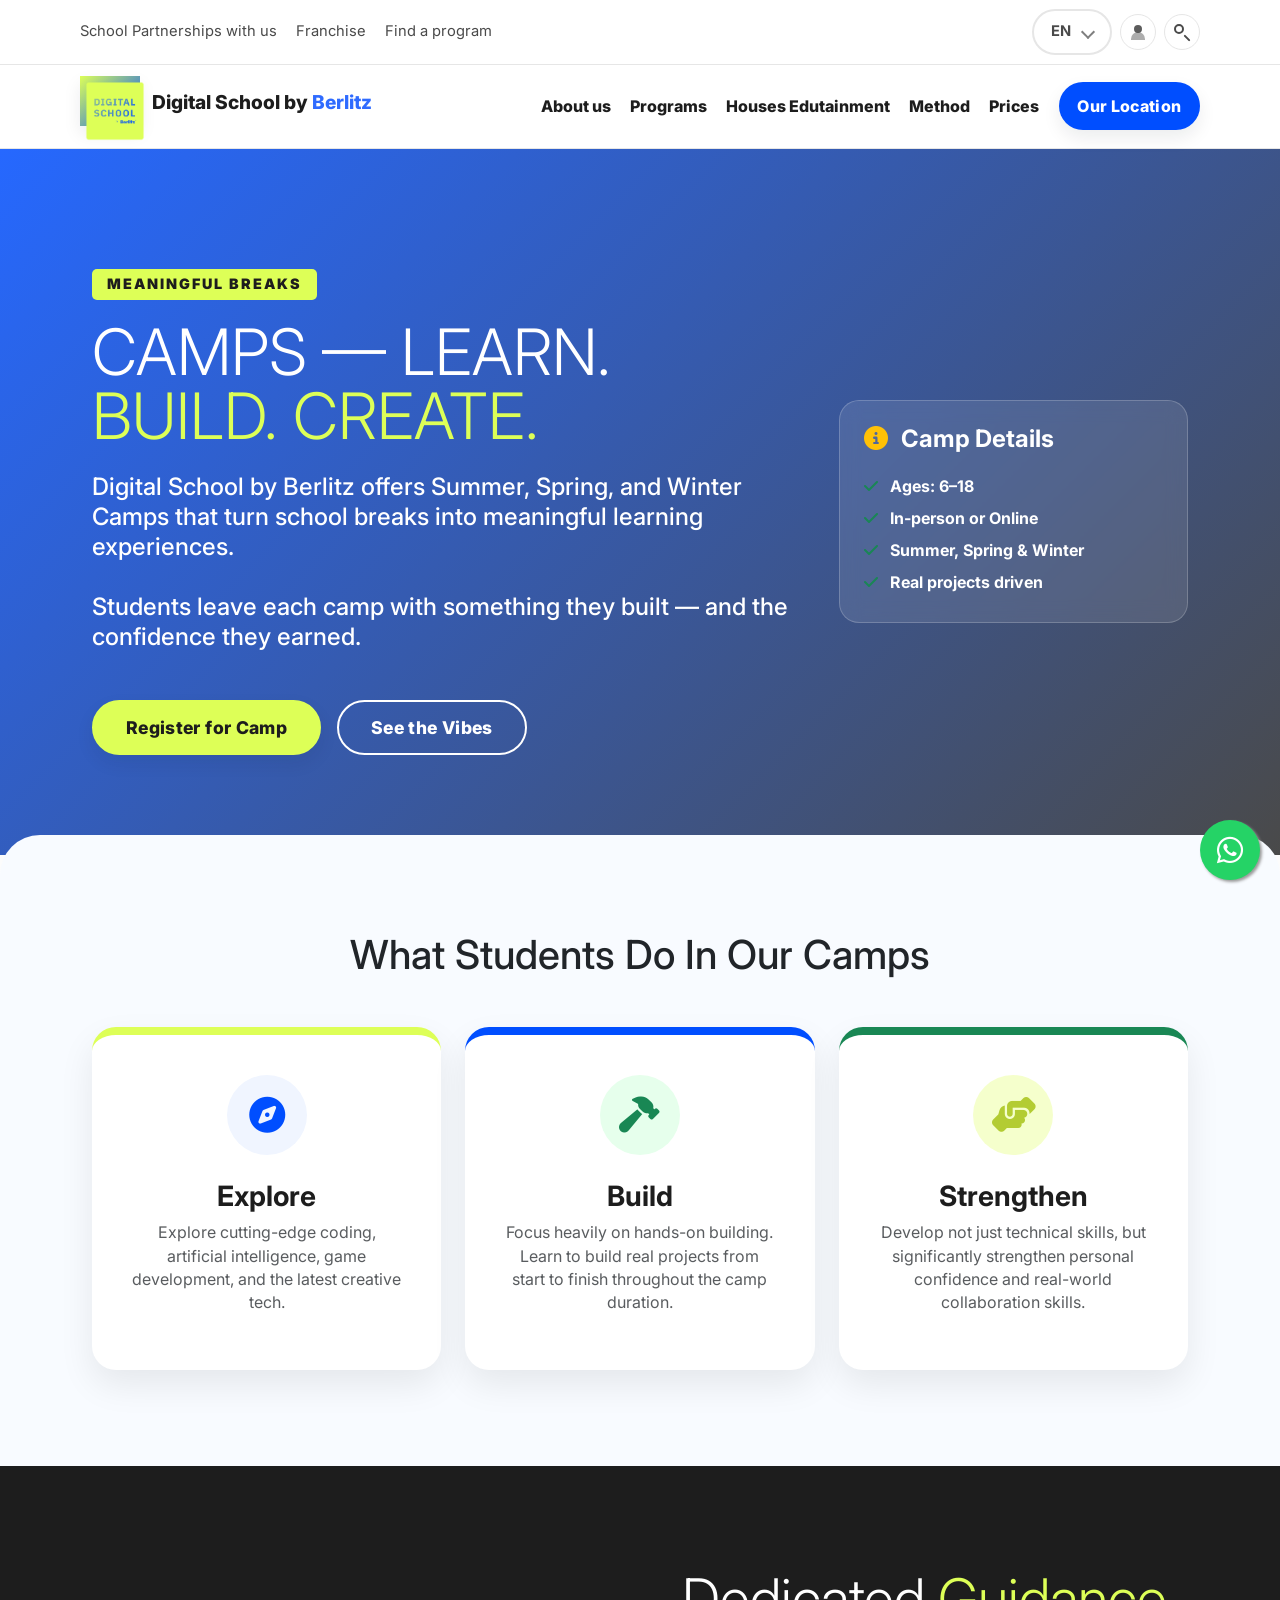
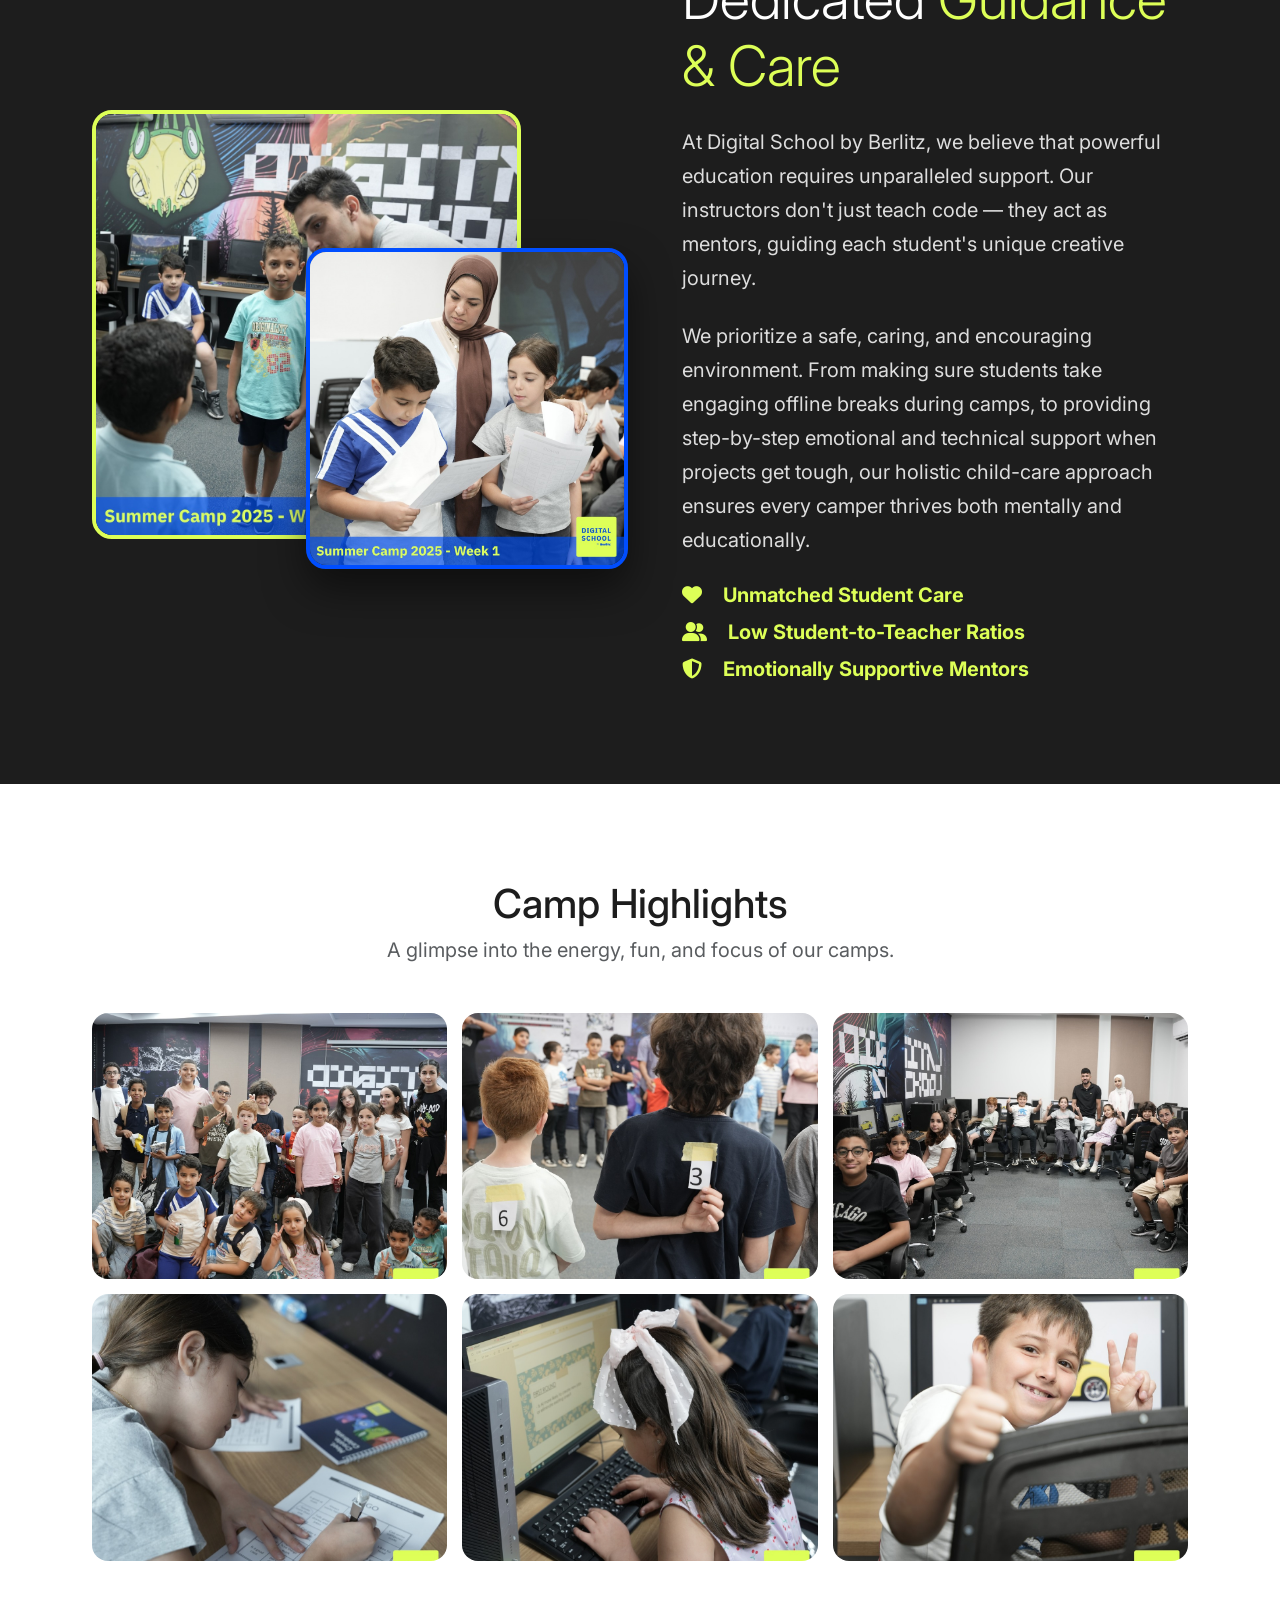
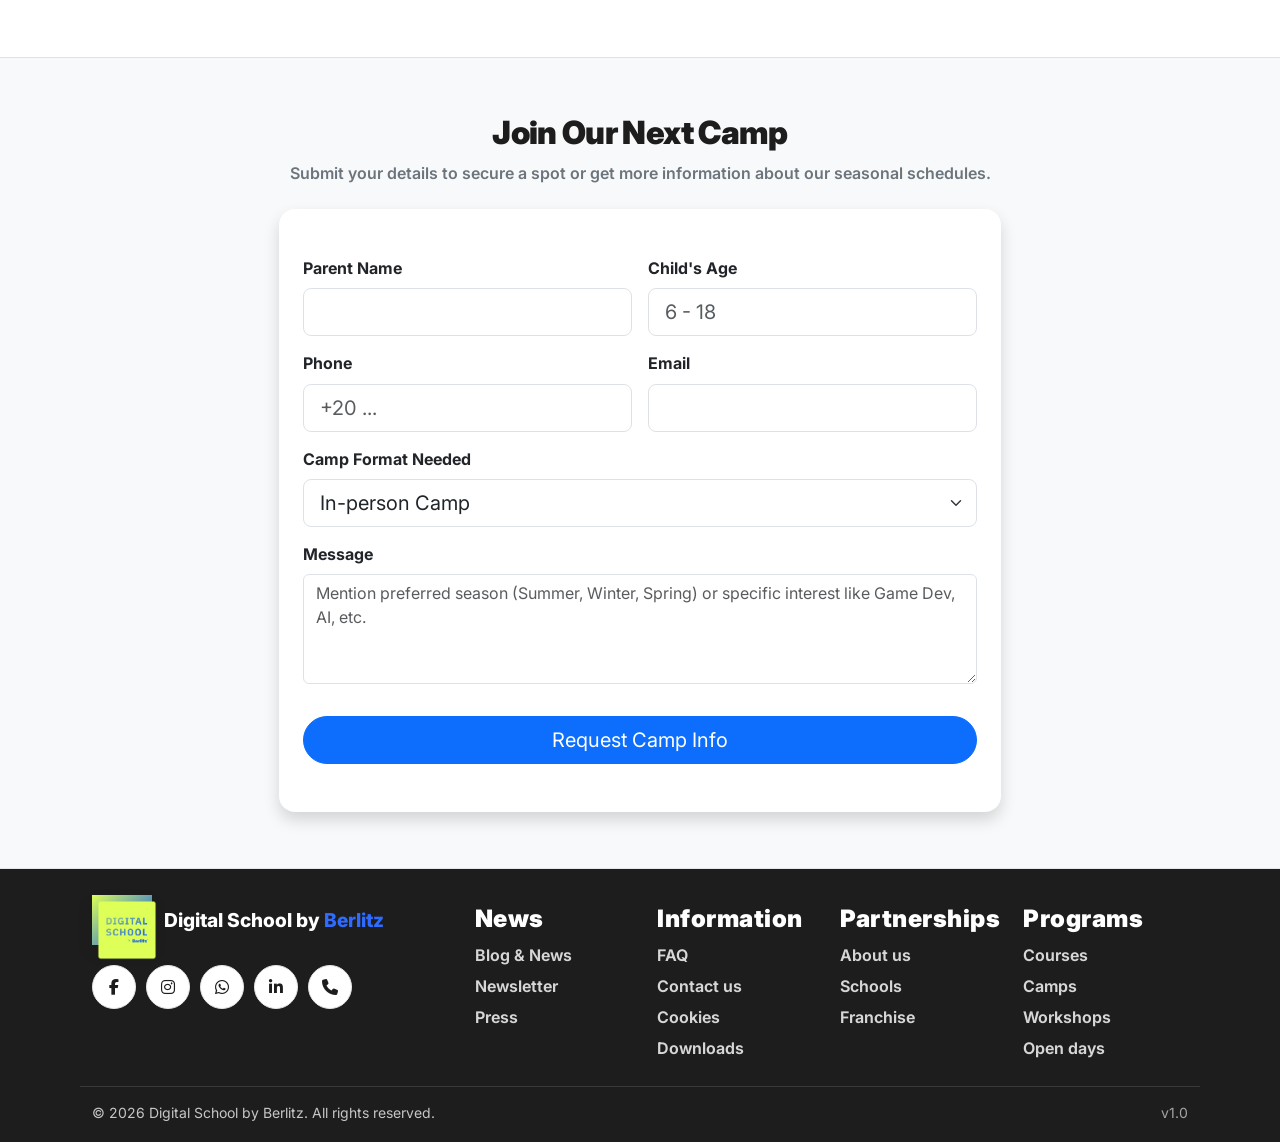
==== camps.html @ 2e12d271 "add camps webpage" ====
<!doctype html>
<html lang="en">

  <head>
    <meta charset="utf-8" />
    <meta name="viewport" content="width=device-width, initial-scale=1" />
    <title>Camps - Digital School by Berlitz</title>
    <meta name="description"
      content="Summer, Spring, and Winter Camps that turn school breaks into meaningful learning experiences." />
    <link rel="shortcut icon"
      href="media/images/Berlitz_DigitalSchool_Franchise_Logo_Yellow_Cutout_RGB.png"
      type="image/x-icon">
    <link rel="preconnect" href="https://fonts.googleapis.com">
    <link rel="preconnect" href="https://fonts.gstatic.com" crossorigin>
    <link
      href="https://fonts.googleapis.com/css2?family=Inter:wght@400;600;700;800;900&display=swap"
      rel="stylesheet">
    <link rel="stylesheet" href="css/bootstrap.min.css">
    <link rel="stylesheet" href="css/all.min.css" />
    <link rel="stylesheet" href="css/styles.css" />
  </head>

  <body>
    <!-- Top utility bar -->
    <div class="topbar">
      <div class="container topbar__inner">
        <div class="topbar__left">
          <a href="partnership.html" class="topbar__link">School Partnerships with us</a>
          <a href="franchise.html" class="topbar__link">Franchise</a>
          <a href="index.html#programs" class="topbar__link">Find a program</a>
        </div>

        <div class="topbar__right">
          <button class="pill pill--ghost" type="button" aria-label="Select language">
            EN <span class="chev" aria-hidden="true"></span>
          </button>
          <a class="topbar__icon" href="#" aria-label="Account">
            <span class="icon icon-user" aria-hidden="true"></span>
          </a>
          <a class="topbar__icon" href="#" aria-label="Search">
            <span class="icon icon-search" aria-hidden="true"></span>
          </a>
        </div>
      </div>
    </div>

    <!-- Main header -->
    <header class="header">
      <div class="container header__inner">
        <a class="brand" href="index.html" aria-label="Digital School by Berlitz Home">
          <span class="brand__mark" aria-hidden="true"> <img src="media/images/Berlitz_DigitalSchool_Franchise_Logo_Yellow_Cutout_RGB.png" alt></span>
          <h1> Digital School by <span class="brand__name--accent">Berlitz</span></h1>
        </a>

        <!-- Mobile nav toggle -->
        <input class="nav-toggle" type="checkbox" id="nav-toggle" />
        <label class="nav-burger" for="nav-toggle" aria-label="Open menu">
          <span></span><span></span><span></span>
        </label>

        <nav class="nav" aria-label="Primary navigation">
          <a class="nav__link" href="index.html#about">About us</a>
          <a class="nav__link" href="index.html#programs">Programs</a>
          <a class="nav__link" href="index.html#houses">Houses Edutainment</a>
          <a class="nav__link" href="index.html#method">Method</a>
          <a class="nav__link" href="index.html#prices">Prices</a>
          <a class="pill pill--primary" target="_blank" href="https://maps.app.goo.gl/1vDeKZDfzDRsUp1y6">Our Location</a>
        </nav>
      </div>
    </header>

    <main>
      <!-- Hero Section -->
      <section class="camps-hero text-center text-lg-start">
        <div class="container position-relative z-1">
          <div class="row align-items-center">
            <div class="col-lg-8">
              <span class="camp-title-badge">Meaningful Breaks</span>
              <h1 class="display-3 fw-black mb-4 lh-1">CAMPS — LEARN. <br><span class="text-camp-accent">BUILD. CREATE.</span></h1>
              <p class="fs-4 mb-4 lh-sm opacity-100 camp-hero-desc">
                Digital School by Berlitz offers Summer, Spring, and Winter Camps that turn school breaks into meaningful learning experiences. <br><br>
                Students leave each camp with something they built — and the confidence they earned.
              </p>
              <div class="d-flex gap-3 flex-wrap mt-5">
                <a href="#contact" class="pill pill--primary camp-btn-primary">Register for Camp</a>
                <a href="#gallery" class="pill pill--outline text-white border-white camp-btn-outline">See the Vibes</a>
              </div>
            </div>
            <div class="col-lg-4 d-none d-lg-block">
              <div class="p-4 camp-details-box">
                 <h4 class="fw-bold mb-3"><i class="fa-solid fa-circle-info me-2 text-warning"></i> Camp Details</h4>
                 <ul class="list-unstyled mb-0 lh-lg fw-bold">
                   <li><i class="fa-solid fa-check text-success me-2"></i> Ages: 6–18</li>
                   <li><i class="fa-solid fa-check text-success me-2"></i> In-person or Online</li>
                   <li><i class="fa-solid fa-check text-success me-2"></i> Summer, Spring & Winter</li>
                   <li><i class="fa-solid fa-check text-success me-2"></i> Real projects driven</li>
                 </ul>
              </div>
            </div>
          </div>
        </div>
      </section>

      <!-- Student Outcomes -->
      <section class="py-5 camp-student-outcomes">
        <div class="container py-5">
          <div class="text-center mb-5">
            <h2 class="fw-black fs-1 text-dark">What Students Do In Our Camps</h2>
          </div>
          <div class="row g-4 justify-content-center">
             <div class="col-md-4">
               <div class="camp-card-feature">
                 <div class="camp-card-icon"><i class="fa-solid fa-compass"></i></div>
                 <h3 class="fw-bold">Explore</h3>
                 <p class="text-muted fs-6">Explore cutting-edge coding, artificial intelligence, game development, and the latest creative tech.</p>
               </div>
             </div>
             <div class="col-md-4">
               <div class="camp-card-feature camp-feature--build">
                 <div class="camp-card-icon camp-icon--build"><i class="fa-solid fa-hammer"></i></div>
                 <h3 class="fw-bold">Build</h3>
                 <p class="text-muted fs-6">Focus heavily on hands-on building. Learn to build real projects from start to finish throughout the camp duration.</p>
               </div>
             </div>
             <div class="col-md-4">
               <div class="camp-card-feature camp-feature--strengthen">
                 <div class="camp-card-icon camp-icon--strengthen"><i class="fa-solid fa-handshake-angle"></i></div>
                 <h3 class="fw-bold">Strengthen</h3>
                 <p class="text-muted fs-6">Develop not just technical skills, but significantly strengthen personal confidence and real-world collaboration skills.</p>
               </div>
             </div>
          </div>
        </div>
      </section>

      <!-- Guidance Section -->
      <section class="guidance-section">
        <div class="container">
          <div class="row align-items-center">
            <div class="col-lg-6">
              <div class="guidance-images">
                <img src="media/images/camps_images/summercamp_guideness.jpg" alt="Student receiving guidance" class="guidance-img-1">
                <img src="media/images/camps_images/summercamp_guideness2.jpg" alt="Teacher caring for student" class="guidance-img-2">
              </div>
            </div>
            <div class="col-lg-6">
              <div class="guidance-content">
                <h2 class="display-4 fw-black mb-4">Dedicated <span class="text-camp-accent">Guidance & Care</span></h2>
                <p class="fs-5 mb-4 guidance-desc">
                  At Digital School by Berlitz, we believe that powerful education requires unparalleled support. Our instructors don't just teach code — they act as mentors, guiding each student's unique creative journey. 
                </p>
                <p class="fs-5 mb-4 guidance-desc">
                  We prioritize a safe, caring, and encouraging environment. From making sure students take engaging offline breaks during camps, to providing step-by-step emotional and technical support when projects get tough, our holistic child-care approach ensures every camper thrives both mentally and educationally.
                </p>
                <ul class="list-unstyled fw-bold fs-5 mb-0 text-camp-accent">
                   <li class="mb-2"><i class="fa-solid fa-heart me-3"></i> Unmatched Student Care</li>
                   <li class="mb-2"><i class="fa-solid fa-user-group me-3"></i> Low Student-to-Teacher Ratios</li>
                   <li><i class="fa-solid fa-shield-halved me-3"></i> Emotionally Supportive Mentors</li>
                </ul>
              </div>
            </div>
          </div>
        </div>
      </section>

      <!-- Gallery Section -->
      <section id="gallery" class="py-5 bg-white">
        <div class="container py-5">
          <div class="text-center mb-5">
            <h2 class="fw-black fs-1">Camp Highlights</h2>
            <p class="text-muted fs-5">A glimpse into the energy, fun, and focus of our camps.</p>
          </div>
          <div class="gallery-grid">
            <div class="gallery-item">
              <img src="media/images/camps_images/summercamp2.jpg" alt="Campers learning together">
            </div>
            <div class="gallery-item">
              <img src="media/images/camps_images/summercamp3.jpg" alt="Student focused on screen">
            </div>
            <div class="gallery-item">
              <img src="media/images/camps_images/summercamp4.jpg" alt="Group project work">
            </div>
            <div class="gallery-item">
              <img src="media/images/camps_images/summercamp5.jpg" alt="Student presentation">
            </div>
            <div class="gallery-item">
              <img src="media/images/camps_images/summercamp6.jpg" alt="Students engaged in activity">
            </div>
            <div class="gallery-item">
              <img src="media/images/camps_images/summercamp7.jpg" alt="Instructor helping student">
            </div>
          </div>
        </div>
      </section>

      <!-- contact form -->
      <section id="contact" class="newsletter py-5 border-top bg-light">
        <div class="container py-2">
          <div class="text-center mb-4">
            <h2 class="fw-black">Join Our Next Camp</h2>
            <p class="text-secondary fw-semibold mb-0">
              Submit your details to secure a spot or get more information about our seasonal schedules.
            </p>
          </div>

          <div class="row justify-content-center">
            <div class="col-lg-8">
              <div class="card border-0 shadow rounded-4">
                <div class="card-body px-md-4 py-md-5">
                  <form action="#" method="post">
                    <div class="row g-3">
                      <div class="col-md-6">
                        <label class="form-label fw-bold" for="fullName">Parent Name</label>
                        <input class="form-control form-control-lg" id="fullName" name="fullName" type="text" required>
                      </div>

                      <div class="col-md-6">
                        <label class="form-label fw-bold" for="childAge">Child's Age</label>
                        <input class="form-control form-control-lg" id="childAge" name="childAge" type="number" min="6" max="18" placeholder="6 - 18" required>
                      </div>

                      <div class="col-md-6">
                        <label class="form-label fw-bold" for="phone">Phone</label>
                        <input class="form-control form-control-lg" id="phone" name="phone" type="tel" placeholder="+20 ..." required>
                      </div>

                      <div class="col-md-6">
                        <label class="form-label fw-bold" for="email">Email</label>
                        <input class="form-control form-control-lg" id="email" name="email" type="email" required>
                      </div>

                      <div class="col-md-12">
                        <label class="form-label fw-bold" for="topic">Camp Format Needed</label>
                        <select class="form-select form-select-lg" id="topic" name="topic" required>
                          <option value disabled>Select format</option>
                          <option selected>In-person Camp</option>
                          <option>Online Live Camp</option>
                          <option>I'm not sure yet</option>
                        </select>
                      </div>

                      <div class="col-12">
                        <label class="form-label fw-bold" for="message">Message</label>
                        <textarea class="form-control" id="message" name="message" rows="4" placeholder="Mention preferred season (Summer, Winter, Spring) or specific interest like Game Dev, AI, etc."></textarea>
                      </div>

                      <div class="col-12">
                        <button class="btn btn-primary btn-lg rounded-pill px-5 fw-black w-100 mt-3" type="submit">
                          Request Camp Info
                        </button>
                      </div>
                    </div>
                  </form>
                </div>
              </div>
            </div>
          </div>
        </div>
      </section>

    </main>

    <!-- Footer -->
    <footer class="footer">
      <div class="container footer__inner">
        <div class="footer__brand">
          <a class="brand" href="index.html" aria-label="Digital School by Berlitz Home">
            <span class="brand__mark" aria-hidden="true"> <img src="media/images/Berlitz_DigitalSchool_Franchise_Logo_Yellow_Cutout_RGB.png" alt></span>
            <h1> Digital School by <span class="brand__name--accent">Berlitz</span></h1>
          </a>
          <div class="hero-contact__social" aria-label="Social links">
            <a class="social-btn" href="https://www.facebook.com/dsbyberlitz" target="_blank" rel="noopener" aria-label="Facebook">
              <i class="fa-brands fa-facebook-f" aria-hidden="true"></i>
            </a>
            <a class="social-btn" href="https://www.instagram.com/dsbyberlitz" target="_blank" rel="noopener" aria-label="Instagram">
              <i class="fa-brands fa-instagram" aria-hidden="true"></i>
            </a>
            <a class="social-btn" href="https://wa.me/#" target="_blank" rel="noopener" aria-label="WhatsApp">
              <i class="fa-brands fa-whatsapp" aria-hidden="true"></i>
            </a>
            <a class="social-btn" href="https://www.linkedin.com/company/digital-school-by-berlitz" target="_blank" rel="noopener" aria-label="LinkedIn">
              <i class="fa-brands fa-linkedin-in" aria-hidden="true"></i>
            </a>
            <a class="social-btn" href="tel:#" target="_blank" rel="noopener" aria-label="phone">
              <i class="fa-solid fa-phone" aria-hidden="true"></i>
            </a>
          </div>
        </div>

        <div class="footer__cols">
          <div class="footer-col">
            <h4>News</h4>
            <a href="#">Blog & News</a>
            <a href="#">Newsletter</a>
            <a href="#">Press</a>
          </div>

          <div class="footer-col">
            <h4>Information</h4>
            <a href="#">FAQ</a>
            <a href="#">Contact us</a>
            <a href="#">Cookies</a>
            <a href="#">Downloads</a>
          </div>

          <div class="footer-col">
            <h4>Partnerships</h4>
            <a href="index.html#about">About us</a>
            <a href="partnership.html">Schools</a>
            <a href="franchise.html">Franchise</a>
          </div>

          <div class="footer-col">
            <h4>Programs</h4>
            <a href="index.html#programs">Courses</a>
            <a href="camps.html">Camps</a>
            <a href="workshops.html">Workshops</a>
            <a href="#">Open days</a>
          </div>
        </div>
      </div>

      <div class="container footer__bottom">
        <small>© <span id="year">2026</span> Digital School by Berlitz. All rights reserved.</small>
        <small class="muted">v1.0</small>
      </div>
    </footer>
    <script src="index.js"></script>
    <a href="https://wa.me/1234567890" class="whatsapp-float" target="_blank" aria-label="WhatsApp">
      <i class="fa-brands fa-whatsapp"></i>
    </a>
  </body>
</html>
---- css/styles.css ----
/* =========================
   Base / Theme
========================= */
:root {

  /* Core */
  --bg: #FCFCFC;
  /* Powder */
  --ink: #1D1D1D;
  /* Charcoal (main text) */
  --muted: #4a4a4a;
  /* slightly lighter charcoal */
  --line: #e6e6e6;

  /* Berlitz brand */
  --primary: #004EFF;
  /* Berlitz Blue */
  --navy: #1D1D1D;
  /* Charcoal (used in your template as “navy”) */

  /* Secondary accents (use Berlitz Yellow + blue shades) */
  --magenta: #DDFF57;
  /* Berlitz Yellow (template uses magenta as a loud accent) */
  --cyan: #2F6BFF;
  /* lighter blue tint */
  --teal: #0037B3;
  /* deeper blue shade */
  --lime: #DDFF57;
  /* Berlitz Yellow */

  --radius: 18px;
  --radius-lg: 26px;

  --shadow: 0 10px 28px rgba(2, 30, 44, .10);
  --shadow-soft: 0 8px 18px rgba(2, 30, 44, .08);

  --container: 1120px;

  --font: "Inter", system-ui, -apple-system, Segoe UI, Roboto, Helvetica, Arial, sans-serif;
}

* {
  box-sizing: border-box;
}

html, body {
  height: 100%;
}

body {
  margin: 0;
  font-family: var(--font);
  color: var(--ink);
  background: var(--bg);
  line-height: 1.45;
}

a {
  color: inherit;
  text-decoration: none;
}

img {
  max-width: 100%;
  display: block;
}

strong {
  font-weight: 800;
}

h1 {
  font-weight: 800;
}

.container {
  width: min(var(--container), calc(100% - 40px));
  margin: 0 auto;
}

.sr-only {
  position: absolute !important;
  width: 1px;
  height: 1px;
  padding: 0;
  margin: -1px;
  overflow: hidden;
  clip: rect(0, 0, 0, 0);
  white-space: nowrap;
  border: 0;
}

/* =========================
   Pills / Buttons
========================= */
.pill {
  display: inline-flex;
  align-items: center;
  gap: .5rem;
  padding: .65rem 1.05rem;
  border-radius: 999px;
  border: 2px solid transparent;
  font-weight: 800;
  letter-spacing: .02em;
  cursor: pointer;
  transition: transform .08s ease, box-shadow .2s ease, background .2s ease, border-color .2s ease;
  user-select: none;
  white-space: nowrap;
}

.pill:active {
  transform: translateY(1px);
}

.pill--primary {
  background: var(--primary);
  color: #fff;
  box-shadow: var(--shadow-soft);
}

.pill--primary:hover {
  box-shadow: var(--shadow);
}

.pill--outline {
  background: #fff;
  border-color: var(--primary);
  color: var(--primary);
}

.pill--outline:hover {
  background: rgba(0, 150, 214, .06);
}

.pill--white {
  background: #fff;
  color: var(--navy);
  border-color: rgba(255, 255, 255, .0);
}

.pill--ghost {
  background: transparent;
  border-color: var(--line);
  color: var(--muted);
  font-weight: 700;
}

.pill--lg {
  padding: .85rem 1.25rem;
}

.arrow {
  font-weight: 900;
}

/* =========================
   Topbar + Header
========================= */
.topbar {
  border-bottom: 1px solid var(--line);
  background: #fff;
}

.topbar__inner {
  display: flex;
  justify-content: space-between;
  align-items: center;
  gap: 1rem;
  padding: .55rem 0;
  font-size: .92rem;
}

.topbar__left {
  display: flex;
  gap: 1.2rem;
  flex-wrap: wrap;
}

.topbar__link {
  color: var(--muted);
}

.topbar__link:hover {
  color: var(--ink);
}

.topbar__right {
  display: flex;
  align-items: center;
  gap: .5rem;
}

.topbar__icon {
  display: inline-flex;
  width: 36px;
  height: 36px;
  border: 1px solid var(--line);
  border-radius: 999px;
  align-items: center;
  justify-content: center;
  color: var(--muted);
}

.header {
  position: sticky;
  top: 0;
  z-index: 10;
  background: #fff;
  border-bottom: 1px solid var(--line);
}

.header__inner {
  display: flex;
  align-items: center;
  justify-content: space-between;
  padding: 1.1rem 0;
  gap: 1rem;
}

.brand {
  display: flex;
  align-items: center;
  gap: .75rem;
  font-weight: 900;
}

.brand__mark {
  width: 60px;
  height: 50px;
  /* border-radius: 8px; */
  background: linear-gradient(135deg, var(--magenta), var(--primary));
  box-shadow: var(--shadow-soft);
  margin-top: -10px;
}

.brand__mark img {
  margin-left: 5px;
  margin-top: 5px;
  width: 60px;
}

h1 {
  font-size: 1.2rem;

}

.brand__name--accent {
  color: var(--cyan);
}

.nav {
  display: flex;
  align-items: center;
  gap: 1.2rem;
}

.nav__link {
  color: var(--navy);
  font-weight: 800;
}

.nav__link:hover {
  opacity: .75;
}

/* Mobile nav (CSS-only) */
.nav-toggle {
  display: none;
}

.nav-burger {
  display: none;
  width: 44px;
  height: 44px;
  border: 1px solid var(--line);
  border-radius: 12px;
  align-items: center;
  justify-content: center;
  flex-direction: column;
  gap: 6px;
  cursor: pointer;
}

.nav-burger span {
  width: 18px;
  height: 2px;
  background: var(--navy);
  display: block;
  border-radius: 2px;
}

/* =========================
   Hero
========================= */
.hero {
  position: relative;
  padding: 70px 0 60px;
  overflow: hidden;
  height: calc(100vh - 145px);
  /* Replace this with your real hero image */
  background:
    url(../media/images/Hero\ section\ -\ Copy.jpeg) no-repeat fixed;
  background-position: center 150px;
  background-size: 100% 100%;
}

@media (max-width:768px) {
  .hero {
    background:
      url(../media/images/Hero\ for\ mobile.jpeg) no-repeat fixed;
    background-size: 100% 100%;
    background-position: center;

  }
}


.hero::after {
  content: "";
  position: absolute;
  inset: 0;
  background:
    linear-gradient(120deg, rgba(196, 0, 107, .08), transparent 55%),
    radial-gradient(600px 350px at 20% 60%, rgba(0, 166, 230, .18), transparent 60%);
  pointer-events: none;

}

.hero__inner {
  position: relative;
  z-index: 1;
}

.hero__content {
  max-width: 680px;
  color: #fff;
  margin-top: 50px;
}

.hero__title {
  margin: 0 0 .65rem;
  font-size: clamp(1.75rem, 3.2vw, 2.5rem);
  color: #fff;
  line-height: 1.25;
  letter-spacing: -.04em;
  font-weight: 900;
}

.hero__subtitle {
  color: #fff;
  margin: 0 0 1.6rem;
  font-size: clamp(1.1rem, 1.9vw, 1.25rem);
  font-weight: 700;
  opacity: .95;
  line-height: 1.3;
}

/* communication links*/
.hero-contact {

  display: flex;
  align-items: center;
  justify-content: space-between;
  gap: 14px;
  background: rgba(255, 255, 255, .98);
  border-radius: 18px;
  padding: 14px 16px;
  width: min(720px, 100%);
  box-shadow: var(--shadow);
  color: var(--ink);
}

.hero-contact__label {
  font-weight: 900;
  color: var(--navy);
  margin-bottom: 4px;
}

.hero-contact__hint {
  color: var(--muted);
  font-weight: 650;
}

.hero-contact__right {
  display: flex;
  align-items: center;
  gap: 50px;
  flex-wrap: wrap;
}

.hero-contact__social {
  display: flex;
  gap: 10px;
  align-items: center;
  margin-top: 20px;
}

.social-btn {
  width: 44px;
  height: 44px;
  display: grid;
  place-items: center;
  border-radius: 999px;
  border: 1px solid var(--line);
  background: #fff;
  color: var(--navy);
}

.social-btn:hover {
  background: var(--lime);
  color: white;

}

@media (max-width: 520px) {
  .hero-contact {
    flex-direction: column;
    align-items: stretch;
  }

  .hero-contact__right {
    justify-content: space-between;
    gap: 10px
  }
}


.hero__badge {
  position: absolute;
  z-index: 1;
  background: rgba(255, 255, 255, .16);
  border: 1px solid rgba(255, 255, 255, .22);
  color: #fff;
  font-weight: 900;
  border-radius: 14px;
  padding: 10px 12px;
  box-shadow: 0 10px 24px rgba(0, 0, 0, .18);

}

.hero__badge--one {
  right: 5%;
  top: 25%;
}

.hero__badge--two {
  right: 6%;
  top: 14%;
  opacity: .9;
}

/* =========================
   Sections / Titles
========================= */
.section {
  padding: 62px 0;
}

.section--tight {
  padding: 44px 0;
}

.section--alt {
  background: #f6f8fb;
}

.lead {
  max-width: 980px;
  margin: 0 auto;
  font-weight: 900;
  color: var(--navy);
  font-size: clamp(1.25rem, 2.2vw, 2rem);
  text-align: center;
  letter-spacing: -.02em;
}

.section-title {
  margin: 46px auto 0;
  text-align: center;
  max-width: 980px;
  font-size: clamp(1.4rem, 2.4vw, 2.2rem);
  font-weight: 900;
  color: var(--navy);
  letter-spacing: -.03em;
}

.center-title {
  text-align: center;
  margin: 0 0 .5rem;
  font-size: clamp(1.55rem, 2.8vw, 2.4rem);
  font-weight: 900;
  letter-spacing: -.03em;
  color: var(--navy);
}

.center-subtitle {
  text-align: center;
  margin: 0 auto 28px;
  max-width: 860px;
  color: var(--muted);
  font-weight: 600;
}

/* =========================
   CTA Cards (4)
========================= */
.cta-grid {
  display: grid;
  grid-template-columns: repeat(4, 1fr);
  gap: 18px;
  margin-top: 18px;
}

.cta-card {
  position: relative;
  border-radius: var(--radius-lg);
  padding: 22px 22px 18px;
  min-height: 210px;
  overflow: hidden;
  color: #fff;
  box-shadow: var(--shadow);
  display: flex;
  flex-direction: column;
  justify-content: space-between;
}

.cta-card h3 {
  font-weight: 900;
}

.cta-card p {
  font-weight: 600;
}

.cta-card__art {
  position: absolute;
  inset: 0;
  opacity: .9;
  pointer-events: none;
}



.cta-card--blue {
  background: #007bb2;
}

.cta-card--magenta {
  background: var(--magenta);
}

.cta-card--cyan {
  background: #018fd0;
}

.cta-card--teal {
  background: var(--teal);
}

.art {
  position: absolute;
  right: -10px;
  bottom: -10px;
  width: 180px;
  height: 150px;
  border-radius: 22px;
  transform: rotate(-8deg);
  background: rgba(255, 255, 255, .16);
  border: 1px solid rgba(255, 255, 255, .18);
}

.art--laptop {
  width: 220px;
  height: 140px;
  background:
    linear-gradient(180deg, rgba(255, 255, 255, .26), rgba(255, 255, 255, .08));
}

.art--spark {
  width: 200px;
  height: 160px;
  border-radius: 999px;
  background: radial-gradient(circle at 30% 30%, rgba(255, 255, 255, .30), rgba(255, 255, 255, .08));
}

.art--map {
  width: 240px;
  height: 160px;
  background:
    radial-gradient(circle at 20% 30%, rgba(255, 255, 255, .22), transparent 55%),
    radial-gradient(circle at 70% 70%, rgba(255, 255, 255, .18), transparent 55%);
}

.art--money {
  width: 240px;
  height: 160px;
  background:
    linear-gradient(135deg, rgba(255, 255, 255, .26), rgba(255, 255, 255, .06));
}

/* =========================
   Video Background Section
========================= */
.video-hero {
  position: relative;
  overflow: hidden;
}

.video-hero__bg {
  position: absolute;
  inset: 0;
  z-index: 0;
}

.video-hero__video {
  position: absolute;
  inset: 0;
  width: 100%;
  height: 100%;
  object-fit: cover;
}

.video-hero__overlay {
  position: absolute;
  inset: 0;
  background: rgba(0, 0, 0, 0.5);
  /* half opacity black */
}

/* content above video */
.video-hero__content {
  position: relative;
  z-index: 1;
}

.video-hero__title,
.video-hero__subtitle,
.video-hero__text,
.video-hero__list {
  color: #fff;
}

.video-hero__text {
  font-weight: 650;
  max-width: 70ch;
  opacity: .95;
}

.video-hero__list {
  list-style: none;
  padding-left: 0;
  margin: 14px 0 18px;
  display: grid;
  gap: 10px;
  font-weight: 800;
}

.video-hero__dot {
  display: inline-block;
  margin-right: .6rem;
}

.video-hero__actions {
  display: flex;
  gap: 10px;
  flex-wrap: wrap;
}


/* =========================
   Stats
========================= */
.stats {
  padding: 34px 0 64px;
  background: #fff;
  position: relative;
  overflow: hidden;
}

.stats__inner {
  display: grid;
  grid-template-columns: repeat(4, 1fr);
  gap: 22px;
  align-items: end;
}

.stat__label {
  font-weight: 800;
  color: var(--magenta);
  margin-bottom: 6px;
}

.stat__value {
  font-size: clamp(1.5rem, 4.6vw, 4.2rem);
  font-weight: 600;
  letter-spacing: -.04em;
  color: var(--navy);
}

.stats__wave {
  position: absolute;
  left: 0;
  right: 0;
  bottom: 10px;
  height: 90px;
}

.stats__wave path {
  fill: none;
  stroke-width: 2.5;
  opacity: .9;
}

.stats__wave path:nth-child(1) {
  stroke: var(--lime);
}

.stats__wave path:nth-child(2) {
  stroke: var(--cyan);
  opacity: .85;
}

.stats__wave path:nth-child(3) {
  stroke: var(--magenta);
  opacity: .85;
}

/* =========================
   Split Sections
========================= */
.split {
  display: grid;
  grid-template-columns: 1.05fr .95fr;
  gap: 34px;
  align-items: center;
}

.split--reverse {
  grid-template-columns: .95fr 1.05fr;
}

.split--gap {
  margin-top: 46px;
}

.split__text h2 {
  margin: 0 0 .65rem;
  font-size: clamp(1.45rem, 2.6vw, 2.15rem);
  font-weight: 900;
  letter-spacing: -.03em;
  color: var(--navy);
}

.split__text p {
  margin: 0 0 1.2rem;
  color: var(--muted);
  font-weight: 600;
  max-width: 56ch;
}

.btn-row {
  display: flex;
  gap: 10px;
  flex-wrap: wrap;
}

.shape-stack {
  position: relative;
  min-height: 320px;
  display: grid;
  place-items: center;
}

.shape {
  position: absolute;
  border-radius: 26px;
  width: 92%;
  height: 78%;
  transform: rotate(-2deg);
  box-shadow: var(--shadow-soft);
}

.shape--a {
  background: var(--primary);
  left: 2%;
  bottom: 2%;
  transform: rotate(-6deg);
}

.shape--b {
  background: var(--magenta);
  right: 2%;
  bottom: 5%;
  transform: rotate(4deg);
}

.shape--c {
  background: var(--lime);
  right: 8%;
  top: 6%;
  transform: rotate(10deg);
  width: 70%;
  height: 52%;
}

.media-card {
  position: relative;
  width: 92%;
  border-radius: 22px;
  overflow: hidden;
  box-shadow: var(--shadow);
  background: #fff;
}

.media-card--wide {
  width: 100%;
}

.media-card__mock {
  height: 280px;
  position: relative;
  overflow: hidden;
}

.media-card__mock img,
.media-card__mock--globe img,
.media-card__mock--chip img {
  width: 100%;
  height: 100%;
  object-fit: cover;
  display: block;
}

.media-card__mock--globe {
  height: 260px;
}

.media-card__mock--chip {
  height: 260px;
}

/* tiny mock elements */
.mock__tag {
  position: absolute;
  top: 18px;
  left: 18px;
  background: rgba(0, 150, 214, .14);
  color: var(--navy);
  border: 1px solid rgba(0, 150, 214, .25);
  font-weight: 900;
  padding: 8px 10px;
  border-radius: 14px;
}

.mock__screen {
  position: absolute;
  bottom: 16px;
  left: 18px;
  width: 58%;
  height: 40%;
  border-radius: 16px;
  background: rgba(5, 42, 58, .10);
  border: 1px solid rgba(5, 42, 58, .08);
}

.mock__person {
  position: absolute;
  bottom: 14px;
  right: 18px;
  width: 26%;
  height: 62%;
  border-radius: 999px 999px 18px 18px;
  background: rgba(255, 255, 255, .55);
  border: 1px solid rgba(255, 255, 255, .55);
}

/* =========================
   Programs grid
========================= */
.program-grid {
  display: grid;
  grid-template-columns: repeat(4, 1fr);
  gap: 18px;
  margin-top: 18px;
}

.program-card {
  background: #fff;
  border: 1px solid var(--line);
  border-radius: 18px;
  overflow: hidden;
  box-shadow: var(--shadow-soft);
  padding-bottom: 18px;
  display: flex;
  flex-direction: column;
  justify-content: space-between;
}

.program-card__img {
  height: 140px;
  border-bottom: 1px solid var(--line);
  overflow: hidden;
}

.program-card__img img {
  width: 100%;
  height: 100%;
  object-fit: cover;
  display: block;
}


.program-card h3 {
  margin: 14px 16px 6px;
  font-weight: 900;
  color: var(--navy);
}

.program-card p {
  margin: 0 16px 14px;
  color: var(--muted);
  font-weight: 600;
  min-height: 54px;
}

.program-card .pill {
  margin: 0 16px;
}

.center-actions {
  display: flex;
  justify-content: center;
  margin-top: 22px;
}

/* =========================
   Testimonials
========================= */
.testimonial-carousel {
  overflow: hidden;
}

.testimonial-track {
  display: flex;
  gap: 18px;
  transition: transform 0.45s ease;
}

/* each testimonial becomes a slide */
.testimonial {
  min-width: calc(100% / 3 - 12px);
}


.testimonial {
  border-radius: 24px;
  padding: 18px 18px 16px;
  box-shadow: var(--shadow-soft);
  border: 1px solid rgba(2, 30, 44, .06);
}

.testimonial--sky {
  background: #eaf7ff;
}

.testimonial--pink {
  background: #f8eaf3;
}

.testimonial--lime {
  background: #f2f7d8;
}

.testimonial__top {
  display: flex;
  gap: 12px;
  align-items: flex-start;
  margin-bottom: 10px;
}

.quote {
  font-size: 44px;
  line-height: 1;
  font-weight: 900;
  color: rgba(5, 42, 58, .35);
}

.testimonial__name {
  font-weight: 900;
  color: var(--navy);
}

.testimonial__meta {
  color: var(--muted);
  font-weight: 700;
  font-size: .95rem;
}

.stars {
  color: var(--primary);
  letter-spacing: 2px;
  margin-top: 6px;
  font-weight: 900;
}

.testimonial p {
  margin: 10px 0 0;
  color: var(--navy);
  font-weight: 650;
}

.dots {
  display: flex;
  gap: 10px;
  justify-content: center;
  margin-top: 18px;
}

.dots span {
  width: 10px;
  height: 10px;
  border-radius: 999px;
  border: 1px solid rgba(5, 42, 58, .25);
  opacity: .6;
}

.dots .is-active {
  background: var(--primary);
  border-color: var(--primary);
  opacity: 1;
}

@media (max-width: 768px) {
  .testimonial {
    min-width: 100%;
  }
}


/* =========================
   Boost cards
========================= */
.boost-grid {
  display: grid;
  grid-template-columns: repeat(2, 1fr);
  gap: 18px;
  margin-top: 22px;
}

.boost {
  background: #fff;
  border: 1px solid var(--line);
  border-radius: 18px;
  overflow: hidden;
  box-shadow: var(--shadow-soft);
}

.boost__img {
  height: 190px;
  border-bottom: 1px solid var(--line);
  overflow: hidden;
}

.boost__img img {
  width: 100%;
  height: 100%;
  object-fit: cover;
  display: block;
}

.boost__body {
  padding: 16px 16px 18px;
}

.boost__body h3 {
  margin: 0 0 8px;
  font-weight: 900;
  color: var(--navy);
}

.boost__body p {
  margin: 0 0 14px;
  color: var(--muted);
  font-weight: 600;
}

/* =========================
   News
========================= */
.news-grid {
  display: grid;
  grid-template-columns: 1.2fr .8fr;
  gap: 18px;
  margin-top: 18px;
}

.news-main {
  background: #fff;
  border: 1px solid var(--line);
  border-radius: 18px;
  overflow: hidden;
  box-shadow: var(--shadow-soft);
  padding-bottom: 16px;
}

.news-main__img {
  height: 240px;
  border-bottom: 1px solid var(--line);
  overflow: hidden;
}

.news-main__img img {
  width: 100%;
  height: 100%;
  object-fit: cover;
  display: block;
}

.news-main__tag {
  margin: 14px 16px 6px;
  color: var(--magenta);
  font-weight: 900;
  font-size: .9rem;
}

.news-main h3 {
  margin: 0 16px 8px;
  font-weight: 900;
  color: var(--navy);
  letter-spacing: -.02em;
}

.news-date {
  margin: 0 16px 10px;
  color: rgba(5, 42, 58, .55);
  font-weight: 700;
}

.news-main p {
  margin: 0 16px 14px;
  color: var(--muted);
  font-weight: 600;
}

.news-main .pill {
  margin-left: 16px;
}

.news-side {
  display: flex;
  flex-direction: column;
  gap: 18px;
}

.news-mini {
  background: #fff;
  border: 1px solid var(--line);
  border-radius: 18px;
  padding: 14px 14px 16px;
  box-shadow: var(--shadow-soft);
}

.news-mini__tag {
  color: var(--magenta);
  font-weight: 900;
  font-size: .9rem;
  margin-bottom: 6px;
}

.news-mini h4 {
  margin: 0 0 8px;
  font-weight: 900;
  color: var(--navy);
  letter-spacing: -.02em;
}

.news-mini p {
  margin: 0 0 12px;
  color: var(--muted);
  font-weight: 600;
}

/* =========================
   Levels
========================= */
.levels {
  display: grid;
  grid-template-columns: repeat(3, 1fr);
  gap: 18px;
  margin-top: 22px;
}

.level {
  text-align: center;
  padding: 18px 16px 16px;
  border: 1px solid var(--line);
  border-radius: 18px;
  background: #fff;
  box-shadow: var(--shadow-soft);
}

.level__icon {
  width: 70px;
  height: 52px;
  margin: 0 auto 12px;
  border-radius: 16px;
  background: rgba(0, 150, 214, .10);
  border: 1px solid rgba(0, 150, 214, .18);
  display: grid;
  place-items: center;
}

.level h3 {
  margin: 0 0 8px;
  font-weight: 900;
  color: var(--navy);
}

.level p {
  margin: 0;
  color: var(--muted);
  font-weight: 600;
}

/* =========================
   Newsletter
========================= */
.newsletter {
  background: #f3f5f7;
  border-top: 1px solid var(--line);
  border-bottom: 1px solid var(--line);
  padding: 46px 0;
}

.newsletter__inner {
  display: grid;
  grid-template-columns: 1.15fr .85fr;
  gap: 26px;
  align-items: start;
}

.newsletter h2 {
  margin: 0 0 10px;
  font-weight: 900;
  letter-spacing: -.02em;
  color: var(--navy);
}

.newsletter p {
  margin: 0 0 14px;
  color: var(--muted);
  font-weight: 600;
}

.newsletter__form {
  display: flex;
  gap: 10px;
  flex-wrap: wrap;
}

.newsletter__form input {
  flex: 1;
  min-width: 220px;
  height: 46px;
  border-radius: 999px;
  border: 1px solid var(--line);
  padding: 0 14px;
  outline: none;
  font-weight: 650;
}

.newsletter__form input:focus {
  border-color: rgba(0, 150, 214, .6);
  box-shadow: 0 0 0 4px rgba(0, 150, 214, .12);
}

.newsletter__social h3 {
  margin: 0 0 10px;
  font-weight: 900;
  color: var(--navy);
}

.social {
  display: flex;
  gap: 10px;
  flex-wrap: wrap;
}

.social a {
  width: 42px;
  height: 42px;
  border-radius: 999px;
  border: 1px solid var(--line);
  display: grid;
  place-items: center;
  background: #fff;
  color: var(--navy);
}

/* =========================
   Footer
========================= */
.footer {
  background: var(--navy);
  color: #fff;
  padding: 36px 0 18px;
}

.footer__inner {
  display: grid;
  grid-template-columns: 1fr 2fr;
  gap: 26px;
  align-items: start;
}

.brand--footer .brand__name--accent {
  color: #fff;
  opacity: .9;
}

.footer__cols {
  display: grid;
  grid-template-columns: repeat(4, 1fr);
  gap: 18px;
}

.footer-col h4 {
  margin: 0 0 10px;
  font-weight: 900;
  letter-spacing: .02em;
}

.footer-col a {
  display: block;
  color: rgba(255, 255, 255, .82);
  margin: 8px 0;
  font-weight: 650;
}

.footer-col a:hover {
  color: #fff;
}

.social--footer a {
  background: rgba(255, 255, 255, .06);
  border-color: rgba(255, 255, 255, .12);
  color: #fff;
}

.footer__bottom {
  display: flex;
  justify-content: space-between;
  gap: 12px;
  padding-top: 16px;
  margin-top: 18px;
  border-top: 1px solid rgba(255, 255, 255, .12);
  color: rgba(255, 255, 255, .75);
}

.muted {
  opacity: .8;
}

.icon {
  display: inline-block;
  width: 18px;
  height: 18px;
  position: relative;
}

.icon-search::before {
  content: "";
  position: absolute;
  width: 10px;
  height: 10px;
  border: 2px solid currentColor;
  border-radius: 999px;
  left: 1px;
  top: 1px;
}

.icon-search::after {
  content: "";
  position: absolute;
  width: 8px;
  height: 2px;
  background: currentColor;
  right: 0;
  bottom: 2px;
  transform: rotate(45deg);
  border-radius: 2px;
}

/* user */
.icon-user::before {
  content: "";
  position: absolute;
  width: 8px;
  height: 8px;
  border-radius: 999px;
  background: currentColor;
  left: 5px;
  top: 2px;
  opacity: .9;
}

.icon-user::after {
  content: "";
  position: absolute;
  width: 14px;
  height: 8px;
  border-radius: 999px 999px 6px 6px;
  background: currentColor;
  left: 2px;
  bottom: 1px;
  opacity: .45;
}

/* target */
.icon-target::before {
  content: "";
  position: absolute;
  inset: 2px;
  border: 2px solid var(--primary);
  border-radius: 999px;
}

.icon-target::after {
  content: "";
  position: absolute;
  left: 8px;
  top: 8px;
  width: 4px;
  height: 4px;
  background: var(--primary);
  border-radius: 999px;
}

/* blocks/mix/code placeholders */
.icon-blocks::before,
.icon-mix::before,
.icon-code::before {
  content: "";
  position: absolute;
  inset: 4px;
  border-radius: 6px;
  border: 2px solid rgba(5, 42, 58, .65);
}

.icon-mix::after {
  content: "";
  position: absolute;
  left: 4px;
  top: 8px;
  width: 10px;
  height: 2px;
  background: rgba(5, 42, 58, .65);
}

.icon-code::after {
  content: "</>";
  position: absolute;
  left: 2px;
  top: -1px;
  font-weight: 900;
  font-size: 12px;
  opacity: .7;
}

.chev {
  width: 10px;
  height: 10px;
  border-right: 2px solid currentColor;
  border-bottom: 2px solid currentColor;
  transform: rotate(45deg);
  display: inline-block;
  margin-left: 4px;
  opacity: .7;
}

.icon-twitter::after {
  content: "𝕏";
  font-weight: 900;
}

.icon-tiktok::after {
  content: "♪";
  font-weight: 900;
}

.icon-facebook::after {
  content: "f";
  font-weight: 900;
}

.icon-instagram::after {
  content: "⌁";
  font-weight: 900;
}

.icon-linkedin::after {
  content: "in";
  font-weight: 900;
  font-size: 12px;
}

.icon-youtube::after {
  content: "▶";
  font-weight: 900;
}

.icon-whatsapp::after {
  content: "✆";
  font-weight: 900;
}

/* =========================
    Responsive
========================= */
@media (max-width: 1050px) {
  .cta-grid {
    grid-template-columns: repeat(2, 1fr);
  }

  .program-grid {
    grid-template-columns: repeat(2, 1fr);
  }

  .stats__inner {
    grid-template-columns: repeat(2, 1fr);
  }

  .testimonial-grid {
    grid-template-columns: 1fr;
  }

  .boost-grid {
    grid-template-columns: 1fr;
  }

  .news-grid {
    grid-template-columns: 1fr;
  }

  .levels {
    grid-template-columns: 1fr;
  }

  .footer__inner {
    grid-template-columns: 1fr;
  }

  .footer__cols {
    grid-template-columns: repeat(2, 1fr);
  }
}

@media (max-width: 992px) {
  .topbar__left {
    display: none;
  }

  .nav-burger {
    display: flex;
  }

  .nav {
    position: absolute;
    right: 20px;
    top: 74px;
    background: #fff;
    border: 1px solid var(--line);
    box-shadow: var(--shadow);
    border-radius: 18px;
    padding: 12px;
    display: none;
    flex-direction: column;
    align-items: stretch;
    min-width: 220px;
  }

  .nav__link {
    padding: 10px 12px;
    border-radius: 12px;
  }

  .nav__link:hover {
    background: rgba(0, 150, 214, .06);
    opacity: 1;
  }

  .nav-toggle:checked~.nav {
    display: flex;
  }

  .split {
    grid-template-columns: 1fr;
  }

  .split--reverse {
    grid-template-columns: 1fr;
  }

  .shape-stack {
    min-height: 300px;
  }

  .newsletter__inner {
    grid-template-columns: 1fr;
  }
}

@media (max-width: 520px) {
  .hero {
    padding: 52px 0 46px;
  }

  .hero-search {
    flex-direction: column;
    align-items: stretch;
  }

  .hero-search__btn {
    width: 100%;
    justify-content: center;
  }
}

@media (max-width:768px) {
  .header__inner {
    padding: 1.5rem 0;
  }

  .hero {
    background-size: cover;
    background-attachment: scroll;
    /* background-position: center right; */
    display: flex;
    align-items: center;
  }

  .hero__title {
    line-height: 1.5;
  }

  #contactBtn {
    padding: 10px 40px;
  }

  .stat__value {
    font-weight: 900;
  }
}

@media (max-width: 650px) {

  .cta-grid,
  .program-grid,
  .stats__inner,
  .boost-grid,
  .news-grid,
  .footer__cols {
    grid-template-columns: 1fr;
  }

  .testimonial-grid {
    grid-template-columns: 1fr;
  }

  .levels {
    grid-template-columns: 1fr;
  }

  .hero {
    background-attachment: scroll;
  }
}

.whatsapp-float {
  position: fixed;
  width: 60px;
  height: 60px;
  bottom: 20px;
  right: 20px;
  background-color: #25d366;
  color: #fff;
  border-radius: 50%;
  text-align: center;
  font-size: 30px;
  box-shadow: 2px 2px 3px #999;
  z-index: 100;
  display: grid;
  place-items: center;
  transition: transform 0.3s;
}

.whatsapp-float:hover {
  transform: scale(1.1);
  color: #fff;
}

/* =========================
   Pricing Layout
========================= */
.pricing-card {
  border-radius: var(--radius-lg);
  padding: 38px 30px;
  min-height: 100%;
  color: var(--navy);
  background: #fff;
  box-shadow: var(--shadow-soft);
  position: relative;
  overflow: hidden;
  transition: transform .2s ease, box-shadow .2s ease;
  display: flex;
  flex-direction: column;
}

.pricing-card:hover {
  transform: translateY(-4px);
  box-shadow: var(--shadow);
}

.pricing-card--teal {
  border-top: 6px solid var(--teal);
}

.pricing-card--cyan {
  border-top: 6px solid var(--cyan);
}

.pricing-card__title {
  font-weight: 900;
  font-size: 2rem;
  text-align: center;
  margin-bottom: 0.5rem;
}

.pricing-card__desc {
  text-align: center;
  color: var(--muted);
  font-weight: 600;
  margin-bottom: 2rem;
  font-size: 0.95rem;
}

.pricing-card__periods {
  margin-bottom: 1.5rem;
}

.pricing-period {
  display: flex;
  justify-content: space-between;
  align-items: center;
  padding-bottom: 1rem;
  margin-bottom: 1rem;
  border-bottom: 1px solid var(--line);
}

.period-name {
  font-weight: 700;
  color: var(--muted);
  font-size: 1.05rem;
}

.period-price {
  font-weight: 900;
  font-size: 1.35rem;
  color: var(--navy);
}

.pricing-divider {
  border: 0;
  border-top: 1px solid var(--line);
  margin: 1.5rem 0;
}

.pricing-features {
  list-style: none;
  padding: 0;
  margin: 0;
  flex-grow: 1;
}

.pricing-features li {
  display: flex;
  align-items: flex-start;
  gap: 12px;
  margin-bottom: 1rem;
  font-weight: 600;
  color: var(--navy);
  font-size: 0.95rem;
}

.pricing-features li i {
  color: var(--primary);
  margin-top: 3px;
}

/* =========================
   Why Digital School Section
========================= */
.why-section {
  position: relative;
  overflow: hidden;
  padding: 80px 0;
  background: var(--bg);
}

.why-section__title {
  font-size: clamp(2.5rem, 3vw, 3.5rem);
  font-weight: 800;
  letter-spacing: -0.03em;
  color: var(--navy);
  margin-bottom: 24px;
}

.why-glass-card {
  background: #fff;
  border: 1px solid var(--line);
  border-radius: var(--radius-lg);
  padding: 30px 40px;
  box-shadow: var(--shadow-soft);
  position: relative;
}

.why-glass-card::before {
  content: "";
  position: absolute;
  top: -10px;
  left: -10px;
  width: 60px;
  height: 60px;
  background: var(--magenta);
  border-radius: 16px;
  z-index: -1;
  transform: rotate(-10deg);
}

.why-glass-card p {
  line-height: 1.6;
  font-weight: 800;
  color: var(--muted);
}

.why-glass-card .highlight {
  color: var(--primary);
  font-weight: 900;
}

.why-feature-card {
  display: flex;
  align-items: center;
  background: #fff;
  border: 1px solid var(--line);
  border-radius: var(--radius);
  padding: 18px 20px;
  height: 100%;
  box-shadow: var(--shadow-soft);
  transition: transform 0.2s ease, box-shadow 0.2s ease, border-color 0.2s ease;
  position: relative;
  overflow: hidden;
}

.why-feature-card:hover {
  transform: translateY(-3px);
  box-shadow: var(--shadow);
  border-color: var(--primary);
}

.why-feature-card::after {
  content: "";
  position: absolute;
  bottom: 0;
  left: 0;
  height: 4px;
  width: 0;
  background: var(--lime);
  transition: width 0.3s ease;
}

.why-feature-card:hover::after {
  width: 100%;
}

.why-feature-icon {
  font-size: 2rem;
  color: var(--primary);
  margin-right: 18px;
  flex-shrink: 0;
  width: 48px;
  height: 48px;
  background: rgba(0, 78, 255, 0.08);
  /* Soft primary tint */
  border-radius: 12px;
  display: grid;
  place-items: center;
}

.why-feature-text {
  font-weight: 800;
  color: var(--navy);
  line-height: 1.2;
}

/* Abstract tech decor elements */
.why-decor-dots {
  position: absolute;
  right: -20px;
  top: 40px;
  width: 120px;
  height: 120px;
  background-image: radial-gradient(var(--line) 2px, transparent 2px);
  background-size: 16px 16px;
  opacity: 0.6;
  z-index: 1;
}

.why-decor-circle {
  position: absolute;
  left: -50px;
  bottom: 20px;
  width: 200px;
  height: 200px;
  border: 2px dashed rgba(0, 150, 214, 0.2);
  border-radius: 50%;
  z-index: 1;
  animation: rotateSlow 40s linear infinite;
}

@keyframes rotateSlow {
  from {
    transform: rotate(0deg);
  }

  to {
    transform: rotate(360deg);
  }
}

/* Smooth navigation basic style */
body {
  animation: fadeIn 0.8s ease-in-out;
}

@keyframes fadeIn {
  from {
    opacity: 0;
  }

  to {
    opacity: 1;
  }
}

.partnership-hero {
  background: linear-gradient(135deg, #032ca6 0%, #1e5dd9 100%);
  color: white;
  padding: 120px 0 160px;
  position: relative;
  overflow: hidden;
}

.partnership-hero::after {
  content: '';
  position: absolute;
  bottom: 0;
  left: 0;
  width: 100%;
  height: 80px;
  background: #ffffff;
  clip-path: polygon(0 100%, 100% 0, 100% 100%);
}

.partnership-hero__shape-1 {
  position: absolute;
  top: -10%;
  left: -5%;
  width: 400px;
  height: 400px;
  background: radial-gradient(circle, rgba(221, 255, 87, 0.2) 0%, rgba(221, 255, 87, 0) 70%);
  border-radius: 50%;
  animation: float 6s ease-in-out infinite;
}

.partnership-hero__shape-2 {
  position: absolute;
  bottom: 0;
  right: 5%;
  width: 500px;
  height: 500px;
  background: radial-gradient(circle, rgba(47, 107, 255, 0.4) 0%, rgba(47, 107, 255, 0) 70%);
  border-radius: 50%;
  animation: float 8s ease-in-out infinite reverse;
}

@keyframes float {
  0% {
    transform: translateY(0px);
  }

  50% {
    transform: translateY(-20px);
  }

  100% {
    transform: translateY(0px);
  }
}

@keyframes fadeInUp {
  from {
    opacity: 0;
    transform: translateY(30px);
  }

  to {
    opacity: 1;
    transform: translateY(0);
  }
}

.partnership-hero__visual {
  position: relative;
  z-index: 2;
}

.partnership-hero__img-wrapper {
  border: 8px solid rgba(255, 255, 255, 0.1);
  border-radius: 1.5rem;
  transform: rotate(2deg);
  transition: transform 0.5s ease;
}

.partnership-hero__img-wrapper:hover {
  transform: rotate(0deg) scale(1.02);
}

.partnership-hero__img-wrapper img {
  border-radius: 1rem;
  width: 100%;
  height: auto;
}

.floating-badge {
  position: absolute;
  background: white;
  padding: 15px 20px;
  border-radius: 15px;
  text-align: center;
  animation: float 5s ease-in-out infinite;
}

.floating-badge.badge-1 {
  top: -20px;
  right: -30px;
  animation-delay: 1s;
}

.floating-badge.badge-2 {
  bottom: 40px;
  left: -40px;
  animation-delay: 2s;
}

.partnership-card {
  transition: transform 0.3s ease, box-shadow 0.3s ease;
  border: none;
  border-radius: 1rem;
  box-shadow: 0 10px 30px rgba(0, 0, 0, 0.05);
  height: 100%;
  position: relative;
  overflow: hidden;
}

.partnership-card:hover {
  transform: translateY(-10px);
  box-shadow: 0 15px 35px rgba(0, 0, 0, 0.1);
}

.partnership-icon-wrapper {
  width: 80px;
  height: 80px;
  border-radius: 50%;
  display: flex;
  align-items: center;
  justify-content: center;
  font-size: 2rem;
  margin: -40px auto 20px;
  background: #fff;
  box-shadow: 0 5px 15px rgba(0, 0, 0, 0.1);
}

.icon-full {
  color: #f47b20;
  border: 2px solid #f47b20;
}

.icon-license {
  color: #00adef;
  border: 2px solid #00adef;
}

.icon-franchise {
  color: #8dc63f;
  border: 2px solid #8dc63f;
}

.cta-link {
  font-weight: 700;
  text-decoration: none;
  display: inline-flex;
  align-items: center;
  transition: all 0.2s;
}

.cta-link i {
  margin-left: 8px;
  transition: transform 0.2s;
}

.cta-link:hover i {
  transform: translateX(5px);
}

.ai-section {
  background-color: #f8f9fa;
  border-radius: 2rem;
  padding: 4rem;
  margin-top: 4rem;
  margin-bottom: 4rem;
  position: relative;
}

.ai-badge {
  position: absolute;
  top: -15px;
  right: 20px;
  background: #f47b20;
  color: white;
  padding: 5px 15px;
  border-radius: 20px;
  font-weight: bold;
  transform: rotate(5deg);
  box-shadow: 0 4px 10px rgba(244, 123, 32, 0.3);
}

.ai-feature-list {
  list-style: none;
  padding: 0;
}

.ai-feature-list li {
  margin-bottom: 1rem;
  display: flex;
  align-items: center;
  font-size: 1.1rem;
}

.ai-feature-list i {
  color: #032ca6;
  margin-right: 15px;
  font-size: 1.2rem;
}

.hero-heading {
  font-size: 32px;
  font-weight: 800;
}

.partnership-hero__title {
  color: var(--magenta);
}

/* =========================
   Animations
========================= */
@keyframes fadeInUp {
  from {
    opacity: 0;
    transform: translate3d(0, 40px, 0);
  }

  to {
    opacity: 1;
    transform: translate3d(0, 0, 0);
  }
}

@keyframes zoomIn {
  from {
    opacity: 0;
    transform: scale3d(0.8, 0.8, 0.8);
  }

  to {
    opacity: 1;
    transform: scale3d(1, 1, 1);
  }
}

@keyframes pulseGlow {
  0% {
    box-shadow: 0 0 0 0 rgba(221, 255, 87, 0.4);
  }

  70% {
    box-shadow: 0 0 0 15px rgba(221, 255, 87, 0);
  }

  100% {
    box-shadow: 0 0 0 0 rgba(221, 255, 87, 0);
  }
}

.animate-fade-in-up {
  animation: fadeInUp 1s ease both;
}

.animate-zoom-in {
  animation: zoomIn 1s ease both;
}

.animate-pulse-glow {
  animation: pulseGlow 2s infinite;
  border-radius: 50%;
}

.delay-1 {
  animation-delay: 0.2s;
}

.delay-2 {
  animation-delay: 0.4s;
}

.delay-3 {
  animation-delay: 0.6s;
}

.delay-4 {
  animation-delay: 0.8s;
}

.delay-5 {
  animation-delay: 1.0s;
}

/* =========================
   Franchise Page Specifics
========================= */
.franchise-hero {
  position: relative;
  background: var(--navy);
  padding: 100px 0 80px;
  overflow: hidden;
  color: #fff;
}

.franchise-hero__visual {
  position: relative;
}

.franchise-icon-wrapper {
  width: 75px;
  height: 75px;
  border-radius: 50%;
  display: flex;
  align-items: center;
  justify-content: center;
  margin: 0 auto 1.5rem;
  font-size: 2rem;
  box-shadow: var(--shadow-soft);
  transition: transform 0.3s ease;
}

.franchise-card {
  border-radius: var(--radius-lg);
  border: none;
  transition: transform 0.3s ease, box-shadow 0.3s ease;
}

.franchise-card:hover {
  transform: translateY(-5px);
  box-shadow: var(--shadow);
}

.icon-model {
  background: rgba(0, 78, 255, 0.1);
  color: var(--primary);
}

.icon-revenue {
  background: rgba(47, 107, 255, 0.1);
  color: var(--cyan);
}

.icon-training {
  background: rgba(0, 55, 179, 0.1);
  color: var(--teal);
}

.icon-tech {
  background: rgba(221, 255, 87, 0.2);
  color: #8e9e1c;
}

/* camps */
.camps-hero {
  position: relative;
  padding: 120px 0 100px;
  background: url('media/images/camps_images/summercamp1.jpg') no-repeat center center;
  background-size: cover;
  color: white;
}

.camps-hero::before {
  content: '';
  position: absolute;
  inset: 0;
  background: linear-gradient(135deg, rgba(0, 78, 255, 0.85) 0%, rgba(29, 29, 29, 0.8) 100%);
}

.camp-title-badge {
  background: #DDFF57;
  color: #1D1D1D;
  font-weight: 900;
  letter-spacing: 2px;
  text-transform: uppercase;
  padding: 5px 15px;
  border-radius: 5px;
  display: inline-block;
  margin-bottom: 20px;
  font-size: 0.9rem;
}

.camp-card-feature {
  background: #fff;
  border-radius: 24px;
  padding: 40px;
  box-shadow: 0 15px 35px rgba(0, 0, 0, 0.08);
  border-top: 8px solid #DDFF57;
  text-align: center;
  height: 100%;
  transition: transform 0.3s ease;
}

.camp-card-feature:hover {
  transform: translateY(-5px);
}

.camp-card-icon {
  background: #f0f5ff;
  width: 80px;
  height: 80px;
  border-radius: 50%;
  display: flex;
  align-items: center;
  justify-content: center;
  font-size: 36px;
  color: #004EFF;
  margin: 0 auto 25px;
}

.gallery-grid {
  display: grid;
  grid-template-columns: repeat(auto-fit, minmax(280px, 1fr));
  gap: 15px;
}

.gallery-item {
  border-radius: 16px;
  overflow: hidden;
  position: relative;
  aspect-ratio: 4/3;
}

.gallery-item img {
  width: 100%;
  height: 100%;
  object-fit: cover;
  transition: transform 0.5s ease;
}

.gallery-item:hover img {
  transform: scale(1.08);
}

.gallery-item::after {
  content: '';
  position: absolute;
  inset: 0;
  background: linear-gradient(to top, rgba(0, 0, 0, 0.4), transparent);
  opacity: 0;
  transition: opacity 0.3s ease;
}

.gallery-item:hover::after {
  opacity: 1;
}

/* Guidance Section */
.guidance-section {
  background: #1D1D1D;
  color: white;
  padding: 100px 0;
  position: relative;
  overflow: hidden;
}

.guidance-images {
  position: relative;
}

.guidance-img-1 {
  border-radius: 20px;
  border: 4px solid #DDFF57;
  width: 80%;
  position: relative;
  z-index: 2;
}

.guidance-img-2 {
  border-radius: 20px;
  border: 4px solid #004EFF;
  width: 60%;
  position: absolute;
  bottom: -30px;
  right: 0;
  z-index: 3;
  box-shadow: 0 20px 40px rgba(0, 0, 0, 0.5);
}

.guidance-content {
  padding-left: 30px;
}

@media (max-width: 991px) {
  .guidance-content {
    padding-left: 15px;
    margin-top: 60px;
  }

  .guidance-img-2 {
    bottom: -15px;
    right: 15px;
  }
}

.camp-details-box {
  background: rgba(255, 255, 255, 0.1);
  border-radius: 20px;
  backdrop-filter: blur(10px);
  border: 1px solid rgba(255, 255, 255, 0.2);
}
.text-camp-accent {
  color: #DDFF57 !important;
}
.camp-hero-desc {
  font-weight: 500;
  max-width: 700px;
}
.camp-btn-primary {
  background: #DDFF57;
  color: #1D1D1D;
  border-color: #DDFF57;
  font-size: 1.1rem;
  padding: 0.8rem 2rem;
}
.camp-btn-outline {
  font-size: 1.1rem;
  padding: 0.8rem 2rem;
  background: transparent;
}
.camp-student-outcomes {
  background: #f8fbff;
  margin-top: -20px;
  position: relative;
  z-index: 2;
  border-top-left-radius: 40px;
  border-top-right-radius: 40px;
}
.camp-feature--build {
  border-top-color: #004EFF;
}
.camp-icon--build {
  background: #e6ffec;
  color: #198754;
}
.camp-feature--strengthen {
  border-top-color: #198754;
}
.camp-icon--strengthen {
  background: rgba(221, 255, 87, 0.3);
  color: #B3CC33;
}
.guidance-desc {
  color: rgba(255, 255, 255, 0.85);
  line-height: 1.7;
}
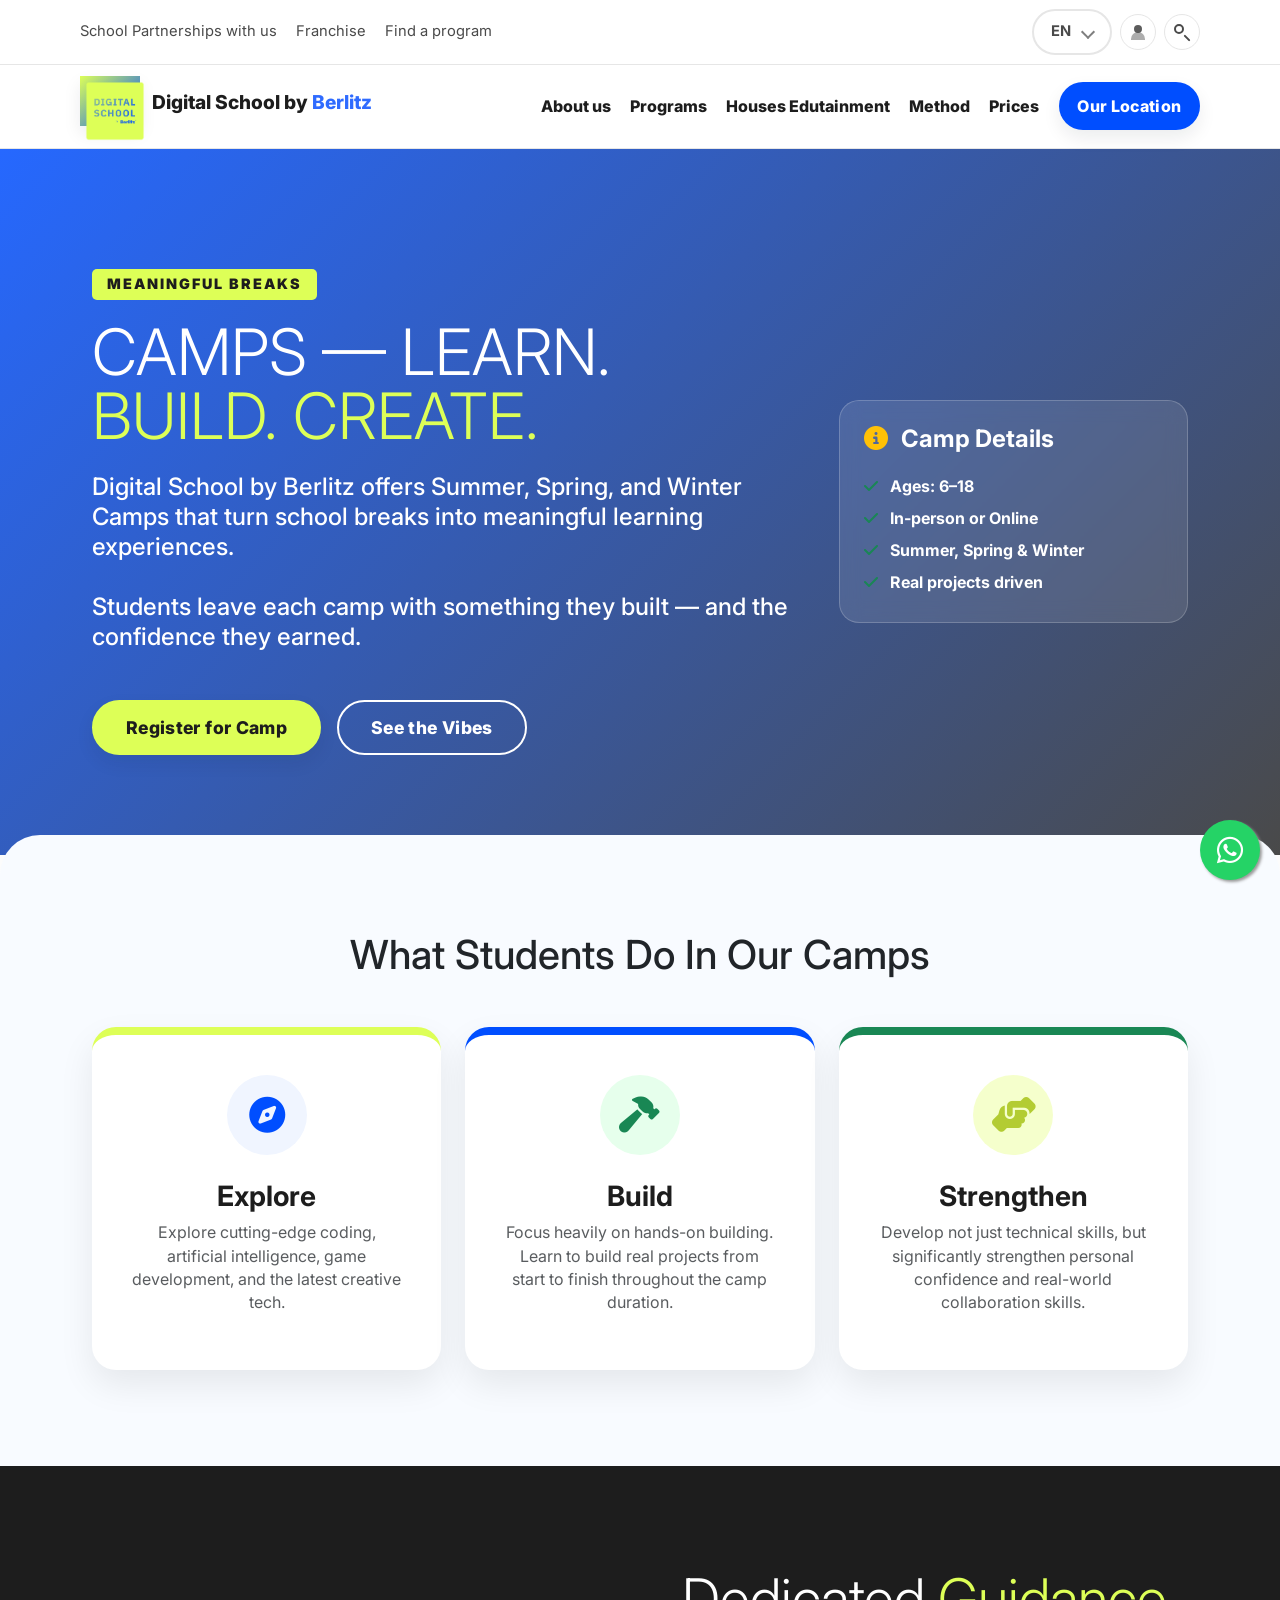
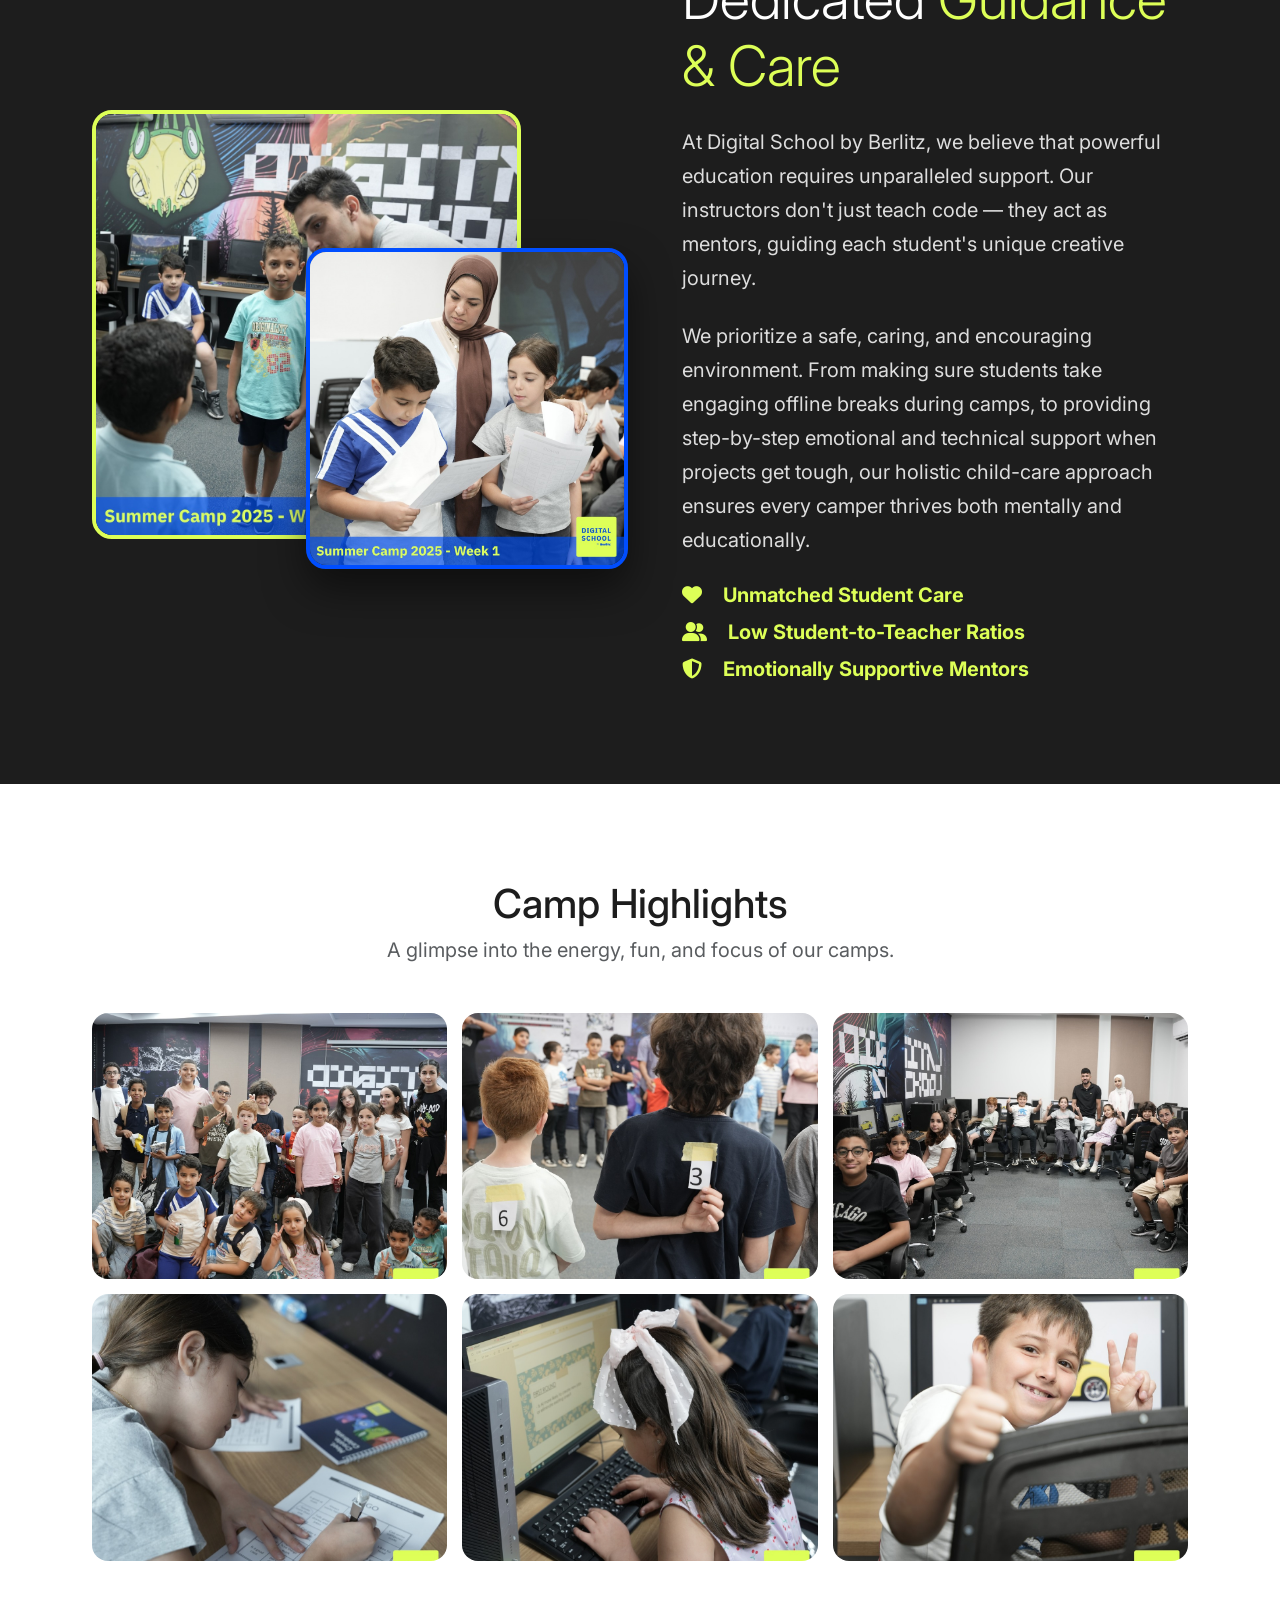
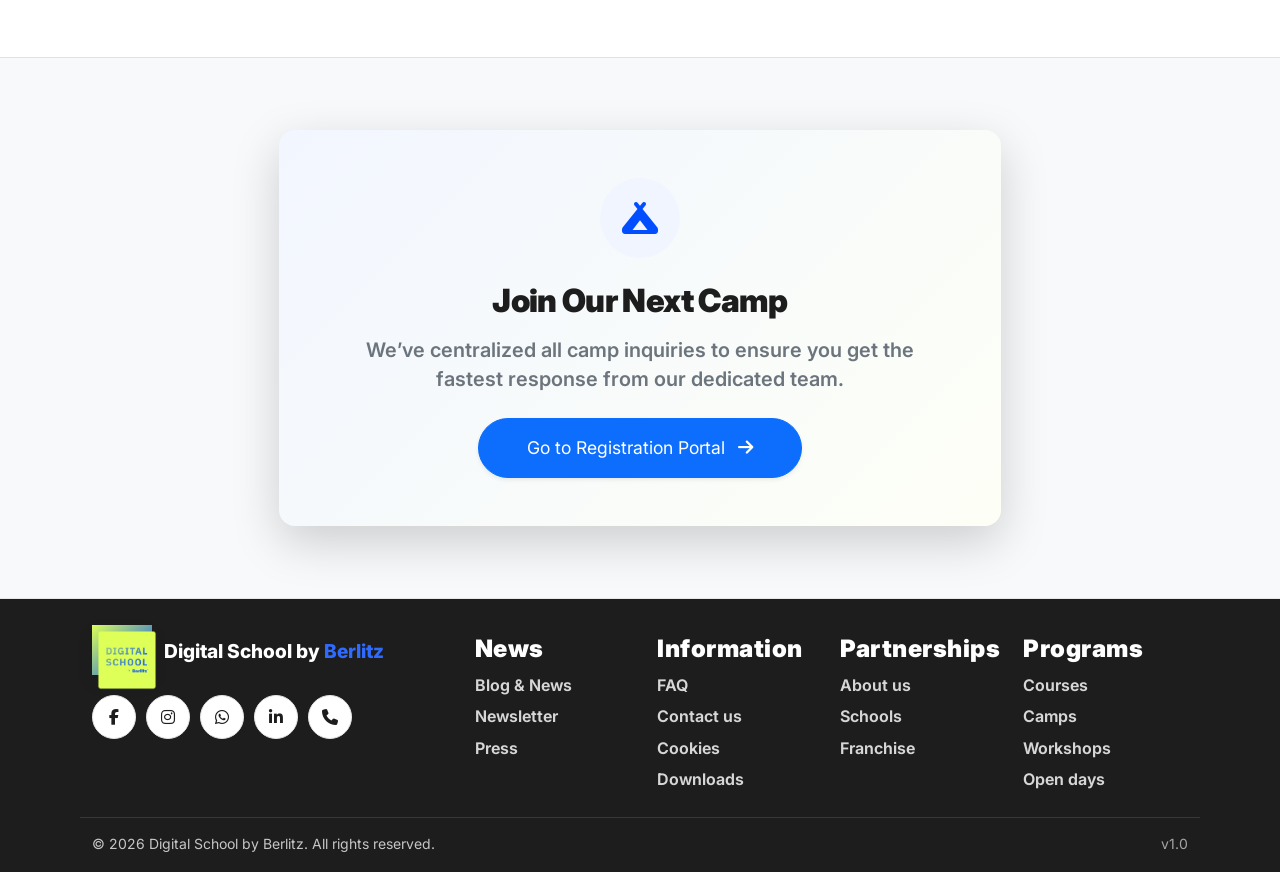
==== commit 713fc823: "add missing webpages and handle contact us form" ====
--- a/camps.html
+++ b/camps.html
@@ -193,64 +193,26 @@
         </div>
       </section>
 
-      <!-- contact form -->
+      <!-- contact CTA -->
       <section id="contact" class="newsletter py-5 border-top bg-light">
-        <div class="container py-2">
-          <div class="text-center mb-4">
-            <h2 class="fw-black">Join Our Next Camp</h2>
-            <p class="text-secondary fw-semibold mb-0">
-              Submit your details to secure a spot or get more information about our seasonal schedules.
-            </p>
-          </div>
-
+        <div class="container py-4 text-center">
           <div class="row justify-content-center">
             <div class="col-lg-8">
-              <div class="card border-0 shadow rounded-4">
-                <div class="card-body px-md-4 py-md-5">
-                  <form action="#" method="post">
-                    <div class="row g-3">
-                      <div class="col-md-6">
-                        <label class="form-label fw-bold" for="fullName">Parent Name</label>
-                        <input class="form-control form-control-lg" id="fullName" name="fullName" type="text" required>
-                      </div>
-
-                      <div class="col-md-6">
-                        <label class="form-label fw-bold" for="childAge">Child's Age</label>
-                        <input class="form-control form-control-lg" id="childAge" name="childAge" type="number" min="6" max="18" placeholder="6 - 18" required>
-                      </div>
-
-                      <div class="col-md-6">
-                        <label class="form-label fw-bold" for="phone">Phone</label>
-                        <input class="form-control form-control-lg" id="phone" name="phone" type="tel" placeholder="+20 ..." required>
-                      </div>
-
-                      <div class="col-md-6">
-                        <label class="form-label fw-bold" for="email">Email</label>
-                        <input class="form-control form-control-lg" id="email" name="email" type="email" required>
-                      </div>
-
-                      <div class="col-md-12">
-                        <label class="form-label fw-bold" for="topic">Camp Format Needed</label>
-                        <select class="form-select form-select-lg" id="topic" name="topic" required>
-                          <option value disabled>Select format</option>
-                          <option selected>In-person Camp</option>
-                          <option>Online Live Camp</option>
-                          <option>I'm not sure yet</option>
-                        </select>
-                      </div>
-
-                      <div class="col-12">
-                        <label class="form-label fw-bold" for="message">Message</label>
-                        <textarea class="form-control" id="message" name="message" rows="4" placeholder="Mention preferred season (Summer, Winter, Spring) or specific interest like Game Dev, AI, etc."></textarea>
-                      </div>
-
-                      <div class="col-12">
-                        <button class="btn btn-primary btn-lg rounded-pill px-5 fw-black w-100 mt-3" type="submit">
-                          Request Camp Info
-                        </button>
-                      </div>
+              <div class="card border-0 shadow-lg rounded-4 overflow-hidden position-relative">
+                <div class="position-absolute top-0 start-0 w-100 h-100" style="background: linear-gradient(135deg, rgba(0, 78, 255, 0.05) 0%, rgba(221, 255, 87, 0.05) 100%); pointer-events: none;"></div>
+                <div class="card-body px-md-5 py-md-5 position-relative z-1">
+                  <div class="mb-4">
+                    <div style="width: 80px; height: 80px; background: #f0f5ff; border-radius: 50%; color: #004EFF; font-size: 32px; display: flex; align-items: center; justify-content: center; margin: 0 auto;">
+                      <i class="fa-solid fa-campground"></i>
                     </div>
-                  </form>
+                  </div>
+                  <h2 class="fw-black mb-3">Join Our Next Camp</h2>
+                  <p class="text-secondary fw-semibold mb-4 fs-5 mx-auto" style="max-width: 600px;">
+                    We’ve centralized all camp inquiries to ensure you get the fastest response from our dedicated team.
+                  </p>
+                  <a href="index.html?topic=Camps#contact" class="btn btn-primary btn-lg rounded-pill px-5 fw-black shadow-sm" style="font-size: 1.1rem; padding: 1rem 3rem;">
+                    Go to Registration Portal <i class="fa-solid fa-arrow-right ms-2"></i>
+                  </a>
                 </div>
               </div>
             </div>
--- a/css/styles.css
+++ b/css/styles.css
@@ -2497,4 +2497,38 @@
 .guidance-desc {
   color: rgba(255, 255, 255, 0.85);
   line-height: 1.7;
+}
+
+/* Custom Floating Forms */
+.custom-form .form-floating > .form-control,
+.custom-form .form-floating > .form-select {
+  border-radius: 12px;
+  border: 1.5px solid #e0e0e0;
+  box-shadow: none;
+  background-color: #f6f8fb;
+  transition: all 0.3s ease;
+}
+
+.custom-form .form-floating > .form-control:focus,
+.custom-form .form-floating > .form-select:focus {
+  border-color: #004EFF;
+  background-color: #fff;
+  box-shadow: 0 0 0 4px rgba(0, 78, 255, 0.15);
+}
+
+.custom-form .form-floating > label {
+  color: #6c757d;
+  font-weight: 600;
+}
+
+.custom-form .form-floating > .form-control:focus ~ label,
+.custom-form .form-floating > .form-control:not(:placeholder-shown) ~ label,
+.custom-form .form-floating > .form-select ~ label {
+  color: #004EFF;
+  font-weight: 700;
+}
+.custom-form .invalid-feedback {
+  font-weight: 600;
+  margin-top: 6px;
+  margin-left: 5px;
 }
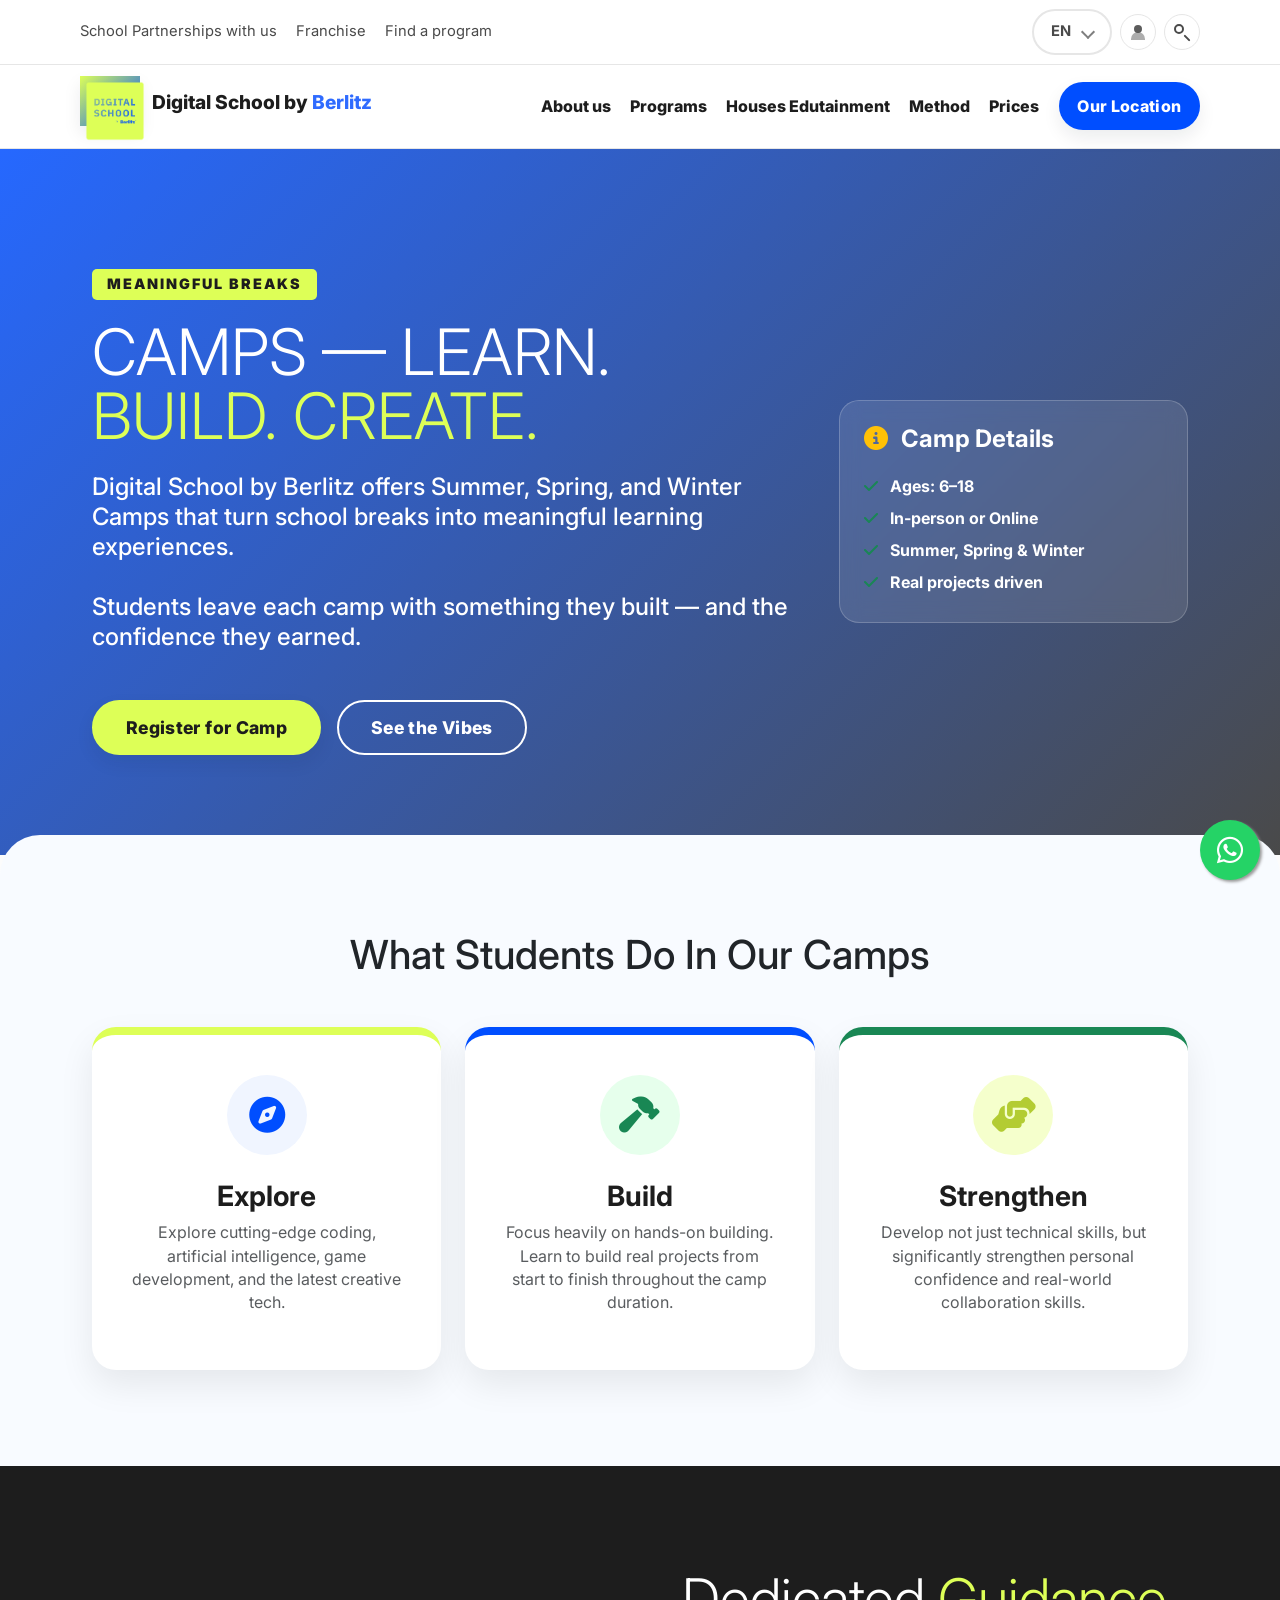
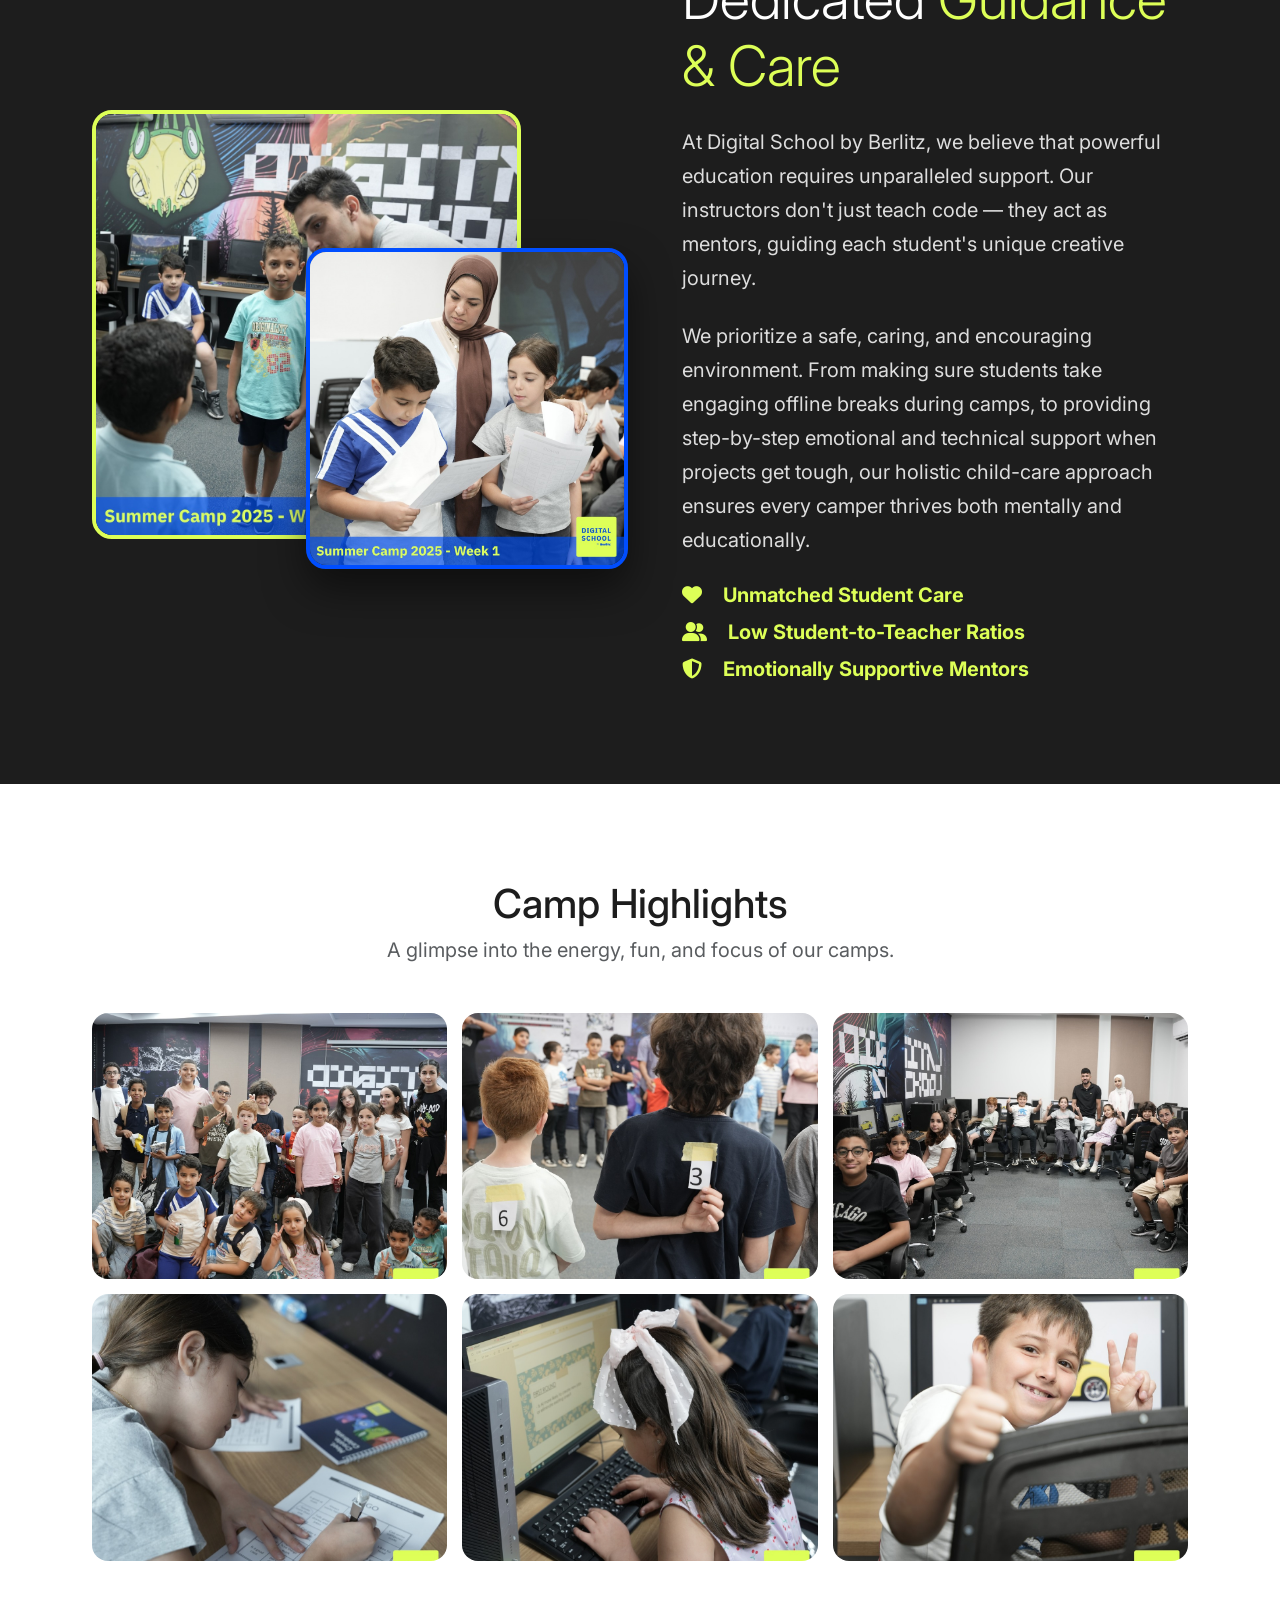
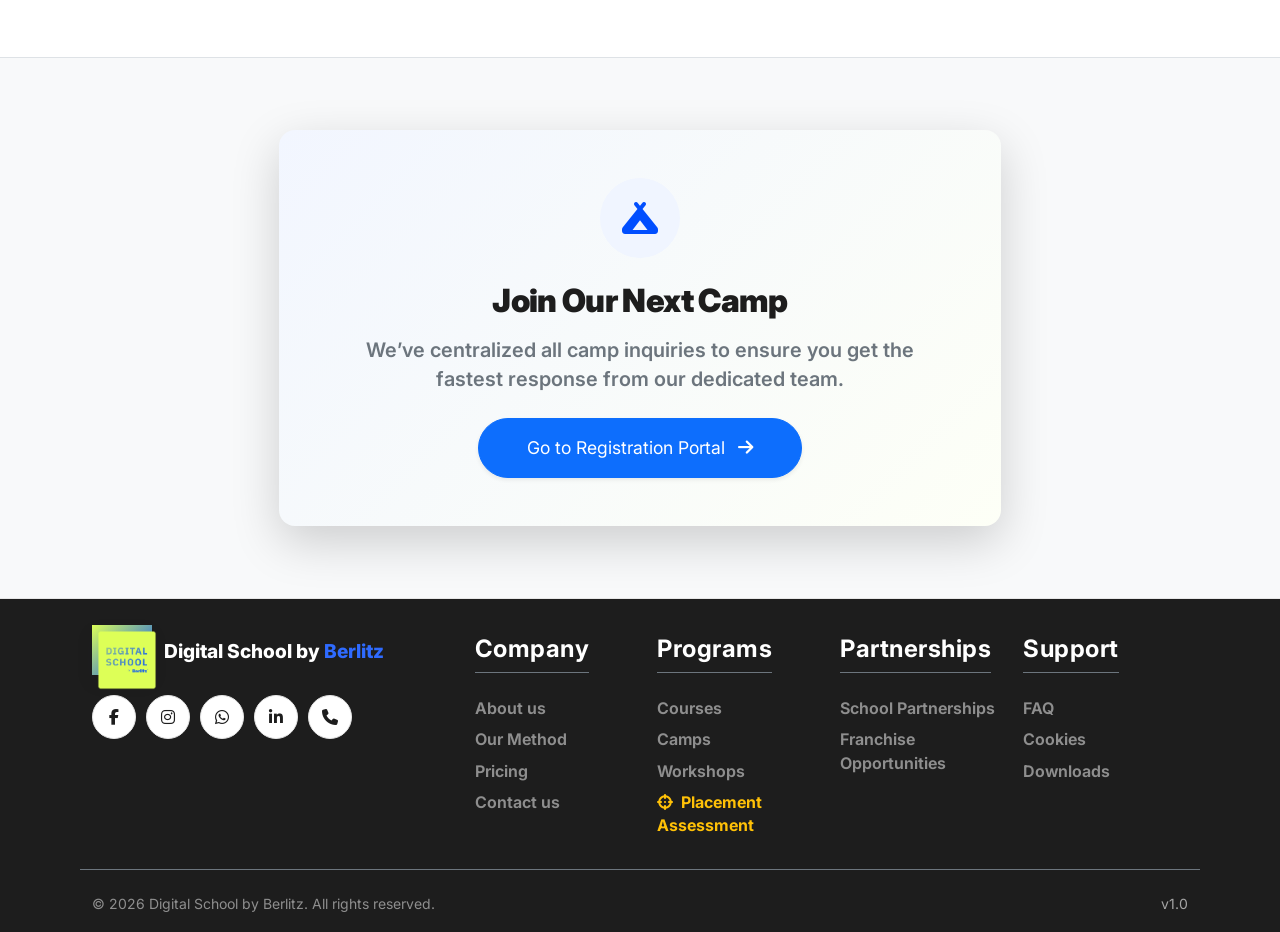
==== commit 393428d4: "add real feedbacks and footer reformating" ====
--- a/camps.html
+++ b/camps.html
@@ -251,39 +251,38 @@
 
         <div class="footer__cols">
           <div class="footer-col">
-            <h4>News</h4>
-            <a href="#">Blog & News</a>
-            <a href="#">Newsletter</a>
-            <a href="#">Press</a>
-          </div>
-
-          <div class="footer-col">
-            <h4>Information</h4>
-            <a href="#">FAQ</a>
-            <a href="#">Contact us</a>
-            <a href="#">Cookies</a>
-            <a href="#">Downloads</a>
-          </div>
-
-          <div class="footer-col">
-            <h4>Partnerships</h4>
-            <a href="index.html#about">About us</a>
-            <a href="partnership.html">Schools</a>
-            <a href="franchise.html">Franchise</a>
-          </div>
-
-          <div class="footer-col">
-            <h4>Programs</h4>
-            <a href="index.html#programs">Courses</a>
-            <a href="camps.html">Camps</a>
-            <a href="workshops.html">Workshops</a>
-            <a href="#">Open days</a>
-          </div>
-        </div>
-      </div>
-
-      <div class="container footer__bottom">
-        <small>© <span id="year">2026</span> Digital School by Berlitz. All rights reserved.</small>
+            <h4 class="text-white fw-bold mb-3 border-bottom border-secondary pb-2 d-inline-block">Company</h4>
+            <a href="index.html#about" class="text-white-50 text-decoration-none d-block mb-2 hover-white">About us</a>
+            <a href="index.html#method" class="text-white-50 text-decoration-none d-block mb-2 hover-white">Our Method</a>
+            <a href="index.html#prices" class="text-white-50 text-decoration-none d-block mb-2 hover-white">Pricing</a>
+            <a href="index.html#contact" class="text-white-50 text-decoration-none d-block mb-2 hover-white">Contact us</a>
+          </div>
+
+          <div class="footer-col">
+            <h4 class="text-white fw-bold mb-3 border-bottom border-secondary pb-2 d-inline-block">Programs</h4>
+            <a href="index.html#programs" class="text-white-50 text-decoration-none d-block mb-2 hover-white">Courses</a>
+            <a href="camps.html" class="text-white-50 text-decoration-none d-block mb-2 hover-white">Camps</a>
+            <a href="workshops.html" class="text-white-50 text-decoration-none d-block mb-2 hover-white">Workshops</a>
+            <a href="placement.html" class="text-warning text-decoration-none d-block mb-2 hover-white fw-bold"><i class="fa-solid fa-crosshairs me-1"></i> Placement Assessment</a>
+          </div>
+
+          <div class="footer-col">
+            <h4 class="text-white fw-bold mb-3 border-bottom border-secondary pb-2 d-inline-block">Partnerships</h4>
+            <a href="partnership.html" class="text-white-50 text-decoration-none d-block mb-2 hover-white">School Partnerships</a>
+            <a href="franchise.html" class="text-white-50 text-decoration-none d-block mb-2 hover-white">Franchise Opportunities</a>
+          </div>
+
+          <div class="footer-col">
+            <h4 class="text-white fw-bold mb-3 border-bottom border-secondary pb-2 d-inline-block">Support</h4>
+            <a href="#" class="text-white-50 text-decoration-none d-block mb-2 hover-white">FAQ</a>
+            <a href="#" class="text-white-50 text-decoration-none d-block mb-2 hover-white">Cookies</a>
+            <a href="#" class="text-white-50 text-decoration-none d-block mb-2 hover-white">Downloads</a>
+          </div>
+        </div>
+      </div>
+
+      <div class="container footer__bottom pt-4 mt-4 border-top border-secondary text-center">
+        <small class="text-white-50">© <span id="year">2026</span> Digital School by Berlitz. All rights reserved.</small>
         <small class="muted">v1.0</small>
       </div>
     </footer>
--- a/css/styles.css
+++ b/css/styles.css
@@ -1,2534 +1,2638 @@
-/* =========================
-   Base / Theme
-========================= */
-:root {
-
-  /* Core */
-  --bg: #FCFCFC;
-  /* Powder */
-  --ink: #1D1D1D;
-  /* Charcoal (main text) */
-  --muted: #4a4a4a;
-  /* slightly lighter charcoal */
-  --line: #e6e6e6;
-
-  /* Berlitz brand */
-  --primary: #004EFF;
-  /* Berlitz Blue */
-  --navy: #1D1D1D;
-  /* Charcoal (used in your template as “navy”) */
-
-  /* Secondary accents (use Berlitz Yellow + blue shades) */
-  --magenta: #DDFF57;
-  /* Berlitz Yellow (template uses magenta as a loud accent) */
-  --cyan: #2F6BFF;
-  /* lighter blue tint */
-  --teal: #0037B3;
-  /* deeper blue shade */
-  --lime: #DDFF57;
-  /* Berlitz Yellow */
-
-  --radius: 18px;
-  --radius-lg: 26px;
-
-  --shadow: 0 10px 28px rgba(2, 30, 44, .10);
-  --shadow-soft: 0 8px 18px rgba(2, 30, 44, .08);
-
-  --container: 1120px;
-
-  --font: "Inter", system-ui, -apple-system, Segoe UI, Roboto, Helvetica, Arial, sans-serif;
-}
-
-* {
-  box-sizing: border-box;
-}
-
-html, body {
-  height: 100%;
-}
-
-body {
-  margin: 0;
-  font-family: var(--font);
-  color: var(--ink);
-  background: var(--bg);
-  line-height: 1.45;
-}
-
-a {
-  color: inherit;
-  text-decoration: none;
-}
-
-img {
-  max-width: 100%;
-  display: block;
-}
-
-strong {
-  font-weight: 800;
-}
-
-h1 {
-  font-weight: 800;
-}
-
-.container {
-  width: min(var(--container), calc(100% - 40px));
-  margin: 0 auto;
-}
-
-.sr-only {
-  position: absolute !important;
-  width: 1px;
-  height: 1px;
-  padding: 0;
-  margin: -1px;
-  overflow: hidden;
-  clip: rect(0, 0, 0, 0);
-  white-space: nowrap;
-  border: 0;
-}
-
-/* =========================
-   Pills / Buttons
-========================= */
-.pill {
-  display: inline-flex;
-  align-items: center;
-  gap: .5rem;
-  padding: .65rem 1.05rem;
-  border-radius: 999px;
-  border: 2px solid transparent;
-  font-weight: 800;
-  letter-spacing: .02em;
-  cursor: pointer;
-  transition: transform .08s ease, box-shadow .2s ease, background .2s ease, border-color .2s ease;
-  user-select: none;
-  white-space: nowrap;
-}
-
-.pill:active {
-  transform: translateY(1px);
-}
-
-.pill--primary {
-  background: var(--primary);
-  color: #fff;
-  box-shadow: var(--shadow-soft);
-}
-
-.pill--primary:hover {
-  box-shadow: var(--shadow);
-}
-
-.pill--outline {
-  background: #fff;
-  border-color: var(--primary);
-  color: var(--primary);
-}
-
-.pill--outline:hover {
-  background: rgba(0, 150, 214, .06);
-}
-
-.pill--white {
-  background: #fff;
-  color: var(--navy);
-  border-color: rgba(255, 255, 255, .0);
-}
-
-.pill--ghost {
-  background: transparent;
-  border-color: var(--line);
-  color: var(--muted);
-  font-weight: 700;
-}
-
-.pill--lg {
-  padding: .85rem 1.25rem;
-}
-
-.arrow {
-  font-weight: 900;
-}
-
-/* =========================
-   Topbar + Header
-========================= */
-.topbar {
-  border-bottom: 1px solid var(--line);
-  background: #fff;
-}
-
-.topbar__inner {
-  display: flex;
-  justify-content: space-between;
-  align-items: center;
-  gap: 1rem;
-  padding: .55rem 0;
-  font-size: .92rem;
-}
-
-.topbar__left {
-  display: flex;
-  gap: 1.2rem;
-  flex-wrap: wrap;
-}
-
-.topbar__link {
-  color: var(--muted);
-}
-
-.topbar__link:hover {
-  color: var(--ink);
-}
-
-.topbar__right {
-  display: flex;
-  align-items: center;
-  gap: .5rem;
-}
-
-.topbar__icon {
-  display: inline-flex;
-  width: 36px;
-  height: 36px;
-  border: 1px solid var(--line);
-  border-radius: 999px;
-  align-items: center;
-  justify-content: center;
-  color: var(--muted);
-}
-
-.header {
-  position: sticky;
-  top: 0;
-  z-index: 10;
-  background: #fff;
-  border-bottom: 1px solid var(--line);
-}
-
-.header__inner {
-  display: flex;
-  align-items: center;
-  justify-content: space-between;
-  padding: 1.1rem 0;
-  gap: 1rem;
-}
-
-.brand {
-  display: flex;
-  align-items: center;
-  gap: .75rem;
-  font-weight: 900;
-}
-
-.brand__mark {
-  width: 60px;
-  height: 50px;
-  /* border-radius: 8px; */
-  background: linear-gradient(135deg, var(--magenta), var(--primary));
-  box-shadow: var(--shadow-soft);
-  margin-top: -10px;
-}
-
-.brand__mark img {
-  margin-left: 5px;
-  margin-top: 5px;
-  width: 60px;
-}
-
-h1 {
-  font-size: 1.2rem;
-
-}
-
-.brand__name--accent {
-  color: var(--cyan);
-}
-
-.nav {
-  display: flex;
-  align-items: center;
-  gap: 1.2rem;
-}
-
-.nav__link {
-  color: var(--navy);
-  font-weight: 800;
-}
-
-.nav__link:hover {
-  opacity: .75;
-}
-
-/* Mobile nav (CSS-only) */
-.nav-toggle {
-  display: none;
-}
-
-.nav-burger {
-  display: none;
-  width: 44px;
-  height: 44px;
-  border: 1px solid var(--line);
-  border-radius: 12px;
-  align-items: center;
-  justify-content: center;
-  flex-direction: column;
-  gap: 6px;
-  cursor: pointer;
-}
-
-.nav-burger span {
-  width: 18px;
-  height: 2px;
-  background: var(--navy);
-  display: block;
-  border-radius: 2px;
-}
-
-/* =========================
-   Hero
-========================= */
-.hero {
-  position: relative;
-  padding: 70px 0 60px;
-  overflow: hidden;
-  height: calc(100vh - 145px);
-  /* Replace this with your real hero image */
-  background:
-    url(../media/images/Hero\ section\ -\ Copy.jpeg) no-repeat fixed;
-  background-position: center 150px;
-  background-size: 100% 100%;
-}
-
-@media (max-width:768px) {
-  .hero {
-    background:
-      url(../media/images/Hero\ for\ mobile.jpeg) no-repeat fixed;
-    background-size: 100% 100%;
-    background-position: center;
-
-  }
-}
-
-
-.hero::after {
-  content: "";
-  position: absolute;
-  inset: 0;
-  background:
-    linear-gradient(120deg, rgba(196, 0, 107, .08), transparent 55%),
-    radial-gradient(600px 350px at 20% 60%, rgba(0, 166, 230, .18), transparent 60%);
-  pointer-events: none;
-
-}
-
-.hero__inner {
-  position: relative;
-  z-index: 1;
-}
-
-.hero__content {
-  max-width: 680px;
-  color: #fff;
-  margin-top: 50px;
-}
-
-.hero__title {
-  margin: 0 0 .65rem;
-  font-size: clamp(1.75rem, 3.2vw, 2.5rem);
-  color: #fff;
-  line-height: 1.25;
-  letter-spacing: -.04em;
-  font-weight: 900;
-}
-
-.hero__subtitle {
-  color: #fff;
-  margin: 0 0 1.6rem;
-  font-size: clamp(1.1rem, 1.9vw, 1.25rem);
-  font-weight: 700;
-  opacity: .95;
-  line-height: 1.3;
-}
-
-/* communication links*/
-.hero-contact {
-
-  display: flex;
-  align-items: center;
-  justify-content: space-between;
-  gap: 14px;
-  background: rgba(255, 255, 255, .98);
-  border-radius: 18px;
-  padding: 14px 16px;
-  width: min(720px, 100%);
-  box-shadow: var(--shadow);
-  color: var(--ink);
-}
-
-.hero-contact__label {
-  font-weight: 900;
-  color: var(--navy);
-  margin-bottom: 4px;
-}
-
-.hero-contact__hint {
-  color: var(--muted);
-  font-weight: 650;
-}
-
-.hero-contact__right {
-  display: flex;
-  align-items: center;
-  gap: 50px;
-  flex-wrap: wrap;
-}
-
-.hero-contact__social {
-  display: flex;
-  gap: 10px;
-  align-items: center;
-  margin-top: 20px;
-}
-
-.social-btn {
-  width: 44px;
-  height: 44px;
-  display: grid;
-  place-items: center;
-  border-radius: 999px;
-  border: 1px solid var(--line);
-  background: #fff;
-  color: var(--navy);
-}
-
-.social-btn:hover {
-  background: var(--lime);
-  color: white;
-
-}
-
-@media (max-width: 520px) {
-  .hero-contact {
-    flex-direction: column;
-    align-items: stretch;
-  }
-
-  .hero-contact__right {
-    justify-content: space-between;
-    gap: 10px
-  }
-}
-
-
-.hero__badge {
-  position: absolute;
-  z-index: 1;
-  background: rgba(255, 255, 255, .16);
-  border: 1px solid rgba(255, 255, 255, .22);
-  color: #fff;
-  font-weight: 900;
-  border-radius: 14px;
-  padding: 10px 12px;
-  box-shadow: 0 10px 24px rgba(0, 0, 0, .18);
-
-}
-
-.hero__badge--one {
-  right: 5%;
-  top: 25%;
-}
-
-.hero__badge--two {
-  right: 6%;
-  top: 14%;
-  opacity: .9;
-}
-
-/* =========================
-   Sections / Titles
-========================= */
-.section {
-  padding: 62px 0;
-}
-
-.section--tight {
-  padding: 44px 0;
-}
-
-.section--alt {
-  background: #f6f8fb;
-}
-
-.lead {
-  max-width: 980px;
-  margin: 0 auto;
-  font-weight: 900;
-  color: var(--navy);
-  font-size: clamp(1.25rem, 2.2vw, 2rem);
-  text-align: center;
-  letter-spacing: -.02em;
-}
-
-.section-title {
-  margin: 46px auto 0;
-  text-align: center;
-  max-width: 980px;
-  font-size: clamp(1.4rem, 2.4vw, 2.2rem);
-  font-weight: 900;
-  color: var(--navy);
-  letter-spacing: -.03em;
-}
-
-.center-title {
-  text-align: center;
-  margin: 0 0 .5rem;
-  font-size: clamp(1.55rem, 2.8vw, 2.4rem);
-  font-weight: 900;
-  letter-spacing: -.03em;
-  color: var(--navy);
-}
-
-.center-subtitle {
-  text-align: center;
-  margin: 0 auto 28px;
-  max-width: 860px;
-  color: var(--muted);
-  font-weight: 600;
-}
-
-/* =========================
-   CTA Cards (4)
-========================= */
-.cta-grid {
-  display: grid;
-  grid-template-columns: repeat(4, 1fr);
-  gap: 18px;
-  margin-top: 18px;
-}
-
-.cta-card {
-  position: relative;
-  border-radius: var(--radius-lg);
-  padding: 22px 22px 18px;
-  min-height: 210px;
-  overflow: hidden;
-  color: #fff;
-  box-shadow: var(--shadow);
-  display: flex;
-  flex-direction: column;
-  justify-content: space-between;
-}
-
-.cta-card h3 {
-  font-weight: 900;
-}
-
-.cta-card p {
-  font-weight: 600;
-}
-
-.cta-card__art {
-  position: absolute;
-  inset: 0;
-  opacity: .9;
-  pointer-events: none;
-}
-
-
-
-.cta-card--blue {
-  background: #007bb2;
-}
-
-.cta-card--magenta {
-  background: var(--magenta);
-}
-
-.cta-card--cyan {
-  background: #018fd0;
-}
-
-.cta-card--teal {
-  background: var(--teal);
-}
-
-.art {
-  position: absolute;
-  right: -10px;
-  bottom: -10px;
-  width: 180px;
-  height: 150px;
-  border-radius: 22px;
-  transform: rotate(-8deg);
-  background: rgba(255, 255, 255, .16);
-  border: 1px solid rgba(255, 255, 255, .18);
-}
-
-.art--laptop {
-  width: 220px;
-  height: 140px;
-  background:
-    linear-gradient(180deg, rgba(255, 255, 255, .26), rgba(255, 255, 255, .08));
-}
-
-.art--spark {
-  width: 200px;
-  height: 160px;
-  border-radius: 999px;
-  background: radial-gradient(circle at 30% 30%, rgba(255, 255, 255, .30), rgba(255, 255, 255, .08));
-}
-
-.art--map {
-  width: 240px;
-  height: 160px;
-  background:
-    radial-gradient(circle at 20% 30%, rgba(255, 255, 255, .22), transparent 55%),
-    radial-gradient(circle at 70% 70%, rgba(255, 255, 255, .18), transparent 55%);
-}
-
-.art--money {
-  width: 240px;
-  height: 160px;
-  background:
-    linear-gradient(135deg, rgba(255, 255, 255, .26), rgba(255, 255, 255, .06));
-}
-
-/* =========================
-   Video Background Section
-========================= */
-.video-hero {
-  position: relative;
-  overflow: hidden;
-}
-
-.video-hero__bg {
-  position: absolute;
-  inset: 0;
-  z-index: 0;
-}
-
-.video-hero__video {
-  position: absolute;
-  inset: 0;
-  width: 100%;
-  height: 100%;
-  object-fit: cover;
-}
-
-.video-hero__overlay {
-  position: absolute;
-  inset: 0;
-  background: rgba(0, 0, 0, 0.5);
-  /* half opacity black */
-}
-
-/* content above video */
-.video-hero__content {
-  position: relative;
-  z-index: 1;
-}
-
-.video-hero__title,
-.video-hero__subtitle,
-.video-hero__text,
-.video-hero__list {
-  color: #fff;
-}
-
-.video-hero__text {
-  font-weight: 650;
-  max-width: 70ch;
-  opacity: .95;
-}
-
-.video-hero__list {
-  list-style: none;
-  padding-left: 0;
-  margin: 14px 0 18px;
-  display: grid;
-  gap: 10px;
-  font-weight: 800;
-}
-
-.video-hero__dot {
-  display: inline-block;
-  margin-right: .6rem;
-}
-
-.video-hero__actions {
-  display: flex;
-  gap: 10px;
-  flex-wrap: wrap;
-}
-
-
-/* =========================
-   Stats
-========================= */
-.stats {
-  padding: 34px 0 64px;
-  background: #fff;
-  position: relative;
-  overflow: hidden;
-}
-
-.stats__inner {
-  display: grid;
-  grid-template-columns: repeat(4, 1fr);
-  gap: 22px;
-  align-items: end;
-}
-
-.stat__label {
-  font-weight: 800;
-  color: var(--magenta);
-  margin-bottom: 6px;
-}
-
-.stat__value {
-  font-size: clamp(1.5rem, 4.6vw, 4.2rem);
-  font-weight: 600;
-  letter-spacing: -.04em;
-  color: var(--navy);
-}
-
-.stats__wave {
-  position: absolute;
-  left: 0;
-  right: 0;
-  bottom: 10px;
-  height: 90px;
-}
-
-.stats__wave path {
-  fill: none;
-  stroke-width: 2.5;
-  opacity: .9;
-}
-
-.stats__wave path:nth-child(1) {
-  stroke: var(--lime);
-}
-
-.stats__wave path:nth-child(2) {
-  stroke: var(--cyan);
-  opacity: .85;
-}
-
-.stats__wave path:nth-child(3) {
-  stroke: var(--magenta);
-  opacity: .85;
-}
-
-/* =========================
-   Split Sections
-========================= */
-.split {
-  display: grid;
-  grid-template-columns: 1.05fr .95fr;
-  gap: 34px;
-  align-items: center;
-}
-
-.split--reverse {
-  grid-template-columns: .95fr 1.05fr;
-}
-
-.split--gap {
-  margin-top: 46px;
-}
-
-.split__text h2 {
-  margin: 0 0 .65rem;
-  font-size: clamp(1.45rem, 2.6vw, 2.15rem);
-  font-weight: 900;
-  letter-spacing: -.03em;
-  color: var(--navy);
-}
-
-.split__text p {
-  margin: 0 0 1.2rem;
-  color: var(--muted);
-  font-weight: 600;
-  max-width: 56ch;
-}
-
-.btn-row {
-  display: flex;
-  gap: 10px;
-  flex-wrap: wrap;
-}
-
-.shape-stack {
-  position: relative;
-  min-height: 320px;
-  display: grid;
-  place-items: center;
-}
-
-.shape {
-  position: absolute;
-  border-radius: 26px;
-  width: 92%;
-  height: 78%;
-  transform: rotate(-2deg);
-  box-shadow: var(--shadow-soft);
-}
-
-.shape--a {
-  background: var(--primary);
-  left: 2%;
-  bottom: 2%;
-  transform: rotate(-6deg);
-}
-
-.shape--b {
-  background: var(--magenta);
-  right: 2%;
-  bottom: 5%;
-  transform: rotate(4deg);
-}
-
-.shape--c {
-  background: var(--lime);
-  right: 8%;
-  top: 6%;
-  transform: rotate(10deg);
-  width: 70%;
-  height: 52%;
-}
-
-.media-card {
-  position: relative;
-  width: 92%;
-  border-radius: 22px;
-  overflow: hidden;
-  box-shadow: var(--shadow);
-  background: #fff;
-}
-
-.media-card--wide {
-  width: 100%;
-}
-
-.media-card__mock {
-  height: 280px;
-  position: relative;
-  overflow: hidden;
-}
-
-.media-card__mock img,
-.media-card__mock--globe img,
-.media-card__mock--chip img {
-  width: 100%;
-  height: 100%;
-  object-fit: cover;
-  display: block;
-}
-
-.media-card__mock--globe {
-  height: 260px;
-}
-
-.media-card__mock--chip {
-  height: 260px;
-}
-
-/* tiny mock elements */
-.mock__tag {
-  position: absolute;
-  top: 18px;
-  left: 18px;
-  background: rgba(0, 150, 214, .14);
-  color: var(--navy);
-  border: 1px solid rgba(0, 150, 214, .25);
-  font-weight: 900;
-  padding: 8px 10px;
-  border-radius: 14px;
-}
-
-.mock__screen {
-  position: absolute;
-  bottom: 16px;
-  left: 18px;
-  width: 58%;
-  height: 40%;
-  border-radius: 16px;
-  background: rgba(5, 42, 58, .10);
-  border: 1px solid rgba(5, 42, 58, .08);
-}
-
-.mock__person {
-  position: absolute;
-  bottom: 14px;
-  right: 18px;
-  width: 26%;
-  height: 62%;
-  border-radius: 999px 999px 18px 18px;
-  background: rgba(255, 255, 255, .55);
-  border: 1px solid rgba(255, 255, 255, .55);
-}
-
-/* =========================
-   Programs grid
-========================= */
-.program-grid {
-  display: grid;
-  grid-template-columns: repeat(4, 1fr);
-  gap: 18px;
-  margin-top: 18px;
-}
-
-.program-card {
-  background: #fff;
-  border: 1px solid var(--line);
-  border-radius: 18px;
-  overflow: hidden;
-  box-shadow: var(--shadow-soft);
-  padding-bottom: 18px;
-  display: flex;
-  flex-direction: column;
-  justify-content: space-between;
-}
-
-.program-card__img {
-  height: 140px;
-  border-bottom: 1px solid var(--line);
-  overflow: hidden;
-}
-
-.program-card__img img {
-  width: 100%;
-  height: 100%;
-  object-fit: cover;
-  display: block;
-}
-
-
-.program-card h3 {
-  margin: 14px 16px 6px;
-  font-weight: 900;
-  color: var(--navy);
-}
-
-.program-card p {
-  margin: 0 16px 14px;
-  color: var(--muted);
-  font-weight: 600;
-  min-height: 54px;
-}
-
-.program-card .pill {
-  margin: 0 16px;
-}
-
-.center-actions {
-  display: flex;
-  justify-content: center;
-  margin-top: 22px;
-}
-
-/* =========================
-   Testimonials
-========================= */
-.testimonial-carousel {
-  overflow: hidden;
-}
-
-.testimonial-track {
-  display: flex;
-  gap: 18px;
-  transition: transform 0.45s ease;
-}
-
-/* each testimonial becomes a slide */
-.testimonial {
-  min-width: calc(100% / 3 - 12px);
-}
-
-
-.testimonial {
-  border-radius: 24px;
-  padding: 18px 18px 16px;
-  box-shadow: var(--shadow-soft);
-  border: 1px solid rgba(2, 30, 44, .06);
-}
-
-.testimonial--sky {
-  background: #eaf7ff;
-}
-
-.testimonial--pink {
-  background: #f8eaf3;
-}
-
-.testimonial--lime {
-  background: #f2f7d8;
-}
-
-.testimonial__top {
-  display: flex;
-  gap: 12px;
-  align-items: flex-start;
-  margin-bottom: 10px;
-}
-
-.quote {
-  font-size: 44px;
-  line-height: 1;
-  font-weight: 900;
-  color: rgba(5, 42, 58, .35);
-}
-
-.testimonial__name {
-  font-weight: 900;
-  color: var(--navy);
-}
-
-.testimonial__meta {
-  color: var(--muted);
-  font-weight: 700;
-  font-size: .95rem;
-}
-
-.stars {
-  color: var(--primary);
-  letter-spacing: 2px;
-  margin-top: 6px;
-  font-weight: 900;
-}
-
-.testimonial p {
-  margin: 10px 0 0;
-  color: var(--navy);
-  font-weight: 650;
-}
-
-.dots {
-  display: flex;
-  gap: 10px;
-  justify-content: center;
-  margin-top: 18px;
-}
-
-.dots span {
-  width: 10px;
-  height: 10px;
-  border-radius: 999px;
-  border: 1px solid rgba(5, 42, 58, .25);
-  opacity: .6;
-}
-
-.dots .is-active {
-  background: var(--primary);
-  border-color: var(--primary);
-  opacity: 1;
-}
-
-@media (max-width: 768px) {
-  .testimonial {
-    min-width: 100%;
-  }
-}
-
-
-/* =========================
-   Boost cards
-========================= */
-.boost-grid {
-  display: grid;
-  grid-template-columns: repeat(2, 1fr);
-  gap: 18px;
-  margin-top: 22px;
-}
-
-.boost {
-  background: #fff;
-  border: 1px solid var(--line);
-  border-radius: 18px;
-  overflow: hidden;
-  box-shadow: var(--shadow-soft);
-}
-
-.boost__img {
-  height: 190px;
-  border-bottom: 1px solid var(--line);
-  overflow: hidden;
-}
-
-.boost__img img {
-  width: 100%;
-  height: 100%;
-  object-fit: cover;
-  display: block;
-}
-
-.boost__body {
-  padding: 16px 16px 18px;
-}
-
-.boost__body h3 {
-  margin: 0 0 8px;
-  font-weight: 900;
-  color: var(--navy);
-}
-
-.boost__body p {
-  margin: 0 0 14px;
-  color: var(--muted);
-  font-weight: 600;
-}
-
-/* =========================
-   News
-========================= */
-.news-grid {
-  display: grid;
-  grid-template-columns: 1.2fr .8fr;
-  gap: 18px;
-  margin-top: 18px;
-}
-
-.news-main {
-  background: #fff;
-  border: 1px solid var(--line);
-  border-radius: 18px;
-  overflow: hidden;
-  box-shadow: var(--shadow-soft);
-  padding-bottom: 16px;
-}
-
-.news-main__img {
-  height: 240px;
-  border-bottom: 1px solid var(--line);
-  overflow: hidden;
-}
-
-.news-main__img img {
-  width: 100%;
-  height: 100%;
-  object-fit: cover;
-  display: block;
-}
-
-.news-main__tag {
-  margin: 14px 16px 6px;
-  color: var(--magenta);
-  font-weight: 900;
-  font-size: .9rem;
-}
-
-.news-main h3 {
-  margin: 0 16px 8px;
-  font-weight: 900;
-  color: var(--navy);
-  letter-spacing: -.02em;
-}
-
-.news-date {
-  margin: 0 16px 10px;
-  color: rgba(5, 42, 58, .55);
-  font-weight: 700;
-}
-
-.news-main p {
-  margin: 0 16px 14px;
-  color: var(--muted);
-  font-weight: 600;
-}
-
-.news-main .pill {
-  margin-left: 16px;
-}
-
-.news-side {
-  display: flex;
-  flex-direction: column;
-  gap: 18px;
-}
-
-.news-mini {
-  background: #fff;
-  border: 1px solid var(--line);
-  border-radius: 18px;
-  padding: 14px 14px 16px;
-  box-shadow: var(--shadow-soft);
-}
-
-.news-mini__tag {
-  color: var(--magenta);
-  font-weight: 900;
-  font-size: .9rem;
-  margin-bottom: 6px;
-}
-
-.news-mini h4 {
-  margin: 0 0 8px;
-  font-weight: 900;
-  color: var(--navy);
-  letter-spacing: -.02em;
-}
-
-.news-mini p {
-  margin: 0 0 12px;
-  color: var(--muted);
-  font-weight: 600;
-}
-
-/* =========================
-   Levels
-========================= */
-.levels {
-  display: grid;
-  grid-template-columns: repeat(3, 1fr);
-  gap: 18px;
-  margin-top: 22px;
-}
-
-.level {
-  text-align: center;
-  padding: 18px 16px 16px;
-  border: 1px solid var(--line);
-  border-radius: 18px;
-  background: #fff;
-  box-shadow: var(--shadow-soft);
-}
-
-.level__icon {
-  width: 70px;
-  height: 52px;
-  margin: 0 auto 12px;
-  border-radius: 16px;
-  background: rgba(0, 150, 214, .10);
-  border: 1px solid rgba(0, 150, 214, .18);
-  display: grid;
-  place-items: center;
-}
-
-.level h3 {
-  margin: 0 0 8px;
-  font-weight: 900;
-  color: var(--navy);
-}
-
-.level p {
-  margin: 0;
-  color: var(--muted);
-  font-weight: 600;
-}
-
-/* =========================
-   Newsletter
-========================= */
-.newsletter {
-  background: #f3f5f7;
-  border-top: 1px solid var(--line);
-  border-bottom: 1px solid var(--line);
-  padding: 46px 0;
-}
-
-.newsletter__inner {
-  display: grid;
-  grid-template-columns: 1.15fr .85fr;
-  gap: 26px;
-  align-items: start;
-}
-
-.newsletter h2 {
-  margin: 0 0 10px;
-  font-weight: 900;
-  letter-spacing: -.02em;
-  color: var(--navy);
-}
-
-.newsletter p {
-  margin: 0 0 14px;
-  color: var(--muted);
-  font-weight: 600;
-}
-
-.newsletter__form {
-  display: flex;
-  gap: 10px;
-  flex-wrap: wrap;
-}
-
-.newsletter__form input {
-  flex: 1;
-  min-width: 220px;
-  height: 46px;
-  border-radius: 999px;
-  border: 1px solid var(--line);
-  padding: 0 14px;
-  outline: none;
-  font-weight: 650;
-}
-
-.newsletter__form input:focus {
-  border-color: rgba(0, 150, 214, .6);
-  box-shadow: 0 0 0 4px rgba(0, 150, 214, .12);
-}
-
-.newsletter__social h3 {
-  margin: 0 0 10px;
-  font-weight: 900;
-  color: var(--navy);
-}
-
-.social {
-  display: flex;
-  gap: 10px;
-  flex-wrap: wrap;
-}
-
-.social a {
-  width: 42px;
-  height: 42px;
-  border-radius: 999px;
-  border: 1px solid var(--line);
-  display: grid;
-  place-items: center;
-  background: #fff;
-  color: var(--navy);
-}
-
-/* =========================
-   Footer
-========================= */
-.footer {
-  background: var(--navy);
-  color: #fff;
-  padding: 36px 0 18px;
-}
-
-.footer__inner {
-  display: grid;
-  grid-template-columns: 1fr 2fr;
-  gap: 26px;
-  align-items: start;
-}
-
-.brand--footer .brand__name--accent {
-  color: #fff;
-  opacity: .9;
-}
-
-.footer__cols {
-  display: grid;
-  grid-template-columns: repeat(4, 1fr);
-  gap: 18px;
-}
-
-.footer-col h4 {
-  margin: 0 0 10px;
-  font-weight: 900;
-  letter-spacing: .02em;
-}
-
-.footer-col a {
-  display: block;
-  color: rgba(255, 255, 255, .82);
-  margin: 8px 0;
-  font-weight: 650;
-}
-
-.footer-col a:hover {
-  color: #fff;
-}
-
-.social--footer a {
-  background: rgba(255, 255, 255, .06);
-  border-color: rgba(255, 255, 255, .12);
-  color: #fff;
-}
-
-.footer__bottom {
-  display: flex;
-  justify-content: space-between;
-  gap: 12px;
-  padding-top: 16px;
-  margin-top: 18px;
-  border-top: 1px solid rgba(255, 255, 255, .12);
-  color: rgba(255, 255, 255, .75);
-}
-
-.muted {
-  opacity: .8;
-}
-
-.icon {
-  display: inline-block;
-  width: 18px;
-  height: 18px;
-  position: relative;
-}
-
-.icon-search::before {
-  content: "";
-  position: absolute;
-  width: 10px;
-  height: 10px;
-  border: 2px solid currentColor;
-  border-radius: 999px;
-  left: 1px;
-  top: 1px;
-}
-
-.icon-search::after {
-  content: "";
-  position: absolute;
-  width: 8px;
-  height: 2px;
-  background: currentColor;
-  right: 0;
-  bottom: 2px;
-  transform: rotate(45deg);
-  border-radius: 2px;
-}
-
-/* user */
-.icon-user::before {
-  content: "";
-  position: absolute;
-  width: 8px;
-  height: 8px;
-  border-radius: 999px;
-  background: currentColor;
-  left: 5px;
-  top: 2px;
-  opacity: .9;
-}
-
-.icon-user::after {
-  content: "";
-  position: absolute;
-  width: 14px;
-  height: 8px;
-  border-radius: 999px 999px 6px 6px;
-  background: currentColor;
-  left: 2px;
-  bottom: 1px;
-  opacity: .45;
-}
-
-/* target */
-.icon-target::before {
-  content: "";
-  position: absolute;
-  inset: 2px;
-  border: 2px solid var(--primary);
-  border-radius: 999px;
-}
-
-.icon-target::after {
-  content: "";
-  position: absolute;
-  left: 8px;
-  top: 8px;
-  width: 4px;
-  height: 4px;
-  background: var(--primary);
-  border-radius: 999px;
-}
-
-/* blocks/mix/code placeholders */
-.icon-blocks::before,
-.icon-mix::before,
-.icon-code::before {
-  content: "";
-  position: absolute;
-  inset: 4px;
-  border-radius: 6px;
-  border: 2px solid rgba(5, 42, 58, .65);
-}
-
-.icon-mix::after {
-  content: "";
-  position: absolute;
-  left: 4px;
-  top: 8px;
-  width: 10px;
-  height: 2px;
-  background: rgba(5, 42, 58, .65);
-}
-
-.icon-code::after {
-  content: "</>";
-  position: absolute;
-  left: 2px;
-  top: -1px;
-  font-weight: 900;
-  font-size: 12px;
-  opacity: .7;
-}
-
-.chev {
-  width: 10px;
-  height: 10px;
-  border-right: 2px solid currentColor;
-  border-bottom: 2px solid currentColor;
-  transform: rotate(45deg);
-  display: inline-block;
-  margin-left: 4px;
-  opacity: .7;
-}
-
-.icon-twitter::after {
-  content: "𝕏";
-  font-weight: 900;
-}
-
-.icon-tiktok::after {
-  content: "♪";
-  font-weight: 900;
-}
-
-.icon-facebook::after {
-  content: "f";
-  font-weight: 900;
-}
-
-.icon-instagram::after {
-  content: "⌁";
-  font-weight: 900;
-}
-
-.icon-linkedin::after {
-  content: "in";
-  font-weight: 900;
-  font-size: 12px;
-}
-
-.icon-youtube::after {
-  content: "▶";
-  font-weight: 900;
-}
-
-.icon-whatsapp::after {
-  content: "✆";
-  font-weight: 900;
-}
-
-/* =========================
-    Responsive
-========================= */
-@media (max-width: 1050px) {
-  .cta-grid {
-    grid-template-columns: repeat(2, 1fr);
-  }
-
-  .program-grid {
-    grid-template-columns: repeat(2, 1fr);
-  }
-
-  .stats__inner {
-    grid-template-columns: repeat(2, 1fr);
-  }
-
-  .testimonial-grid {
-    grid-template-columns: 1fr;
-  }
-
-  .boost-grid {
-    grid-template-columns: 1fr;
-  }
-
-  .news-grid {
-    grid-template-columns: 1fr;
-  }
-
-  .levels {
-    grid-template-columns: 1fr;
-  }
-
-  .footer__inner {
-    grid-template-columns: 1fr;
-  }
-
-  .footer__cols {
-    grid-template-columns: repeat(2, 1fr);
-  }
-}
-
-@media (max-width: 992px) {
-  .topbar__left {
-    display: none;
-  }
-
-  .nav-burger {
-    display: flex;
-  }
-
-  .nav {
-    position: absolute;
-    right: 20px;
-    top: 74px;
-    background: #fff;
-    border: 1px solid var(--line);
-    box-shadow: var(--shadow);
-    border-radius: 18px;
-    padding: 12px;
-    display: none;
-    flex-direction: column;
-    align-items: stretch;
-    min-width: 220px;
-  }
-
-  .nav__link {
-    padding: 10px 12px;
-    border-radius: 12px;
-  }
-
-  .nav__link:hover {
-    background: rgba(0, 150, 214, .06);
-    opacity: 1;
-  }
-
-  .nav-toggle:checked~.nav {
-    display: flex;
-  }
-
-  .split {
-    grid-template-columns: 1fr;
-  }
-
-  .split--reverse {
-    grid-template-columns: 1fr;
-  }
-
-  .shape-stack {
-    min-height: 300px;
-  }
-
-  .newsletter__inner {
-    grid-template-columns: 1fr;
-  }
-}
-
-@media (max-width: 520px) {
-  .hero {
-    padding: 52px 0 46px;
-  }
-
-  .hero-search {
-    flex-direction: column;
-    align-items: stretch;
-  }
-
-  .hero-search__btn {
-    width: 100%;
-    justify-content: center;
-  }
-}
-
-@media (max-width:768px) {
-  .header__inner {
-    padding: 1.5rem 0;
-  }
-
-  .hero {
-    background-size: cover;
-    background-attachment: scroll;
-    /* background-position: center right; */
-    display: flex;
-    align-items: center;
-  }
-
-  .hero__title {
-    line-height: 1.5;
-  }
-
-  #contactBtn {
-    padding: 10px 40px;
-  }
-
-  .stat__value {
-    font-weight: 900;
-  }
-}
-
-@media (max-width: 650px) {
-
-  .cta-grid,
-  .program-grid,
-  .stats__inner,
-  .boost-grid,
-  .news-grid,
-  .footer__cols {
-    grid-template-columns: 1fr;
-  }
-
-  .testimonial-grid {
-    grid-template-columns: 1fr;
-  }
-
-  .levels {
-    grid-template-columns: 1fr;
-  }
-
-  .hero {
-    background-attachment: scroll;
-  }
-}
-
-.whatsapp-float {
-  position: fixed;
-  width: 60px;
-  height: 60px;
-  bottom: 20px;
-  right: 20px;
-  background-color: #25d366;
-  color: #fff;
-  border-radius: 50%;
-  text-align: center;
-  font-size: 30px;
-  box-shadow: 2px 2px 3px #999;
-  z-index: 100;
-  display: grid;
-  place-items: center;
-  transition: transform 0.3s;
-}
-
-.whatsapp-float:hover {
-  transform: scale(1.1);
-  color: #fff;
-}
-
-/* =========================
-   Pricing Layout
-========================= */
-.pricing-card {
-  border-radius: var(--radius-lg);
-  padding: 38px 30px;
-  min-height: 100%;
-  color: var(--navy);
-  background: #fff;
-  box-shadow: var(--shadow-soft);
-  position: relative;
-  overflow: hidden;
-  transition: transform .2s ease, box-shadow .2s ease;
-  display: flex;
-  flex-direction: column;
-}
-
-.pricing-card:hover {
-  transform: translateY(-4px);
-  box-shadow: var(--shadow);
-}
-
-.pricing-card--teal {
-  border-top: 6px solid var(--teal);
-}
-
-.pricing-card--cyan {
-  border-top: 6px solid var(--cyan);
-}
-
-.pricing-card__title {
-  font-weight: 900;
-  font-size: 2rem;
-  text-align: center;
-  margin-bottom: 0.5rem;
-}
-
-.pricing-card__desc {
-  text-align: center;
-  color: var(--muted);
-  font-weight: 600;
-  margin-bottom: 2rem;
-  font-size: 0.95rem;
-}
-
-.pricing-card__periods {
-  margin-bottom: 1.5rem;
-}
-
-.pricing-period {
-  display: flex;
-  justify-content: space-between;
-  align-items: center;
-  padding-bottom: 1rem;
-  margin-bottom: 1rem;
-  border-bottom: 1px solid var(--line);
-}
-
-.period-name {
-  font-weight: 700;
-  color: var(--muted);
-  font-size: 1.05rem;
-}
-
-.period-price {
-  font-weight: 900;
-  font-size: 1.35rem;
-  color: var(--navy);
-}
-
-.pricing-divider {
-  border: 0;
-  border-top: 1px solid var(--line);
-  margin: 1.5rem 0;
-}
-
-.pricing-features {
-  list-style: none;
-  padding: 0;
-  margin: 0;
-  flex-grow: 1;
-}
-
-.pricing-features li {
-  display: flex;
-  align-items: flex-start;
-  gap: 12px;
-  margin-bottom: 1rem;
-  font-weight: 600;
-  color: var(--navy);
-  font-size: 0.95rem;
-}
-
-.pricing-features li i {
-  color: var(--primary);
-  margin-top: 3px;
-}
-
-/* =========================
-   Why Digital School Section
-========================= */
-.why-section {
-  position: relative;
-  overflow: hidden;
-  padding: 80px 0;
-  background: var(--bg);
-}
-
-.why-section__title {
-  font-size: clamp(2.5rem, 3vw, 3.5rem);
-  font-weight: 800;
-  letter-spacing: -0.03em;
-  color: var(--navy);
-  margin-bottom: 24px;
-}
-
-.why-glass-card {
-  background: #fff;
-  border: 1px solid var(--line);
-  border-radius: var(--radius-lg);
-  padding: 30px 40px;
-  box-shadow: var(--shadow-soft);
-  position: relative;
-}
-
-.why-glass-card::before {
-  content: "";
-  position: absolute;
-  top: -10px;
-  left: -10px;
-  width: 60px;
-  height: 60px;
-  background: var(--magenta);
-  border-radius: 16px;
-  z-index: -1;
-  transform: rotate(-10deg);
-}
-
-.why-glass-card p {
-  line-height: 1.6;
-  font-weight: 800;
-  color: var(--muted);
-}
-
-.why-glass-card .highlight {
-  color: var(--primary);
-  font-weight: 900;
-}
-
-.why-feature-card {
-  display: flex;
-  align-items: center;
-  background: #fff;
-  border: 1px solid var(--line);
-  border-radius: var(--radius);
-  padding: 18px 20px;
-  height: 100%;
-  box-shadow: var(--shadow-soft);
-  transition: transform 0.2s ease, box-shadow 0.2s ease, border-color 0.2s ease;
-  position: relative;
-  overflow: hidden;
-}
-
-.why-feature-card:hover {
-  transform: translateY(-3px);
-  box-shadow: var(--shadow);
-  border-color: var(--primary);
-}
-
-.why-feature-card::after {
-  content: "";
-  position: absolute;
-  bottom: 0;
-  left: 0;
-  height: 4px;
-  width: 0;
-  background: var(--lime);
-  transition: width 0.3s ease;
-}
-
-.why-feature-card:hover::after {
-  width: 100%;
-}
-
-.why-feature-icon {
-  font-size: 2rem;
-  color: var(--primary);
-  margin-right: 18px;
-  flex-shrink: 0;
-  width: 48px;
-  height: 48px;
-  background: rgba(0, 78, 255, 0.08);
-  /* Soft primary tint */
-  border-radius: 12px;
-  display: grid;
-  place-items: center;
-}
-
-.why-feature-text {
-  font-weight: 800;
-  color: var(--navy);
-  line-height: 1.2;
-}
-
-/* Abstract tech decor elements */
-.why-decor-dots {
-  position: absolute;
-  right: -20px;
-  top: 40px;
-  width: 120px;
-  height: 120px;
-  background-image: radial-gradient(var(--line) 2px, transparent 2px);
-  background-size: 16px 16px;
-  opacity: 0.6;
-  z-index: 1;
-}
-
-.why-decor-circle {
-  position: absolute;
-  left: -50px;
-  bottom: 20px;
-  width: 200px;
-  height: 200px;
-  border: 2px dashed rgba(0, 150, 214, 0.2);
-  border-radius: 50%;
-  z-index: 1;
-  animation: rotateSlow 40s linear infinite;
-}
-
-@keyframes rotateSlow {
-  from {
-    transform: rotate(0deg);
-  }
-
-  to {
-    transform: rotate(360deg);
-  }
-}
-
-/* Smooth navigation basic style */
-body {
-  animation: fadeIn 0.8s ease-in-out;
-}
-
-@keyframes fadeIn {
-  from {
-    opacity: 0;
-  }
-
-  to {
-    opacity: 1;
-  }
-}
-
-.partnership-hero {
-  background: linear-gradient(135deg, #032ca6 0%, #1e5dd9 100%);
-  color: white;
-  padding: 120px 0 160px;
-  position: relative;
-  overflow: hidden;
-}
-
-.partnership-hero::after {
-  content: '';
-  position: absolute;
-  bottom: 0;
-  left: 0;
-  width: 100%;
-  height: 80px;
-  background: #ffffff;
-  clip-path: polygon(0 100%, 100% 0, 100% 100%);
-}
-
-.partnership-hero__shape-1 {
-  position: absolute;
-  top: -10%;
-  left: -5%;
-  width: 400px;
-  height: 400px;
-  background: radial-gradient(circle, rgba(221, 255, 87, 0.2) 0%, rgba(221, 255, 87, 0) 70%);
-  border-radius: 50%;
-  animation: float 6s ease-in-out infinite;
-}
-
-.partnership-hero__shape-2 {
-  position: absolute;
-  bottom: 0;
-  right: 5%;
-  width: 500px;
-  height: 500px;
-  background: radial-gradient(circle, rgba(47, 107, 255, 0.4) 0%, rgba(47, 107, 255, 0) 70%);
-  border-radius: 50%;
-  animation: float 8s ease-in-out infinite reverse;
-}
-
-@keyframes float {
-  0% {
-    transform: translateY(0px);
-  }
-
-  50% {
-    transform: translateY(-20px);
-  }
-
-  100% {
-    transform: translateY(0px);
-  }
-}
-
-@keyframes fadeInUp {
-  from {
-    opacity: 0;
-    transform: translateY(30px);
-  }
-
-  to {
-    opacity: 1;
-    transform: translateY(0);
-  }
-}
-
-.partnership-hero__visual {
-  position: relative;
-  z-index: 2;
-}
-
-.partnership-hero__img-wrapper {
-  border: 8px solid rgba(255, 255, 255, 0.1);
-  border-radius: 1.5rem;
-  transform: rotate(2deg);
-  transition: transform 0.5s ease;
-}
-
-.partnership-hero__img-wrapper:hover {
-  transform: rotate(0deg) scale(1.02);
-}
-
-.partnership-hero__img-wrapper img {
-  border-radius: 1rem;
-  width: 100%;
-  height: auto;
-}
-
-.floating-badge {
-  position: absolute;
-  background: white;
-  padding: 15px 20px;
-  border-radius: 15px;
-  text-align: center;
-  animation: float 5s ease-in-out infinite;
-}
-
-.floating-badge.badge-1 {
-  top: -20px;
-  right: -30px;
-  animation-delay: 1s;
-}
-
-.floating-badge.badge-2 {
-  bottom: 40px;
-  left: -40px;
-  animation-delay: 2s;
-}
-
-.partnership-card {
-  transition: transform 0.3s ease, box-shadow 0.3s ease;
-  border: none;
-  border-radius: 1rem;
-  box-shadow: 0 10px 30px rgba(0, 0, 0, 0.05);
-  height: 100%;
-  position: relative;
-  overflow: hidden;
-}
-
-.partnership-card:hover {
-  transform: translateY(-10px);
-  box-shadow: 0 15px 35px rgba(0, 0, 0, 0.1);
-}
-
-.partnership-icon-wrapper {
-  width: 80px;
-  height: 80px;
-  border-radius: 50%;
-  display: flex;
-  align-items: center;
-  justify-content: center;
-  font-size: 2rem;
-  margin: -40px auto 20px;
-  background: #fff;
-  box-shadow: 0 5px 15px rgba(0, 0, 0, 0.1);
-}
-
-.icon-full {
-  color: #f47b20;
-  border: 2px solid #f47b20;
-}
-
-.icon-license {
-  color: #00adef;
-  border: 2px solid #00adef;
-}
-
-.icon-franchise {
-  color: #8dc63f;
-  border: 2px solid #8dc63f;
-}
-
-.cta-link {
-  font-weight: 700;
-  text-decoration: none;
-  display: inline-flex;
-  align-items: center;
-  transition: all 0.2s;
-}
-
-.cta-link i {
-  margin-left: 8px;
-  transition: transform 0.2s;
-}
-
-.cta-link:hover i {
-  transform: translateX(5px);
-}
-
-.ai-section {
-  background-color: #f8f9fa;
-  border-radius: 2rem;
-  padding: 4rem;
-  margin-top: 4rem;
-  margin-bottom: 4rem;
-  position: relative;
-}
-
-.ai-badge {
-  position: absolute;
-  top: -15px;
-  right: 20px;
-  background: #f47b20;
-  color: white;
-  padding: 5px 15px;
-  border-radius: 20px;
-  font-weight: bold;
-  transform: rotate(5deg);
-  box-shadow: 0 4px 10px rgba(244, 123, 32, 0.3);
-}
-
-.ai-feature-list {
-  list-style: none;
-  padding: 0;
-}
-
-.ai-feature-list li {
-  margin-bottom: 1rem;
-  display: flex;
-  align-items: center;
-  font-size: 1.1rem;
-}
-
-.ai-feature-list i {
-  color: #032ca6;
-  margin-right: 15px;
-  font-size: 1.2rem;
-}
-
-.hero-heading {
-  font-size: 32px;
-  font-weight: 800;
-}
-
-.partnership-hero__title {
-  color: var(--magenta);
-}
-
-/* =========================
-   Animations
-========================= */
-@keyframes fadeInUp {
-  from {
-    opacity: 0;
-    transform: translate3d(0, 40px, 0);
-  }
-
-  to {
-    opacity: 1;
-    transform: translate3d(0, 0, 0);
-  }
-}
-
-@keyframes zoomIn {
-  from {
-    opacity: 0;
-    transform: scale3d(0.8, 0.8, 0.8);
-  }
-
-  to {
-    opacity: 1;
-    transform: scale3d(1, 1, 1);
-  }
-}
-
-@keyframes pulseGlow {
-  0% {
-    box-shadow: 0 0 0 0 rgba(221, 255, 87, 0.4);
-  }
-
-  70% {
-    box-shadow: 0 0 0 15px rgba(221, 255, 87, 0);
-  }
-
-  100% {
-    box-shadow: 0 0 0 0 rgba(221, 255, 87, 0);
-  }
-}
-
-.animate-fade-in-up {
-  animation: fadeInUp 1s ease both;
-}
-
-.animate-zoom-in {
-  animation: zoomIn 1s ease both;
-}
-
-.animate-pulse-glow {
-  animation: pulseGlow 2s infinite;
-  border-radius: 50%;
-}
-
-.delay-1 {
-  animation-delay: 0.2s;
-}
-
-.delay-2 {
-  animation-delay: 0.4s;
-}
-
-.delay-3 {
-  animation-delay: 0.6s;
-}
-
-.delay-4 {
-  animation-delay: 0.8s;
-}
-
-.delay-5 {
-  animation-delay: 1.0s;
-}
-
-/* =========================
-   Franchise Page Specifics
-========================= */
-.franchise-hero {
-  position: relative;
-  background: var(--navy);
-  padding: 100px 0 80px;
-  overflow: hidden;
-  color: #fff;
-}
-
-.franchise-hero__visual {
-  position: relative;
-}
-
-.franchise-icon-wrapper {
-  width: 75px;
-  height: 75px;
-  border-radius: 50%;
-  display: flex;
-  align-items: center;
-  justify-content: center;
-  margin: 0 auto 1.5rem;
-  font-size: 2rem;
-  box-shadow: var(--shadow-soft);
-  transition: transform 0.3s ease;
-}
-
-.franchise-card {
-  border-radius: var(--radius-lg);
-  border: none;
-  transition: transform 0.3s ease, box-shadow 0.3s ease;
-}
-
-.franchise-card:hover {
-  transform: translateY(-5px);
-  box-shadow: var(--shadow);
-}
-
-.icon-model {
-  background: rgba(0, 78, 255, 0.1);
-  color: var(--primary);
-}
-
-.icon-revenue {
-  background: rgba(47, 107, 255, 0.1);
-  color: var(--cyan);
-}
-
-.icon-training {
-  background: rgba(0, 55, 179, 0.1);
-  color: var(--teal);
-}
-
-.icon-tech {
-  background: rgba(221, 255, 87, 0.2);
-  color: #8e9e1c;
-}
-
-/* camps */
-.camps-hero {
-  position: relative;
-  padding: 120px 0 100px;
-  background: url('media/images/camps_images/summercamp1.jpg') no-repeat center center;
-  background-size: cover;
-  color: white;
-}
-
-.camps-hero::before {
-  content: '';
-  position: absolute;
-  inset: 0;
-  background: linear-gradient(135deg, rgba(0, 78, 255, 0.85) 0%, rgba(29, 29, 29, 0.8) 100%);
-}
-
-.camp-title-badge {
-  background: #DDFF57;
-  color: #1D1D1D;
-  font-weight: 900;
-  letter-spacing: 2px;
-  text-transform: uppercase;
-  padding: 5px 15px;
-  border-radius: 5px;
-  display: inline-block;
-  margin-bottom: 20px;
-  font-size: 0.9rem;
-}
-
-.camp-card-feature {
-  background: #fff;
-  border-radius: 24px;
-  padding: 40px;
-  box-shadow: 0 15px 35px rgba(0, 0, 0, 0.08);
-  border-top: 8px solid #DDFF57;
-  text-align: center;
-  height: 100%;
-  transition: transform 0.3s ease;
-}
-
-.camp-card-feature:hover {
-  transform: translateY(-5px);
-}
-
-.camp-card-icon {
-  background: #f0f5ff;
-  width: 80px;
-  height: 80px;
-  border-radius: 50%;
-  display: flex;
-  align-items: center;
-  justify-content: center;
-  font-size: 36px;
-  color: #004EFF;
-  margin: 0 auto 25px;
-}
-
-.gallery-grid {
-  display: grid;
-  grid-template-columns: repeat(auto-fit, minmax(280px, 1fr));
-  gap: 15px;
-}
-
-.gallery-item {
-  border-radius: 16px;
-  overflow: hidden;
-  position: relative;
-  aspect-ratio: 4/3;
-}
-
-.gallery-item img {
-  width: 100%;
-  height: 100%;
-  object-fit: cover;
-  transition: transform 0.5s ease;
-}
-
-.gallery-item:hover img {
-  transform: scale(1.08);
-}
-
-.gallery-item::after {
-  content: '';
-  position: absolute;
-  inset: 0;
-  background: linear-gradient(to top, rgba(0, 0, 0, 0.4), transparent);
-  opacity: 0;
-  transition: opacity 0.3s ease;
-}
-
-.gallery-item:hover::after {
-  opacity: 1;
-}
-
-/* Guidance Section */
-.guidance-section {
-  background: #1D1D1D;
-  color: white;
-  padding: 100px 0;
-  position: relative;
-  overflow: hidden;
-}
-
-.guidance-images {
-  position: relative;
-}
-
-.guidance-img-1 {
-  border-radius: 20px;
-  border: 4px solid #DDFF57;
-  width: 80%;
-  position: relative;
-  z-index: 2;
-}
-
-.guidance-img-2 {
-  border-radius: 20px;
-  border: 4px solid #004EFF;
-  width: 60%;
-  position: absolute;
-  bottom: -30px;
-  right: 0;
-  z-index: 3;
-  box-shadow: 0 20px 40px rgba(0, 0, 0, 0.5);
-}
-
-.guidance-content {
-  padding-left: 30px;
-}
-
-@media (max-width: 991px) {
-  .guidance-content {
-    padding-left: 15px;
-    margin-top: 60px;
-  }
-
-  .guidance-img-2 {
-    bottom: -15px;
-    right: 15px;
-  }
-}
-
-.camp-details-box {
-  background: rgba(255, 255, 255, 0.1);
-  border-radius: 20px;
-  backdrop-filter: blur(10px);
-  border: 1px solid rgba(255, 255, 255, 0.2);
-}
-.text-camp-accent {
-  color: #DDFF57 !important;
-}
-.camp-hero-desc {
-  font-weight: 500;
-  max-width: 700px;
-}
-.camp-btn-primary {
-  background: #DDFF57;
-  color: #1D1D1D;
-  border-color: #DDFF57;
-  font-size: 1.1rem;
-  padding: 0.8rem 2rem;
-}
-.camp-btn-outline {
-  font-size: 1.1rem;
-  padding: 0.8rem 2rem;
-  background: transparent;
-}
-.camp-student-outcomes {
-  background: #f8fbff;
-  margin-top: -20px;
-  position: relative;
-  z-index: 2;
-  border-top-left-radius: 40px;
-  border-top-right-radius: 40px;
-}
-.camp-feature--build {
-  border-top-color: #004EFF;
-}
-.camp-icon--build {
-  background: #e6ffec;
-  color: #198754;
-}
-.camp-feature--strengthen {
-  border-top-color: #198754;
-}
-.camp-icon--strengthen {
-  background: rgba(221, 255, 87, 0.3);
-  color: #B3CC33;
-}
-.guidance-desc {
-  color: rgba(255, 255, 255, 0.85);
-  line-height: 1.7;
-}
-
-/* Custom Floating Forms */
-.custom-form .form-floating > .form-control,
-.custom-form .form-floating > .form-select {
-  border-radius: 12px;
-  border: 1.5px solid #e0e0e0;
-  box-shadow: none;
-  background-color: #f6f8fb;
-  transition: all 0.3s ease;
-}
-
-.custom-form .form-floating > .form-control:focus,
-.custom-form .form-floating > .form-select:focus {
-  border-color: #004EFF;
-  background-color: #fff;
-  box-shadow: 0 0 0 4px rgba(0, 78, 255, 0.15);
-}
-
-.custom-form .form-floating > label {
-  color: #6c757d;
-  font-weight: 600;
-}
-
-.custom-form .form-floating > .form-control:focus ~ label,
-.custom-form .form-floating > .form-control:not(:placeholder-shown) ~ label,
-.custom-form .form-floating > .form-select ~ label {
-  color: #004EFF;
-  font-weight: 700;
-}
-.custom-form .invalid-feedback {
-  font-weight: 600;
-  margin-top: 6px;
-  margin-left: 5px;
-}+/* =========================
+   Base / Theme
+========================= */
+:root {
+
+  /* Core */
+  --bg: #FCFCFC;
+  /* Powder */
+  --ink: #1D1D1D;
+  /* Charcoal (main text) */
+  --muted: #4a4a4a;
+  /* slightly lighter charcoal */
+  --line: #e6e6e6;
+
+  /* Berlitz brand */
+  --primary: #004EFF;
+  /* Berlitz Blue */
+  --navy: #1D1D1D;
+  /* Charcoal (used in your template as “navy”) */
+
+  /* Secondary accents (use Berlitz Yellow + blue shades) */
+  --magenta: #DDFF57;
+  /* Berlitz Yellow (template uses magenta as a loud accent) */
+  --cyan: #2F6BFF;
+  /* lighter blue tint */
+  --teal: #0037B3;
+  /* deeper blue shade */
+  --lime: #DDFF57;
+  /* Berlitz Yellow */
+
+  --radius: 18px;
+  --radius-lg: 26px;
+
+  --shadow: 0 10px 28px rgba(2, 30, 44, .10);
+  --shadow-soft: 0 8px 18px rgba(2, 30, 44, .08);
+
+  --container: 1120px;
+
+  --font: "Inter", system-ui, -apple-system, Segoe UI, Roboto, Helvetica, Arial, sans-serif;
+}
+
+* {
+  box-sizing: border-box;
+}
+
+html,
+body {
+  height: 100%;
+}
+
+body {
+  margin: 0;
+  font-family: var(--font);
+  color: var(--ink);
+  background: var(--bg);
+  line-height: 1.45;
+}
+
+a {
+  color: inherit;
+  text-decoration: none;
+}
+
+img {
+  max-width: 100%;
+  display: block;
+}
+
+strong {
+  font-weight: 800;
+}
+
+h1 {
+  font-weight: 800;
+}
+
+.container {
+  width: min(var(--container), calc(100% - 40px));
+  margin: 0 auto;
+}
+
+.sr-only {
+  position: absolute !important;
+  width: 1px;
+  height: 1px;
+  padding: 0;
+  margin: -1px;
+  overflow: hidden;
+  clip: rect(0, 0, 0, 0);
+  white-space: nowrap;
+  border: 0;
+}
+
+/* =========================
+   Pills / Buttons
+========================= */
+.pill {
+  display: inline-flex;
+  align-items: center;
+  gap: .5rem;
+  padding: .65rem 1.05rem;
+  border-radius: 999px;
+  border: 2px solid transparent;
+  font-weight: 800;
+  letter-spacing: .02em;
+  cursor: pointer;
+  transition: transform .08s ease, box-shadow .2s ease, background .2s ease, border-color .2s ease;
+  user-select: none;
+  white-space: nowrap;
+}
+
+.pill:active {
+  transform: translateY(1px);
+}
+
+.pill--primary {
+  background: var(--primary);
+  color: #fff;
+  box-shadow: var(--shadow-soft);
+}
+
+.pill--primary:hover {
+  box-shadow: var(--shadow);
+}
+
+.pill--outline {
+  background: #fff;
+  border-color: var(--primary);
+  color: var(--primary);
+}
+
+.pill--outline:hover {
+  background: rgba(0, 150, 214, .06);
+}
+
+.pill--white {
+  background: #fff;
+  color: var(--navy);
+  border-color: rgba(255, 255, 255, .0);
+}
+
+.pill--ghost {
+  background: transparent;
+  border-color: var(--line);
+  color: var(--muted);
+  font-weight: 700;
+}
+
+.pill--lg {
+  padding: .85rem 1.25rem;
+}
+
+.arrow {
+  font-weight: 900;
+}
+
+/* =========================
+   Topbar + Header
+========================= */
+.topbar {
+  border-bottom: 1px solid var(--line);
+  background: #fff;
+}
+
+.topbar__inner {
+  display: flex;
+  justify-content: space-between;
+  align-items: center;
+  gap: 1rem;
+  padding: .55rem 0;
+  font-size: .92rem;
+}
+
+.topbar__left {
+  display: flex;
+  gap: 1.2rem;
+  flex-wrap: wrap;
+}
+
+.topbar__link {
+  color: var(--muted);
+}
+
+.topbar__link:hover {
+  color: var(--ink);
+}
+
+.topbar__right {
+  display: flex;
+  align-items: center;
+  gap: .5rem;
+}
+
+.topbar__icon {
+  display: inline-flex;
+  width: 36px;
+  height: 36px;
+  border: 1px solid var(--line);
+  border-radius: 999px;
+  align-items: center;
+  justify-content: center;
+  color: var(--muted);
+}
+
+.header {
+  position: sticky;
+  top: 0;
+  z-index: 10;
+  background: #fff;
+  border-bottom: 1px solid var(--line);
+}
+
+.header__inner {
+  display: flex;
+  align-items: center;
+  justify-content: space-between;
+  padding: 1.1rem 0;
+  gap: 1rem;
+}
+
+.brand {
+  display: flex;
+  align-items: center;
+  gap: .75rem;
+  font-weight: 900;
+}
+
+.brand__mark {
+  width: 60px;
+  height: 50px;
+  /* border-radius: 8px; */
+  background: linear-gradient(135deg, var(--magenta), var(--primary));
+  box-shadow: var(--shadow-soft);
+  margin-top: -10px;
+}
+
+.brand__mark img {
+  margin-left: 5px;
+  margin-top: 5px;
+  width: 60px;
+}
+
+h1 {
+  font-size: 1.2rem;
+
+}
+
+.brand__name--accent {
+  color: var(--cyan);
+}
+
+.nav {
+  display: flex;
+  align-items: center;
+  gap: 1.2rem;
+}
+
+.nav__link {
+  color: var(--navy);
+  font-weight: 800;
+}
+
+.nav__link:hover {
+  opacity: .75;
+}
+
+/* Mobile nav (CSS-only) */
+.nav-toggle {
+  display: none;
+}
+
+.nav-burger {
+  display: none;
+  width: 44px;
+  height: 44px;
+  border: 1px solid var(--line);
+  border-radius: 12px;
+  align-items: center;
+  justify-content: center;
+  flex-direction: column;
+  gap: 6px;
+  cursor: pointer;
+}
+
+.nav-burger span {
+  width: 18px;
+  height: 2px;
+  background: var(--navy);
+  display: block;
+  border-radius: 2px;
+}
+
+/* =========================
+   Hero
+========================= */
+.hero {
+  position: relative;
+  padding: 70px 0 60px;
+  overflow: hidden;
+  height: calc(100vh - 145px);
+  /* Replace this with your real hero image */
+  background:
+    url(../media/images/Hero\ section\ -\ Copy.jpeg) no-repeat fixed;
+  background-position: center 150px;
+  background-size: 100% 100%;
+}
+
+@media (max-width:768px) {
+  .hero {
+    background:
+      url(../media/images/Hero\ for\ mobile.jpeg) no-repeat fixed;
+    background-size: 100% 100%;
+    background-position: center;
+
+  }
+}
+
+
+.hero::after {
+  content: "";
+  position: absolute;
+  inset: 0;
+  background:
+    linear-gradient(120deg, rgba(196, 0, 107, .08), transparent 55%),
+    radial-gradient(600px 350px at 20% 60%, rgba(0, 166, 230, .18), transparent 60%);
+  pointer-events: none;
+
+}
+
+.hero__inner {
+  position: relative;
+  z-index: 1;
+}
+
+.hero__content {
+  max-width: 680px;
+  color: #fff;
+  margin-top: 50px;
+}
+
+.hero__title {
+  margin: 0 0 .65rem;
+  font-size: clamp(1.75rem, 3.2vw, 2.5rem);
+  color: #fff;
+  line-height: 1.25;
+  letter-spacing: -.04em;
+  font-weight: 900;
+}
+
+.hero__subtitle {
+  color: #fff;
+  margin: 0 0 1.6rem;
+  font-size: clamp(1.1rem, 1.9vw, 1.25rem);
+  font-weight: 700;
+  opacity: .95;
+  line-height: 1.3;
+}
+
+/* communication links*/
+.hero-contact {
+
+  display: flex;
+  align-items: center;
+  justify-content: space-between;
+  gap: 14px;
+  background: rgba(255, 255, 255, .98);
+  border-radius: 18px;
+  padding: 14px 16px;
+  width: min(720px, 100%);
+  box-shadow: var(--shadow);
+  color: var(--ink);
+}
+
+.hero-contact__label {
+  font-weight: 900;
+  color: var(--navy);
+  margin-bottom: 4px;
+}
+
+.hero-contact__hint {
+  color: var(--muted);
+  font-weight: 650;
+}
+
+.hero-contact__right {
+  display: flex;
+  align-items: center;
+  gap: 50px;
+  flex-wrap: wrap;
+}
+
+.hero-contact__social {
+  display: flex;
+  gap: 10px;
+  align-items: center;
+  margin-top: 20px;
+}
+
+.social-btn {
+  width: 44px;
+  height: 44px;
+  display: grid;
+  place-items: center;
+  border-radius: 999px;
+  border: 1px solid var(--line);
+  background: #fff;
+  color: var(--navy);
+}
+
+.social-btn:hover {
+  background: var(--lime);
+  color: white;
+
+}
+
+@media (max-width: 520px) {
+  .hero-contact {
+    flex-direction: column;
+    align-items: stretch;
+  }
+
+  .hero-contact__right {
+    justify-content: space-between;
+    gap: 10px
+  }
+}
+
+
+.hero__badge {
+  position: absolute;
+  z-index: 1;
+  background: rgba(255, 255, 255, .16);
+  border: 1px solid rgba(255, 255, 255, .22);
+  color: #fff;
+  font-weight: 900;
+  border-radius: 14px;
+  padding: 10px 12px;
+  box-shadow: 0 10px 24px rgba(0, 0, 0, .18);
+
+}
+
+.hero__badge--one {
+  right: 5%;
+  top: 25%;
+}
+
+.hero__badge--two {
+  right: 6%;
+  top: 14%;
+  opacity: .9;
+}
+
+/* =========================
+   Sections / Titles
+========================= */
+.section {
+  padding: 62px 0;
+}
+
+.section--tight {
+  padding: 44px 0;
+}
+
+.section--alt {
+  background: #f6f8fb;
+}
+
+.lead {
+  max-width: 980px;
+  margin: 0 auto;
+  font-weight: 900;
+  color: var(--navy);
+  font-size: clamp(1.25rem, 2.2vw, 2rem);
+  text-align: center;
+  letter-spacing: -.02em;
+}
+
+.section-title {
+  margin: 46px auto 0;
+  text-align: center;
+  max-width: 980px;
+  font-size: clamp(1.4rem, 2.4vw, 2.2rem);
+  font-weight: 900;
+  color: var(--navy);
+  letter-spacing: -.03em;
+}
+
+.center-title {
+  text-align: center;
+  margin: 0 0 .5rem;
+  font-size: clamp(1.55rem, 2.8vw, 2.4rem);
+  font-weight: 900;
+  letter-spacing: -.03em;
+  color: var(--navy);
+}
+
+.center-subtitle {
+  text-align: center;
+  margin: 0 auto 28px;
+  max-width: 860px;
+  color: var(--muted);
+  font-weight: 600;
+}
+
+/* =========================
+   CTA Cards (4)
+========================= */
+.cta-grid {
+  display: grid;
+  grid-template-columns: repeat(4, 1fr);
+  gap: 18px;
+  margin-top: 18px;
+}
+
+.cta-card {
+  position: relative;
+  border-radius: var(--radius-lg);
+  padding: 22px 22px 18px;
+  min-height: 210px;
+  overflow: hidden;
+  color: #fff;
+  box-shadow: var(--shadow);
+  display: flex;
+  flex-direction: column;
+  justify-content: space-between;
+}
+
+.cta-card h3 {
+  font-weight: 900;
+}
+
+.cta-card p {
+  font-weight: 600;
+}
+
+.cta-card__art {
+  position: absolute;
+  inset: 0;
+  opacity: .9;
+  pointer-events: none;
+}
+
+
+
+.cta-card--blue {
+  background: #007bb2;
+}
+
+.cta-card--magenta {
+  background: var(--magenta);
+}
+
+.cta-card--cyan {
+  background: #018fd0;
+}
+
+.cta-card--teal {
+  background: var(--teal);
+}
+
+.art {
+  position: absolute;
+  right: -10px;
+  bottom: -10px;
+  width: 180px;
+  height: 150px;
+  border-radius: 22px;
+  transform: rotate(-8deg);
+  background: rgba(255, 255, 255, .16);
+  border: 1px solid rgba(255, 255, 255, .18);
+}
+
+.art--laptop {
+  width: 220px;
+  height: 140px;
+  background:
+    linear-gradient(180deg, rgba(255, 255, 255, .26), rgba(255, 255, 255, .08));
+}
+
+.art--spark {
+  width: 200px;
+  height: 160px;
+  border-radius: 999px;
+  background: radial-gradient(circle at 30% 30%, rgba(255, 255, 255, .30), rgba(255, 255, 255, .08));
+}
+
+.art--map {
+  width: 240px;
+  height: 160px;
+  background:
+    radial-gradient(circle at 20% 30%, rgba(255, 255, 255, .22), transparent 55%),
+    radial-gradient(circle at 70% 70%, rgba(255, 255, 255, .18), transparent 55%);
+}
+
+.art--money {
+  width: 240px;
+  height: 160px;
+  background:
+    linear-gradient(135deg, rgba(255, 255, 255, .26), rgba(255, 255, 255, .06));
+}
+
+/* =========================
+   Video Background Section
+========================= */
+.video-hero {
+  position: relative;
+  overflow: hidden;
+}
+
+.video-hero__bg {
+  position: absolute;
+  inset: 0;
+  z-index: 0;
+}
+
+.video-hero__video {
+  position: absolute;
+  inset: 0;
+  width: 100%;
+  height: 100%;
+  object-fit: cover;
+}
+
+.video-hero__overlay {
+  position: absolute;
+  inset: 0;
+  background: rgba(0, 0, 0, 0.5);
+  /* half opacity black */
+}
+
+/* content above video */
+.video-hero__content {
+  position: relative;
+  z-index: 1;
+}
+
+.video-hero__title,
+.video-hero__subtitle,
+.video-hero__text,
+.video-hero__list {
+  color: #fff;
+}
+
+.video-hero__text {
+  font-weight: 650;
+  max-width: 70ch;
+  opacity: .95;
+}
+
+.video-hero__list {
+  list-style: none;
+  padding-left: 0;
+  margin: 14px 0 18px;
+  display: grid;
+  gap: 10px;
+  font-weight: 800;
+}
+
+.video-hero__dot {
+  display: inline-block;
+  margin-right: .6rem;
+}
+
+.video-hero__actions {
+  display: flex;
+  gap: 10px;
+  flex-wrap: wrap;
+}
+
+
+/* =========================
+   Stats
+========================= */
+.stats {
+  padding: 34px 0 64px;
+  background: #fff;
+  position: relative;
+  overflow: hidden;
+}
+
+.stats__inner {
+  display: grid;
+  grid-template-columns: repeat(4, 1fr);
+  gap: 22px;
+  align-items: end;
+}
+
+.stat__label {
+  font-weight: 800;
+  color: var(--magenta);
+  margin-bottom: 6px;
+}
+
+.stat__value {
+  font-size: clamp(1.5rem, 4.6vw, 4.2rem);
+  font-weight: 600;
+  letter-spacing: -.04em;
+  color: var(--navy);
+}
+
+.stats__wave {
+  position: absolute;
+  left: 0;
+  right: 0;
+  bottom: 10px;
+  height: 90px;
+}
+
+.stats__wave path {
+  fill: none;
+  stroke-width: 2.5;
+  opacity: .9;
+}
+
+.stats__wave path:nth-child(1) {
+  stroke: var(--lime);
+}
+
+.stats__wave path:nth-child(2) {
+  stroke: var(--cyan);
+  opacity: .85;
+}
+
+.stats__wave path:nth-child(3) {
+  stroke: var(--magenta);
+  opacity: .85;
+}
+
+/* =========================
+   Split Sections
+========================= */
+.split {
+  display: grid;
+  grid-template-columns: 1.05fr .95fr;
+  gap: 34px;
+  align-items: center;
+}
+
+.split--reverse {
+  grid-template-columns: .95fr 1.05fr;
+}
+
+.split--gap {
+  margin-top: 46px;
+}
+
+.split__text h2 {
+  margin: 0 0 .65rem;
+  font-size: clamp(1.45rem, 2.6vw, 2.15rem);
+  font-weight: 900;
+  letter-spacing: -.03em;
+  color: var(--navy);
+}
+
+.split__text p {
+  margin: 0 0 1.2rem;
+  color: var(--muted);
+  font-weight: 600;
+  max-width: 56ch;
+}
+
+.btn-row {
+  display: flex;
+  gap: 10px;
+  flex-wrap: wrap;
+}
+
+.shape-stack {
+  position: relative;
+  min-height: 320px;
+  display: grid;
+  place-items: center;
+}
+
+.shape {
+  position: absolute;
+  border-radius: 26px;
+  width: 92%;
+  height: 78%;
+  transform: rotate(-2deg);
+  box-shadow: var(--shadow-soft);
+}
+
+.shape--a {
+  background: var(--primary);
+  left: 2%;
+  bottom: 2%;
+  transform: rotate(-6deg);
+}
+
+.shape--b {
+  background: var(--magenta);
+  right: 2%;
+  bottom: 5%;
+  transform: rotate(4deg);
+}
+
+.shape--c {
+  background: var(--lime);
+  right: 8%;
+  top: 6%;
+  transform: rotate(10deg);
+  width: 70%;
+  height: 52%;
+}
+
+.media-card {
+  position: relative;
+  width: 92%;
+  border-radius: 22px;
+  overflow: hidden;
+  box-shadow: var(--shadow);
+  background: #fff;
+}
+
+.media-card--wide {
+  width: 100%;
+}
+
+.media-card__mock {
+  height: 280px;
+  position: relative;
+  overflow: hidden;
+}
+
+.media-card__mock img,
+.media-card__mock--globe img,
+.media-card__mock--chip img {
+  width: 100%;
+  height: 100%;
+  object-fit: cover;
+  display: block;
+}
+
+.media-card__mock--globe {
+  height: 260px;
+}
+
+.media-card__mock--chip {
+  height: 260px;
+}
+
+/* tiny mock elements */
+.mock__tag {
+  position: absolute;
+  top: 18px;
+  left: 18px;
+  background: rgba(0, 150, 214, .14);
+  color: var(--navy);
+  border: 1px solid rgba(0, 150, 214, .25);
+  font-weight: 900;
+  padding: 8px 10px;
+  border-radius: 14px;
+}
+
+.mock__screen {
+  position: absolute;
+  bottom: 16px;
+  left: 18px;
+  width: 58%;
+  height: 40%;
+  border-radius: 16px;
+  background: rgba(5, 42, 58, .10);
+  border: 1px solid rgba(5, 42, 58, .08);
+}
+
+.mock__person {
+  position: absolute;
+  bottom: 14px;
+  right: 18px;
+  width: 26%;
+  height: 62%;
+  border-radius: 999px 999px 18px 18px;
+  background: rgba(255, 255, 255, .55);
+  border: 1px solid rgba(255, 255, 255, .55);
+}
+
+/* =========================
+   Programs grid
+========================= */
+.program-grid {
+  display: grid;
+  grid-template-columns: repeat(4, 1fr);
+  gap: 18px;
+  margin-top: 18px;
+}
+
+.program-card {
+  background: #fff;
+  border: 1px solid var(--line);
+  border-radius: 18px;
+  overflow: hidden;
+  box-shadow: var(--shadow-soft);
+  padding-bottom: 18px;
+  display: flex;
+  flex-direction: column;
+  justify-content: space-between;
+}
+
+.program-card__img {
+  height: 140px;
+  border-bottom: 1px solid var(--line);
+  overflow: hidden;
+}
+
+.program-card__img img {
+  width: 100%;
+  height: 100%;
+  object-fit: cover;
+  display: block;
+}
+
+
+.program-card h3 {
+  margin: 14px 16px 6px;
+  font-weight: 900;
+  color: var(--navy);
+}
+
+.program-card p {
+  margin: 0 16px 14px;
+  color: var(--muted);
+  font-weight: 600;
+  min-height: 54px;
+}
+
+.program-card .pill {
+  margin: 0 16px;
+}
+
+.center-actions {
+  display: flex;
+  justify-content: center;
+  margin-top: 22px;
+}
+
+/* =========================
+   Testimonials
+========================= */
+.testimonial-carousel {
+  overflow: hidden;
+}
+
+.testimonial-track {
+  display: flex;
+  gap: 18px;
+  transition: transform 0.45s ease;
+}
+
+/* each testimonial becomes a slide */
+.testimonial {
+  min-width: calc(100% / 3 - 12px);
+}
+
+
+.testimonial {
+  border-radius: 24px;
+  padding: 18px 18px 16px;
+  box-shadow: var(--shadow-soft);
+  border: 1px solid rgba(2, 30, 44, .06);
+}
+
+.testimonial--sky {
+  background: #eaf7ff;
+}
+
+.testimonial--pink {
+  background: #f8eaf3;
+}
+
+.testimonial--lime {
+  background: #f2f7d8;
+}
+
+.testimonial__top {
+  display: flex;
+  gap: 12px;
+  align-items: flex-start;
+  margin-bottom: 10px;
+}
+
+.quote {
+  font-size: 44px;
+  line-height: 1;
+  font-weight: 900;
+  color: rgba(5, 42, 58, .35);
+}
+
+.testimonial__name {
+  font-weight: 900;
+  color: var(--navy);
+}
+
+.testimonial__meta {
+  color: var(--muted);
+  font-weight: 700;
+  font-size: .95rem;
+}
+
+.stars {
+  color: var(--primary);
+  letter-spacing: 2px;
+  margin-top: 6px;
+  font-weight: 900;
+}
+
+.testimonial p {
+  margin: 10px 0 0;
+  color: var(--navy);
+  font-weight: 650;
+}
+
+.dots {
+  display: flex;
+  gap: 10px;
+  justify-content: center;
+  margin-top: 18px;
+}
+
+.dots span {
+  width: 10px;
+  height: 10px;
+  border-radius: 999px;
+  border: 1px solid rgba(5, 42, 58, .25);
+  opacity: .6;
+}
+
+.dots .is-active {
+  background: var(--primary);
+  border-color: var(--primary);
+  opacity: 1;
+}
+
+@media (max-width: 768px) {
+  .testimonial {
+    min-width: 100%;
+  }
+}
+
+
+/* =========================
+   Boost cards
+========================= */
+.boost-grid {
+  display: grid;
+  grid-template-columns: repeat(2, 1fr);
+  gap: 18px;
+  margin-top: 22px;
+}
+
+.boost {
+  background: #fff;
+  border: 1px solid var(--line);
+  border-radius: 18px;
+  overflow: hidden;
+  box-shadow: var(--shadow-soft);
+}
+
+.boost__img {
+  height: 190px;
+  border-bottom: 1px solid var(--line);
+  overflow: hidden;
+}
+
+.boost__img img {
+  width: 100%;
+  height: 100%;
+  object-fit: cover;
+  display: block;
+}
+
+.boost__body {
+  padding: 16px 16px 18px;
+}
+
+.boost__body h3 {
+  margin: 0 0 8px;
+  font-weight: 900;
+  color: var(--navy);
+}
+
+.boost__body p {
+  margin: 0 0 14px;
+  color: var(--muted);
+  font-weight: 600;
+}
+
+/* =========================
+   News
+========================= */
+.news-grid {
+  display: grid;
+  grid-template-columns: 1.2fr .8fr;
+  gap: 18px;
+  margin-top: 18px;
+}
+
+.news-main {
+  background: #fff;
+  border: 1px solid var(--line);
+  border-radius: 18px;
+  overflow: hidden;
+  box-shadow: var(--shadow-soft);
+  padding-bottom: 16px;
+}
+
+.news-main__img {
+  height: 240px;
+  border-bottom: 1px solid var(--line);
+  overflow: hidden;
+}
+
+.news-main__img img {
+  width: 100%;
+  height: 100%;
+  object-fit: cover;
+  display: block;
+}
+
+.news-main__tag {
+  margin: 14px 16px 6px;
+  color: var(--magenta);
+  font-weight: 900;
+  font-size: .9rem;
+}
+
+.news-main h3 {
+  margin: 0 16px 8px;
+  font-weight: 900;
+  color: var(--navy);
+  letter-spacing: -.02em;
+}
+
+.news-date {
+  margin: 0 16px 10px;
+  color: rgba(5, 42, 58, .55);
+  font-weight: 700;
+}
+
+.news-main p {
+  margin: 0 16px 14px;
+  color: var(--muted);
+  font-weight: 600;
+}
+
+.news-main .pill {
+  margin-left: 16px;
+}
+
+.news-side {
+  display: flex;
+  flex-direction: column;
+  gap: 18px;
+}
+
+.news-mini {
+  background: #fff;
+  border: 1px solid var(--line);
+  border-radius: 18px;
+  padding: 14px 14px 16px;
+  box-shadow: var(--shadow-soft);
+}
+
+.news-mini__tag {
+  color: var(--magenta);
+  font-weight: 900;
+  font-size: .9rem;
+  margin-bottom: 6px;
+}
+
+.news-mini h4 {
+  margin: 0 0 8px;
+  font-weight: 900;
+  color: var(--navy);
+  letter-spacing: -.02em;
+}
+
+.news-mini p {
+  margin: 0 0 12px;
+  color: var(--muted);
+  font-weight: 600;
+}
+
+/* =========================
+   Levels
+========================= */
+.levels {
+  display: grid;
+  grid-template-columns: repeat(3, 1fr);
+  gap: 18px;
+  margin-top: 22px;
+}
+
+.level {
+  text-align: center;
+  padding: 18px 16px 16px;
+  border: 1px solid var(--line);
+  border-radius: 18px;
+  background: #fff;
+  box-shadow: var(--shadow-soft);
+}
+
+.level__icon {
+  width: 70px;
+  height: 52px;
+  margin: 0 auto 12px;
+  border-radius: 16px;
+  background: rgba(0, 150, 214, .10);
+  border: 1px solid rgba(0, 150, 214, .18);
+  display: grid;
+  place-items: center;
+}
+
+.level h3 {
+  margin: 0 0 8px;
+  font-weight: 900;
+  color: var(--navy);
+}
+
+.level p {
+  margin: 0;
+  color: var(--muted);
+  font-weight: 600;
+}
+
+/* =========================
+   Newsletter
+========================= */
+.newsletter {
+  background: #f3f5f7;
+  border-top: 1px solid var(--line);
+  border-bottom: 1px solid var(--line);
+  padding: 46px 0;
+}
+
+.newsletter__inner {
+  display: grid;
+  grid-template-columns: 1.15fr .85fr;
+  gap: 26px;
+  align-items: start;
+}
+
+.newsletter h2 {
+  margin: 0 0 10px;
+  font-weight: 900;
+  letter-spacing: -.02em;
+  color: var(--navy);
+}
+
+.newsletter p {
+  margin: 0 0 14px;
+  color: var(--muted);
+  font-weight: 600;
+}
+
+.newsletter__form {
+  display: flex;
+  gap: 10px;
+  flex-wrap: wrap;
+}
+
+.newsletter__form input {
+  flex: 1;
+  min-width: 220px;
+  height: 46px;
+  border-radius: 999px;
+  border: 1px solid var(--line);
+  padding: 0 14px;
+  outline: none;
+  font-weight: 650;
+}
+
+.newsletter__form input:focus {
+  border-color: rgba(0, 150, 214, .6);
+  box-shadow: 0 0 0 4px rgba(0, 150, 214, .12);
+}
+
+.newsletter__social h3 {
+  margin: 0 0 10px;
+  font-weight: 900;
+  color: var(--navy);
+}
+
+.social {
+  display: flex;
+  gap: 10px;
+  flex-wrap: wrap;
+}
+
+.social a {
+  width: 42px;
+  height: 42px;
+  border-radius: 999px;
+  border: 1px solid var(--line);
+  display: grid;
+  place-items: center;
+  background: #fff;
+  color: var(--navy);
+}
+
+/* =========================
+   Footer
+========================= */
+.footer {
+  background: var(--navy);
+  color: #fff;
+  padding: 36px 0 18px;
+}
+
+.footer__inner {
+  display: grid;
+  grid-template-columns: 1fr 2fr;
+  gap: 26px;
+  align-items: start;
+}
+
+.brand--footer .brand__name--accent {
+  color: #fff;
+  opacity: .9;
+}
+
+.footer__cols {
+  display: grid;
+  grid-template-columns: repeat(4, 1fr);
+  gap: 18px;
+}
+
+.footer-col h4 {
+  margin: 0 0 10px;
+  font-weight: 900;
+  letter-spacing: .02em;
+}
+
+.footer-col a {
+  display: block;
+  color: rgba(255, 255, 255, .82);
+  margin: 8px 0;
+  font-weight: 650;
+}
+
+.footer-col a:hover {
+  color: #fff;
+}
+
+.social--footer a {
+  background: rgba(255, 255, 255, .06);
+  border-color: rgba(255, 255, 255, .12);
+  color: #fff;
+}
+
+.footer__bottom {
+  display: flex;
+  justify-content: space-between;
+  gap: 12px;
+  padding-top: 16px;
+  margin-top: 18px;
+  border-top: 1px solid rgba(255, 255, 255, .12);
+  color: rgba(255, 255, 255, .75);
+}
+
+.muted {
+  opacity: .8;
+}
+
+.icon {
+  display: inline-block;
+  width: 18px;
+  height: 18px;
+  position: relative;
+}
+
+.icon-search::before {
+  content: "";
+  position: absolute;
+  width: 10px;
+  height: 10px;
+  border: 2px solid currentColor;
+  border-radius: 999px;
+  left: 1px;
+  top: 1px;
+}
+
+.icon-search::after {
+  content: "";
+  position: absolute;
+  width: 8px;
+  height: 2px;
+  background: currentColor;
+  right: 0;
+  bottom: 2px;
+  transform: rotate(45deg);
+  border-radius: 2px;
+}
+
+/* user */
+.icon-user::before {
+  content: "";
+  position: absolute;
+  width: 8px;
+  height: 8px;
+  border-radius: 999px;
+  background: currentColor;
+  left: 5px;
+  top: 2px;
+  opacity: .9;
+}
+
+.icon-user::after {
+  content: "";
+  position: absolute;
+  width: 14px;
+  height: 8px;
+  border-radius: 999px 999px 6px 6px;
+  background: currentColor;
+  left: 2px;
+  bottom: 1px;
+  opacity: .45;
+}
+
+/* target */
+.icon-target::before {
+  content: "";
+  position: absolute;
+  inset: 2px;
+  border: 2px solid var(--primary);
+  border-radius: 999px;
+}
+
+.icon-target::after {
+  content: "";
+  position: absolute;
+  left: 8px;
+  top: 8px;
+  width: 4px;
+  height: 4px;
+  background: var(--primary);
+  border-radius: 999px;
+}
+
+/* blocks/mix/code placeholders */
+.icon-blocks::before,
+.icon-mix::before,
+.icon-code::before {
+  content: "";
+  position: absolute;
+  inset: 4px;
+  border-radius: 6px;
+  border: 2px solid rgba(5, 42, 58, .65);
+}
+
+.icon-mix::after {
+  content: "";
+  position: absolute;
+  left: 4px;
+  top: 8px;
+  width: 10px;
+  height: 2px;
+  background: rgba(5, 42, 58, .65);
+}
+
+.icon-code::after {
+  content: "</>";
+  position: absolute;
+  left: 2px;
+  top: -1px;
+  font-weight: 900;
+  font-size: 12px;
+  opacity: .7;
+}
+
+.chev {
+  width: 10px;
+  height: 10px;
+  border-right: 2px solid currentColor;
+  border-bottom: 2px solid currentColor;
+  transform: rotate(45deg);
+  display: inline-block;
+  margin-left: 4px;
+  opacity: .7;
+}
+
+.icon-twitter::after {
+  content: "𝕏";
+  font-weight: 900;
+}
+
+.icon-tiktok::after {
+  content: "♪";
+  font-weight: 900;
+}
+
+.icon-facebook::after {
+  content: "f";
+  font-weight: 900;
+}
+
+.icon-instagram::after {
+  content: "⌁";
+  font-weight: 900;
+}
+
+.icon-linkedin::after {
+  content: "in";
+  font-weight: 900;
+  font-size: 12px;
+}
+
+.icon-youtube::after {
+  content: "▶";
+  font-weight: 900;
+}
+
+.icon-whatsapp::after {
+  content: "✆";
+  font-weight: 900;
+}
+
+/* =========================
+    Responsive
+========================= */
+@media (max-width: 1050px) {
+  .cta-grid {
+    grid-template-columns: repeat(2, 1fr);
+  }
+
+  .program-grid {
+    grid-template-columns: repeat(2, 1fr);
+  }
+
+  .stats__inner {
+    grid-template-columns: repeat(2, 1fr);
+  }
+
+  .testimonial-grid {
+    grid-template-columns: 1fr;
+  }
+
+  .boost-grid {
+    grid-template-columns: 1fr;
+  }
+
+  .news-grid {
+    grid-template-columns: 1fr;
+  }
+
+  .levels {
+    grid-template-columns: 1fr;
+  }
+
+  .footer__inner {
+    grid-template-columns: 1fr;
+  }
+
+  .footer__cols {
+    grid-template-columns: repeat(2, 1fr);
+  }
+}
+
+@media (max-width: 992px) {
+  .topbar__left {
+    display: none;
+  }
+
+  .nav-burger {
+    display: flex;
+  }
+
+  .nav {
+    position: absolute;
+    right: 20px;
+    top: 74px;
+    background: #fff;
+    border: 1px solid var(--line);
+    box-shadow: var(--shadow);
+    border-radius: 18px;
+    padding: 12px;
+    display: none;
+    flex-direction: column;
+    align-items: stretch;
+    min-width: 220px;
+  }
+
+  .nav__link {
+    padding: 10px 12px;
+    border-radius: 12px;
+  }
+
+  .nav__link:hover {
+    background: rgba(0, 150, 214, .06);
+    opacity: 1;
+  }
+
+  .nav-toggle:checked~.nav {
+    display: flex;
+  }
+
+  .split {
+    grid-template-columns: 1fr;
+  }
+
+  .split--reverse {
+    grid-template-columns: 1fr;
+  }
+
+  .shape-stack {
+    min-height: 300px;
+  }
+
+  .newsletter__inner {
+    grid-template-columns: 1fr;
+  }
+}
+
+@media (max-width: 520px) {
+  .hero {
+    padding: 52px 0 46px;
+  }
+
+  .hero-search {
+    flex-direction: column;
+    align-items: stretch;
+  }
+
+  .hero-search__btn {
+    width: 100%;
+    justify-content: center;
+  }
+}
+
+@media (max-width:768px) {
+  .header__inner {
+    padding: 1.5rem 0;
+  }
+
+  .hero {
+    background-size: cover;
+    background-attachment: scroll;
+    /* background-position: center right; */
+    display: flex;
+    align-items: center;
+  }
+
+  .hero__title {
+    line-height: 1.5;
+  }
+
+  #contactBtn {
+    padding: 10px 40px;
+  }
+
+  .stat__value {
+    font-weight: 900;
+  }
+}
+
+@media (max-width: 650px) {
+
+  .cta-grid,
+  .program-grid,
+  .stats__inner,
+  .boost-grid,
+  .news-grid,
+  .footer__cols {
+    grid-template-columns: 1fr;
+  }
+
+  .testimonial-grid {
+    grid-template-columns: 1fr;
+  }
+
+  .levels {
+    grid-template-columns: 1fr;
+  }
+
+  .hero {
+    background-attachment: scroll;
+  }
+}
+
+.whatsapp-float {
+  position: fixed;
+  width: 60px;
+  height: 60px;
+  bottom: 20px;
+  right: 20px;
+  background-color: #25d366;
+  color: #fff;
+  border-radius: 50%;
+  text-align: center;
+  font-size: 30px;
+  box-shadow: 2px 2px 3px #999;
+  z-index: 100;
+  display: grid;
+  place-items: center;
+  transition: transform 0.3s;
+}
+
+.whatsapp-float:hover {
+  transform: scale(1.1);
+  color: #fff;
+}
+
+/* =========================
+   Pricing Layout
+========================= */
+.pricing-card {
+  border-radius: var(--radius-lg);
+  padding: 38px 30px;
+  min-height: 100%;
+  color: var(--navy);
+  background: #fff;
+  box-shadow: var(--shadow-soft);
+  position: relative;
+  overflow: hidden;
+  transition: transform .2s ease, box-shadow .2s ease;
+  display: flex;
+  flex-direction: column;
+}
+
+.pricing-card:hover {
+  transform: translateY(-4px);
+  box-shadow: var(--shadow);
+}
+
+.pricing-card--teal {
+  border-top: 6px solid var(--teal);
+}
+
+.pricing-card--cyan {
+  border-top: 6px solid var(--cyan);
+}
+
+.pricing-card__title {
+  font-weight: 900;
+  font-size: 2rem;
+  text-align: center;
+  margin-bottom: 0.5rem;
+}
+
+.pricing-card__desc {
+  text-align: center;
+  color: var(--muted);
+  font-weight: 600;
+  margin-bottom: 2rem;
+  font-size: 0.95rem;
+}
+
+.pricing-card__periods {
+  margin-bottom: 1.5rem;
+}
+
+.pricing-period {
+  display: flex;
+  justify-content: space-between;
+  align-items: center;
+  padding-bottom: 1rem;
+  margin-bottom: 1rem;
+  border-bottom: 1px solid var(--line);
+}
+
+.period-name {
+  font-weight: 700;
+  color: var(--muted);
+  font-size: 1.05rem;
+}
+
+.period-price {
+  font-weight: 900;
+  font-size: 1.35rem;
+  color: var(--navy);
+}
+
+.pricing-divider {
+  border: 0;
+  border-top: 1px solid var(--line);
+  margin: 1.5rem 0;
+}
+
+.pricing-features {
+  list-style: none;
+  padding: 0;
+  margin: 0;
+  flex-grow: 1;
+}
+
+.pricing-features li {
+  display: flex;
+  align-items: flex-start;
+  gap: 12px;
+  margin-bottom: 1rem;
+  font-weight: 600;
+  color: var(--navy);
+  font-size: 0.95rem;
+}
+
+.pricing-features li i {
+  color: var(--primary);
+  margin-top: 3px;
+}
+
+/* =========================
+   Why Digital School Section
+========================= */
+.why-section {
+  position: relative;
+  overflow: hidden;
+  padding: 80px 0;
+  background: var(--bg);
+}
+
+.why-section__title {
+  font-size: clamp(2.5rem, 3vw, 3.5rem);
+  font-weight: 800;
+  letter-spacing: -0.03em;
+  color: var(--navy);
+  margin-bottom: 24px;
+}
+
+.why-glass-card {
+  background: #fff;
+  border: 1px solid var(--line);
+  border-radius: var(--radius-lg);
+  padding: 30px 40px;
+  box-shadow: var(--shadow-soft);
+  position: relative;
+}
+
+.why-glass-card::before {
+  content: "";
+  position: absolute;
+  top: -10px;
+  left: -10px;
+  width: 60px;
+  height: 60px;
+  background: var(--magenta);
+  border-radius: 16px;
+  z-index: -1;
+  transform: rotate(-10deg);
+}
+
+.why-glass-card p {
+  line-height: 1.6;
+  font-weight: 800;
+  color: var(--muted);
+}
+
+.why-glass-card .highlight {
+  color: var(--primary);
+  font-weight: 900;
+}
+
+.why-feature-card {
+  display: flex;
+  align-items: center;
+  background: #fff;
+  border: 1px solid var(--line);
+  border-radius: var(--radius);
+  padding: 18px 20px;
+  height: 100%;
+  box-shadow: var(--shadow-soft);
+  transition: transform 0.2s ease, box-shadow 0.2s ease, border-color 0.2s ease;
+  position: relative;
+  overflow: hidden;
+}
+
+.why-feature-card:hover {
+  transform: translateY(-3px);
+  box-shadow: var(--shadow);
+  border-color: var(--primary);
+}
+
+.why-feature-card::after {
+  content: "";
+  position: absolute;
+  bottom: 0;
+  left: 0;
+  height: 4px;
+  width: 0;
+  background: var(--lime);
+  transition: width 0.3s ease;
+}
+
+.why-feature-card:hover::after {
+  width: 100%;
+}
+
+.why-feature-icon {
+  font-size: 2rem;
+  color: var(--primary);
+  margin-right: 18px;
+  flex-shrink: 0;
+  width: 48px;
+  height: 48px;
+  background: rgba(0, 78, 255, 0.08);
+  /* Soft primary tint */
+  border-radius: 12px;
+  display: grid;
+  place-items: center;
+}
+
+.why-feature-text {
+  font-weight: 800;
+  color: var(--navy);
+  line-height: 1.2;
+}
+
+/* Abstract tech decor elements */
+.why-decor-dots {
+  position: absolute;
+  right: -20px;
+  top: 40px;
+  width: 120px;
+  height: 120px;
+  background-image: radial-gradient(var(--line) 2px, transparent 2px);
+  background-size: 16px 16px;
+  opacity: 0.6;
+  z-index: 1;
+}
+
+.why-decor-circle {
+  position: absolute;
+  left: -50px;
+  bottom: 20px;
+  width: 200px;
+  height: 200px;
+  border: 2px dashed rgba(0, 150, 214, 0.2);
+  border-radius: 50%;
+  z-index: 1;
+  animation: rotateSlow 40s linear infinite;
+}
+
+@keyframes rotateSlow {
+  from {
+    transform: rotate(0deg);
+  }
+
+  to {
+    transform: rotate(360deg);
+  }
+}
+
+/* Smooth navigation basic style */
+body {
+  animation: fadeIn 0.8s ease-in-out;
+}
+
+@keyframes fadeIn {
+  from {
+    opacity: 0;
+  }
+
+  to {
+    opacity: 1;
+  }
+}
+
+.partnership-hero {
+  background: linear-gradient(135deg, #032ca6 0%, #1e5dd9 100%);
+  color: white;
+  padding: 120px 0 160px;
+  position: relative;
+  overflow: hidden;
+}
+
+.partnership-hero::after {
+  content: '';
+  position: absolute;
+  bottom: 0;
+  left: 0;
+  width: 100%;
+  height: 80px;
+  background: #ffffff;
+  clip-path: polygon(0 100%, 100% 0, 100% 100%);
+}
+
+.partnership-hero__shape-1 {
+  position: absolute;
+  top: -10%;
+  left: -5%;
+  width: 400px;
+  height: 400px;
+  background: radial-gradient(circle, rgba(221, 255, 87, 0.2) 0%, rgba(221, 255, 87, 0) 70%);
+  border-radius: 50%;
+  animation: float 6s ease-in-out infinite;
+}
+
+.partnership-hero__shape-2 {
+  position: absolute;
+  bottom: 0;
+  right: 5%;
+  width: 500px;
+  height: 500px;
+  background: radial-gradient(circle, rgba(47, 107, 255, 0.4) 0%, rgba(47, 107, 255, 0) 70%);
+  border-radius: 50%;
+  animation: float 8s ease-in-out infinite reverse;
+}
+
+@keyframes float {
+  0% {
+    transform: translateY(0px);
+  }
+
+  50% {
+    transform: translateY(-20px);
+  }
+
+  100% {
+    transform: translateY(0px);
+  }
+}
+
+@keyframes fadeInUp {
+  from {
+    opacity: 0;
+    transform: translateY(30px);
+  }
+
+  to {
+    opacity: 1;
+    transform: translateY(0);
+  }
+}
+
+.partnership-hero__visual {
+  position: relative;
+  z-index: 2;
+}
+
+.partnership-hero__img-wrapper {
+  border: 8px solid rgba(255, 255, 255, 0.1);
+  border-radius: 1.5rem;
+  transform: rotate(2deg);
+  transition: transform 0.5s ease;
+}
+
+.partnership-hero__img-wrapper:hover {
+  transform: rotate(0deg) scale(1.02);
+}
+
+.partnership-hero__img-wrapper img {
+  border-radius: 1rem;
+  width: 100%;
+  height: auto;
+}
+
+.floating-badge {
+  position: absolute;
+  background: white;
+  padding: 15px 20px;
+  border-radius: 15px;
+  text-align: center;
+  animation: float 5s ease-in-out infinite;
+}
+
+.floating-badge.badge-1 {
+  top: -20px;
+  right: -30px;
+  animation-delay: 1s;
+}
+
+.floating-badge.badge-2 {
+  bottom: 40px;
+  left: -40px;
+  animation-delay: 2s;
+}
+
+.partnership-card {
+  transition: transform 0.3s ease, box-shadow 0.3s ease;
+  border: none;
+  border-radius: 1rem;
+  box-shadow: 0 10px 30px rgba(0, 0, 0, 0.05);
+  height: 100%;
+  position: relative;
+  overflow: hidden;
+}
+
+.partnership-card:hover {
+  transform: translateY(-10px);
+  box-shadow: 0 15px 35px rgba(0, 0, 0, 0.1);
+}
+
+.partnership-icon-wrapper {
+  width: 80px;
+  height: 80px;
+  border-radius: 50%;
+  display: flex;
+  align-items: center;
+  justify-content: center;
+  font-size: 2rem;
+  margin: -40px auto 20px;
+  background: #fff;
+  box-shadow: 0 5px 15px rgba(0, 0, 0, 0.1);
+}
+
+.icon-full {
+  color: #f47b20;
+  border: 2px solid #f47b20;
+}
+
+.icon-license {
+  color: #00adef;
+  border: 2px solid #00adef;
+}
+
+.icon-franchise {
+  color: #8dc63f;
+  border: 2px solid #8dc63f;
+}
+
+.cta-link {
+  font-weight: 700;
+  text-decoration: none;
+  display: inline-flex;
+  align-items: center;
+  transition: all 0.2s;
+}
+
+.cta-link i {
+  margin-left: 8px;
+  transition: transform 0.2s;
+}
+
+.cta-link:hover i {
+  transform: translateX(5px);
+}
+
+.ai-section {
+  background-color: #f8f9fa;
+  border-radius: 2rem;
+  padding: 4rem;
+  margin-top: 4rem;
+  margin-bottom: 4rem;
+  position: relative;
+}
+
+.ai-badge {
+  position: absolute;
+  top: -15px;
+  right: 20px;
+  background: #f47b20;
+  color: white;
+  padding: 5px 15px;
+  border-radius: 20px;
+  font-weight: bold;
+  transform: rotate(5deg);
+  box-shadow: 0 4px 10px rgba(244, 123, 32, 0.3);
+}
+
+.ai-feature-list {
+  list-style: none;
+  padding: 0;
+}
+
+.ai-feature-list li {
+  margin-bottom: 1rem;
+  display: flex;
+  align-items: center;
+  font-size: 1.1rem;
+}
+
+.ai-feature-list i {
+  color: #032ca6;
+  margin-right: 15px;
+  font-size: 1.2rem;
+}
+
+.hero-heading {
+  font-size: 32px;
+  font-weight: 800;
+}
+
+.partnership-hero__title {
+  color: var(--magenta);
+}
+
+/* =========================
+   Animations
+========================= */
+@keyframes fadeInUp {
+  from {
+    opacity: 0;
+    transform: translate3d(0, 40px, 0);
+  }
+
+  to {
+    opacity: 1;
+    transform: translate3d(0, 0, 0);
+  }
+}
+
+@keyframes zoomIn {
+  from {
+    opacity: 0;
+    transform: scale3d(0.8, 0.8, 0.8);
+  }
+
+  to {
+    opacity: 1;
+    transform: scale3d(1, 1, 1);
+  }
+}
+
+@keyframes pulseGlow {
+  0% {
+    box-shadow: 0 0 0 0 rgba(221, 255, 87, 0.4);
+  }
+
+  70% {
+    box-shadow: 0 0 0 15px rgba(221, 255, 87, 0);
+  }
+
+  100% {
+    box-shadow: 0 0 0 0 rgba(221, 255, 87, 0);
+  }
+}
+
+.animate-fade-in-up {
+  animation: fadeInUp 1s ease both;
+}
+
+.animate-zoom-in {
+  animation: zoomIn 1s ease both;
+}
+
+.animate-pulse-glow {
+  animation: pulseGlow 2s infinite;
+  border-radius: 50%;
+}
+
+.delay-1 {
+  animation-delay: 0.2s;
+}
+
+.delay-2 {
+  animation-delay: 0.4s;
+}
+
+.delay-3 {
+  animation-delay: 0.6s;
+}
+
+.delay-4 {
+  animation-delay: 0.8s;
+}
+
+.delay-5 {
+  animation-delay: 1.0s;
+}
+
+/* =========================
+   Franchise Page Specifics
+========================= */
+.franchise-hero {
+  position: relative;
+  background: var(--navy);
+  padding: 100px 0 80px;
+  overflow: hidden;
+  color: #fff;
+}
+
+.franchise-hero__visual {
+  position: relative;
+}
+
+.franchise-icon-wrapper {
+  width: 75px;
+  height: 75px;
+  border-radius: 50%;
+  display: flex;
+  align-items: center;
+  justify-content: center;
+  margin: 0 auto 1.5rem;
+  font-size: 2rem;
+  box-shadow: var(--shadow-soft);
+  transition: transform 0.3s ease;
+}
+
+.franchise-card {
+  border-radius: var(--radius-lg);
+  border: none;
+  transition: transform 0.3s ease, box-shadow 0.3s ease;
+}
+
+.franchise-card:hover {
+  transform: translateY(-5px);
+  box-shadow: var(--shadow);
+}
+
+.icon-model {
+  background: rgba(0, 78, 255, 0.1);
+  color: var(--primary);
+}
+
+.icon-revenue {
+  background: rgba(47, 107, 255, 0.1);
+  color: var(--cyan);
+}
+
+.icon-training {
+  background: rgba(0, 55, 179, 0.1);
+  color: var(--teal);
+}
+
+.icon-tech {
+  background: rgba(221, 255, 87, 0.2);
+  color: #8e9e1c;
+}
+
+/* camps */
+.camps-hero {
+  position: relative;
+  padding: 120px 0 100px;
+  background: url('media/images/camps_images/summercamp1.jpg') no-repeat center center;
+  background-size: cover;
+  color: white;
+}
+
+.camps-hero::before {
+  content: '';
+  position: absolute;
+  inset: 0;
+  background: linear-gradient(135deg, rgba(0, 78, 255, 0.85) 0%, rgba(29, 29, 29, 0.8) 100%);
+}
+
+.camp-title-badge {
+  background: #DDFF57;
+  color: #1D1D1D;
+  font-weight: 900;
+  letter-spacing: 2px;
+  text-transform: uppercase;
+  padding: 5px 15px;
+  border-radius: 5px;
+  display: inline-block;
+  margin-bottom: 20px;
+  font-size: 0.9rem;
+}
+
+.camp-card-feature {
+  background: #fff;
+  border-radius: 24px;
+  padding: 40px;
+  box-shadow: 0 15px 35px rgba(0, 0, 0, 0.08);
+  border-top: 8px solid #DDFF57;
+  text-align: center;
+  height: 100%;
+  transition: transform 0.3s ease;
+}
+
+.camp-card-feature:hover {
+  transform: translateY(-5px);
+}
+
+.camp-card-icon {
+  background: #f0f5ff;
+  width: 80px;
+  height: 80px;
+  border-radius: 50%;
+  display: flex;
+  align-items: center;
+  justify-content: center;
+  font-size: 36px;
+  color: #004EFF;
+  margin: 0 auto 25px;
+}
+
+.gallery-grid {
+  display: grid;
+  grid-template-columns: repeat(auto-fit, minmax(280px, 1fr));
+  gap: 15px;
+}
+
+.gallery-item {
+  border-radius: 16px;
+  overflow: hidden;
+  position: relative;
+  aspect-ratio: 4/3;
+}
+
+.gallery-item img {
+  width: 100%;
+  height: 100%;
+  object-fit: cover;
+  transition: transform 0.5s ease;
+}
+
+.gallery-item:hover img {
+  transform: scale(1.08);
+}
+
+.gallery-item::after {
+  content: '';
+  position: absolute;
+  inset: 0;
+  background: linear-gradient(to top, rgba(0, 0, 0, 0.4), transparent);
+  opacity: 0;
+  transition: opacity 0.3s ease;
+}
+
+.gallery-item:hover::after {
+  opacity: 1;
+}
+
+/* Guidance Section */
+.guidance-section {
+  background: #1D1D1D;
+  color: white;
+  padding: 100px 0;
+  position: relative;
+  overflow: hidden;
+}
+
+.guidance-images {
+  position: relative;
+}
+
+.guidance-img-1 {
+  border-radius: 20px;
+  border: 4px solid #DDFF57;
+  width: 80%;
+  position: relative;
+  z-index: 2;
+}
+
+.guidance-img-2 {
+  border-radius: 20px;
+  border: 4px solid #004EFF;
+  width: 60%;
+  position: absolute;
+  bottom: -30px;
+  right: 0;
+  z-index: 3;
+  box-shadow: 0 20px 40px rgba(0, 0, 0, 0.5);
+}
+
+.guidance-content {
+  padding-left: 30px;
+}
+
+@media (max-width: 991px) {
+  .guidance-content {
+    padding-left: 15px;
+    margin-top: 60px;
+  }
+
+  .guidance-img-2 {
+    bottom: -15px;
+    right: 15px;
+  }
+}
+
+.camp-details-box {
+  background: rgba(255, 255, 255, 0.1);
+  border-radius: 20px;
+  backdrop-filter: blur(10px);
+  border: 1px solid rgba(255, 255, 255, 0.2);
+}
+
+.text-camp-accent {
+  color: #DDFF57 !important;
+}
+
+.camp-hero-desc {
+  font-weight: 500;
+  max-width: 700px;
+}
+
+.camp-btn-primary {
+  background: #DDFF57;
+  color: #1D1D1D;
+  border-color: #DDFF57;
+  font-size: 1.1rem;
+  padding: 0.8rem 2rem;
+}
+
+.camp-btn-outline {
+  font-size: 1.1rem;
+  padding: 0.8rem 2rem;
+  background: transparent;
+}
+
+.camp-student-outcomes {
+  background: #f8fbff;
+  margin-top: -20px;
+  position: relative;
+  z-index: 2;
+  border-top-left-radius: 40px;
+  border-top-right-radius: 40px;
+}
+
+.camp-feature--build {
+  border-top-color: #004EFF;
+}
+
+.camp-icon--build {
+  background: #e6ffec;
+  color: #198754;
+}
+
+.camp-feature--strengthen {
+  border-top-color: #198754;
+}
+
+.camp-icon--strengthen {
+  background: rgba(221, 255, 87, 0.3);
+  color: #B3CC33;
+}
+
+.guidance-desc {
+  color: rgba(255, 255, 255, 0.85);
+  line-height: 1.7;
+}
+
+/* Custom Floating Forms */
+.custom-form .form-floating>.form-control,
+.custom-form .form-floating>.form-select {
+  border-radius: 12px;
+  border: 1.5px solid #e0e0e0;
+  box-shadow: none;
+  background-color: #f6f8fb;
+  transition: all 0.3s ease;
+}
+
+.custom-form .form-floating>.form-control:focus,
+.custom-form .form-floating>.form-select:focus {
+  border-color: #004EFF;
+  background-color: #fff;
+  box-shadow: 0 0 0 4px rgba(0, 78, 255, 0.15);
+}
+
+.custom-form .form-floating>label {
+  color: #6c757d;
+  font-weight: 600;
+}
+
+.custom-form .form-floating>.form-control:focus~label,
+.custom-form .form-floating>.form-control:not(:placeholder-shown)~label,
+.custom-form .form-floating>.form-select~label {
+  color: #004EFF;
+  font-weight: 700;
+}
+
+.custom-form .invalid-feedback {
+  font-weight: 600;
+  margin-top: 6px;
+  margin-left: 5px;
+}
+
+.placement-hero {
+  background: linear-gradient(135deg, rgba(221, 255, 87, 0.05) 0%, rgba(0, 78, 255, 0.05) 100%), #ffffff;
+  padding-top: 150px;
+  padding-bottom: 100px;
+  overflow: hidden;
+}
+
+.placement-accent-text {
+  color: #004EFF;
+}
+
+.placement-badge {
+  display: inline-block;
+  background-color: #004EFF;
+  color: #DDFF57;
+  padding: 0.5rem 1.5rem;
+  border-radius: 50px;
+  font-weight: 800;
+  letter-spacing: 1px;
+  text-transform: uppercase;
+  font-size: 0.9rem;
+  margin-bottom: 2rem;
+}
+
+.feature-card {
+  background: white;
+  border-radius: 16px;
+  padding: 2.5rem 2rem;
+  box-shadow: 0 10px 40px rgba(0, 0, 0, 0.04);
+  height: 100%;
+  transition: transform 0.3s ease, box-shadow 0.3s ease;
+  border: 1px solid rgba(0, 0, 0, 0.03);
+}
+
+.feature-card:hover {
+  transform: translateY(-5px);
+  box-shadow: 0 15px 50px rgba(0, 78, 255, 0.1);
+}
+
+.feature-icon-wrapper {
+  width: 70px;
+  height: 70px;
+  border-radius: 50%;
+  background: rgba(221, 255, 87, 0.3);
+  display: flex;
+  align-items: center;
+  justify-content: center;
+  margin-bottom: 1.5rem;
+  font-size: 28px;
+  color: #004EFF;
+}
+
+.feature-card.alt-theme .feature-icon-wrapper {
+  background: rgba(0, 78, 255, 0.1);
+}
+
+/* Extracted Utility Classes */
+.text-white-force { color: #fff !important; }
+.text-white-90 { color: rgba(255,255,255,0.9); }
+.text-white-95 { color: rgba(255,255,255,0.95); }
+.z-index-0 { z-index: 0; }
+.z-index-2 { z-index: 2; }
+
+/* Sizing Utilities */
+.max-w-600 { max-width: 600px; }
+.max-w-650 { max-width: 650px; }
+.max-w-800 { max-width: 800px; }
+.contact-textarea-lg { height: 120px; }
+
+/* Testimonials & Branding */
+.bg-gradient-blue-light { background: linear-gradient(135deg, #f0f5ff 0%, #e0ebff 100%); }
+.bg-gradient-green-light { background: linear-gradient(135deg, #fcffeb 0%, #f4ffb3 100%); }
+.bg-gradient-pink-light { background: linear-gradient(135deg, #fff0f5 0%, #ffe0eb 100%); }
+.bg-gradient-mesh { background: linear-gradient(135deg, rgba(0, 78, 255, 0.05) 0%, rgba(221, 255, 87, 0.05) 100%); pointer-events: none; }
+
+.testimonial-video-blue { object-fit: cover; max-height: 350px; background-color: #000; border-bottom: 4px solid #004EFF !important; }
+.testimonial-video-green { object-fit: cover; max-height: 350px; background-color: #000; border-bottom: 4px solid #DDFF57 !important; }
+.testimonial-video-pink { object-fit: cover; max-height: 350px; background-color: #000; border-bottom: 4px solid #ff4e85 !important; }
+
+.quote-icon-blue { top: 15px; left: 20px; font-size: 2.5rem; color: #004EFF; }
+.quote-icon-green { top: 15px; left: 20px; font-size: 2.5rem; color: #a1b800; }
+.quote-icon-pink { top: 15px; left: 20px; font-size: 2.5rem; color: #ff4e85; }
+
+.badge-soft-blue { background: rgba(0, 78, 255, 0.1); color: #004EFF; font-size: 0.85rem; padding: 0.5rem 1rem; }
+.badge-soft-green { background: rgba(161, 184, 0, 0.1); color: #859900; font-size: 0.85rem; padding: 0.5rem 1rem; }
+.badge-soft-pink { background: rgba(255, 78, 133, 0.1); color: #e60049; font-size: 0.85rem; padding: 0.5rem 1rem; }
+
+/* UI Forms and Buttons */
+.contact-circle-blue { width: 80px; height: 80px; background: rgba(0, 78, 255, 0.1); border-radius: 50%; color: #004EFF; font-size: 32px; display: flex; align-items: center; justify-content: center; margin: 0 auto; }
+.btn-submit-lg { font-size: 1.15rem; padding-top: 1rem; padding-bottom: 1rem; }
+.contact-title { color: #1a1a1a; }
